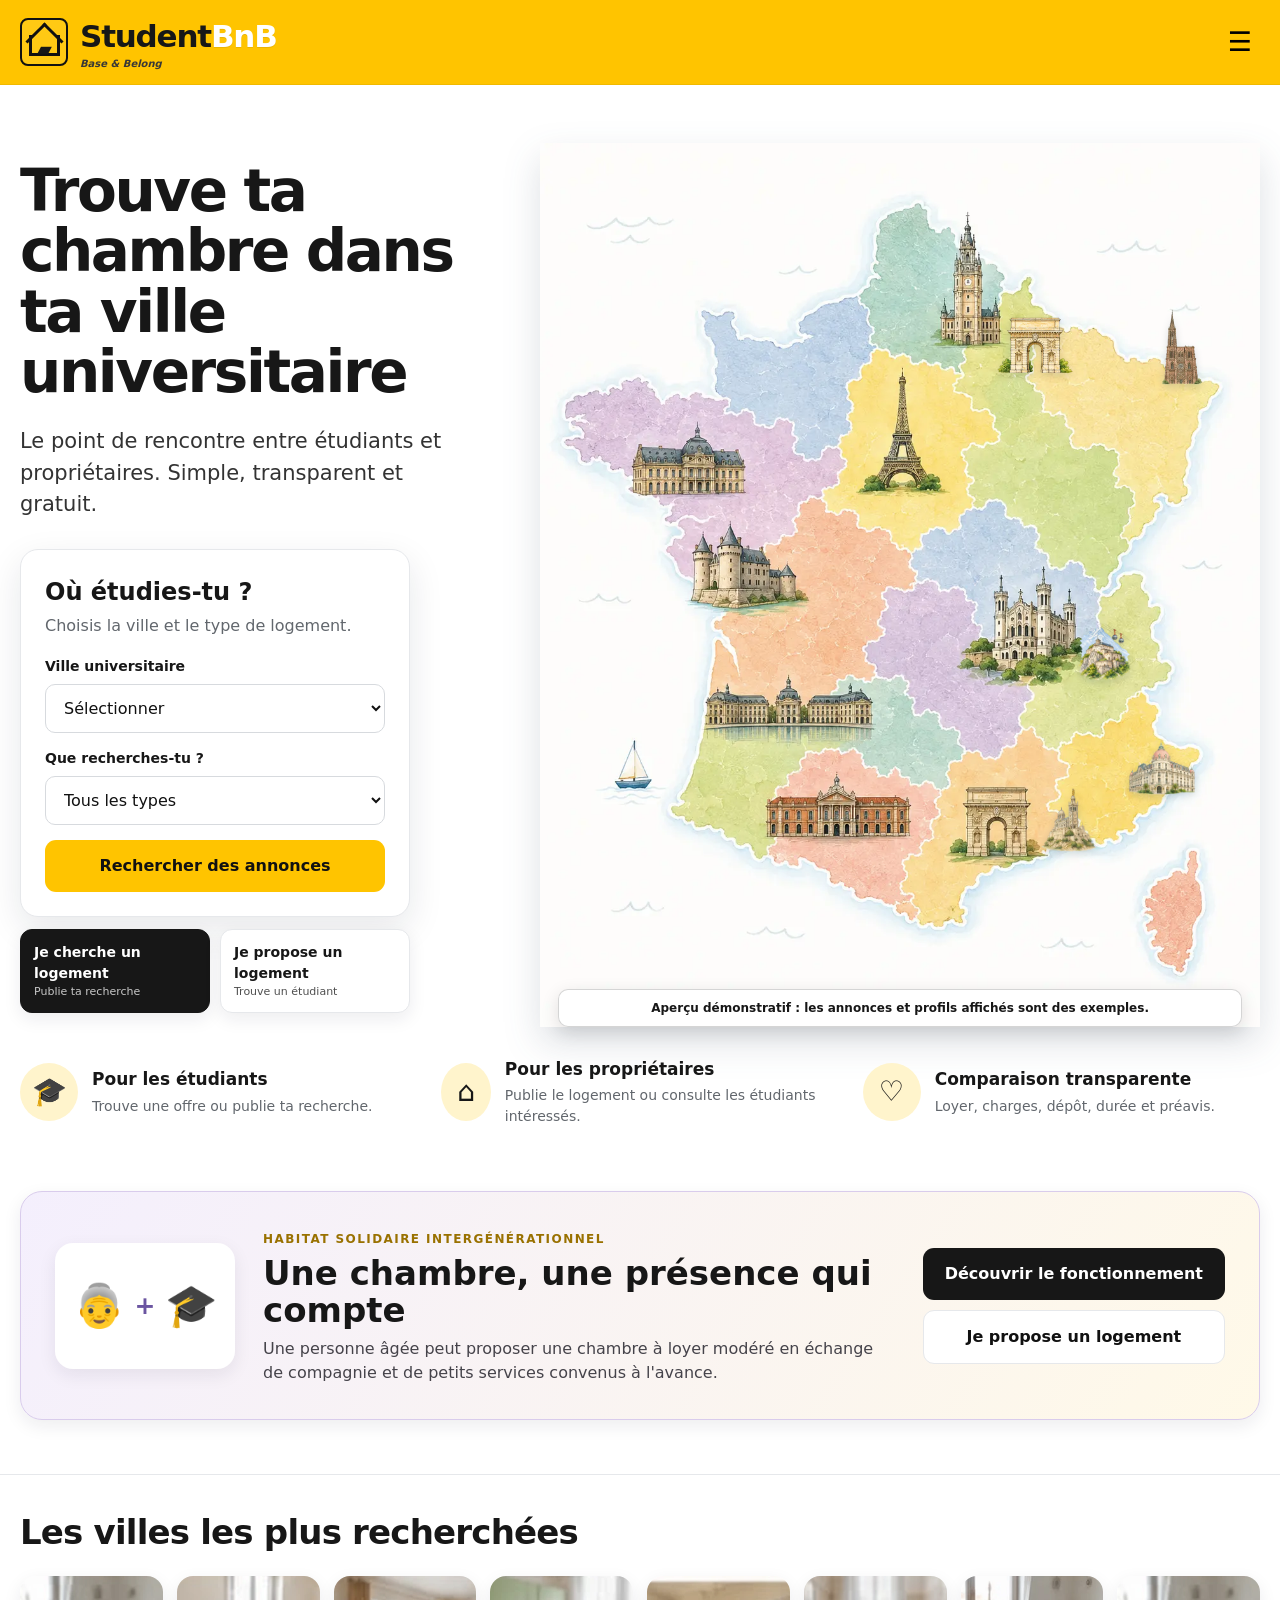
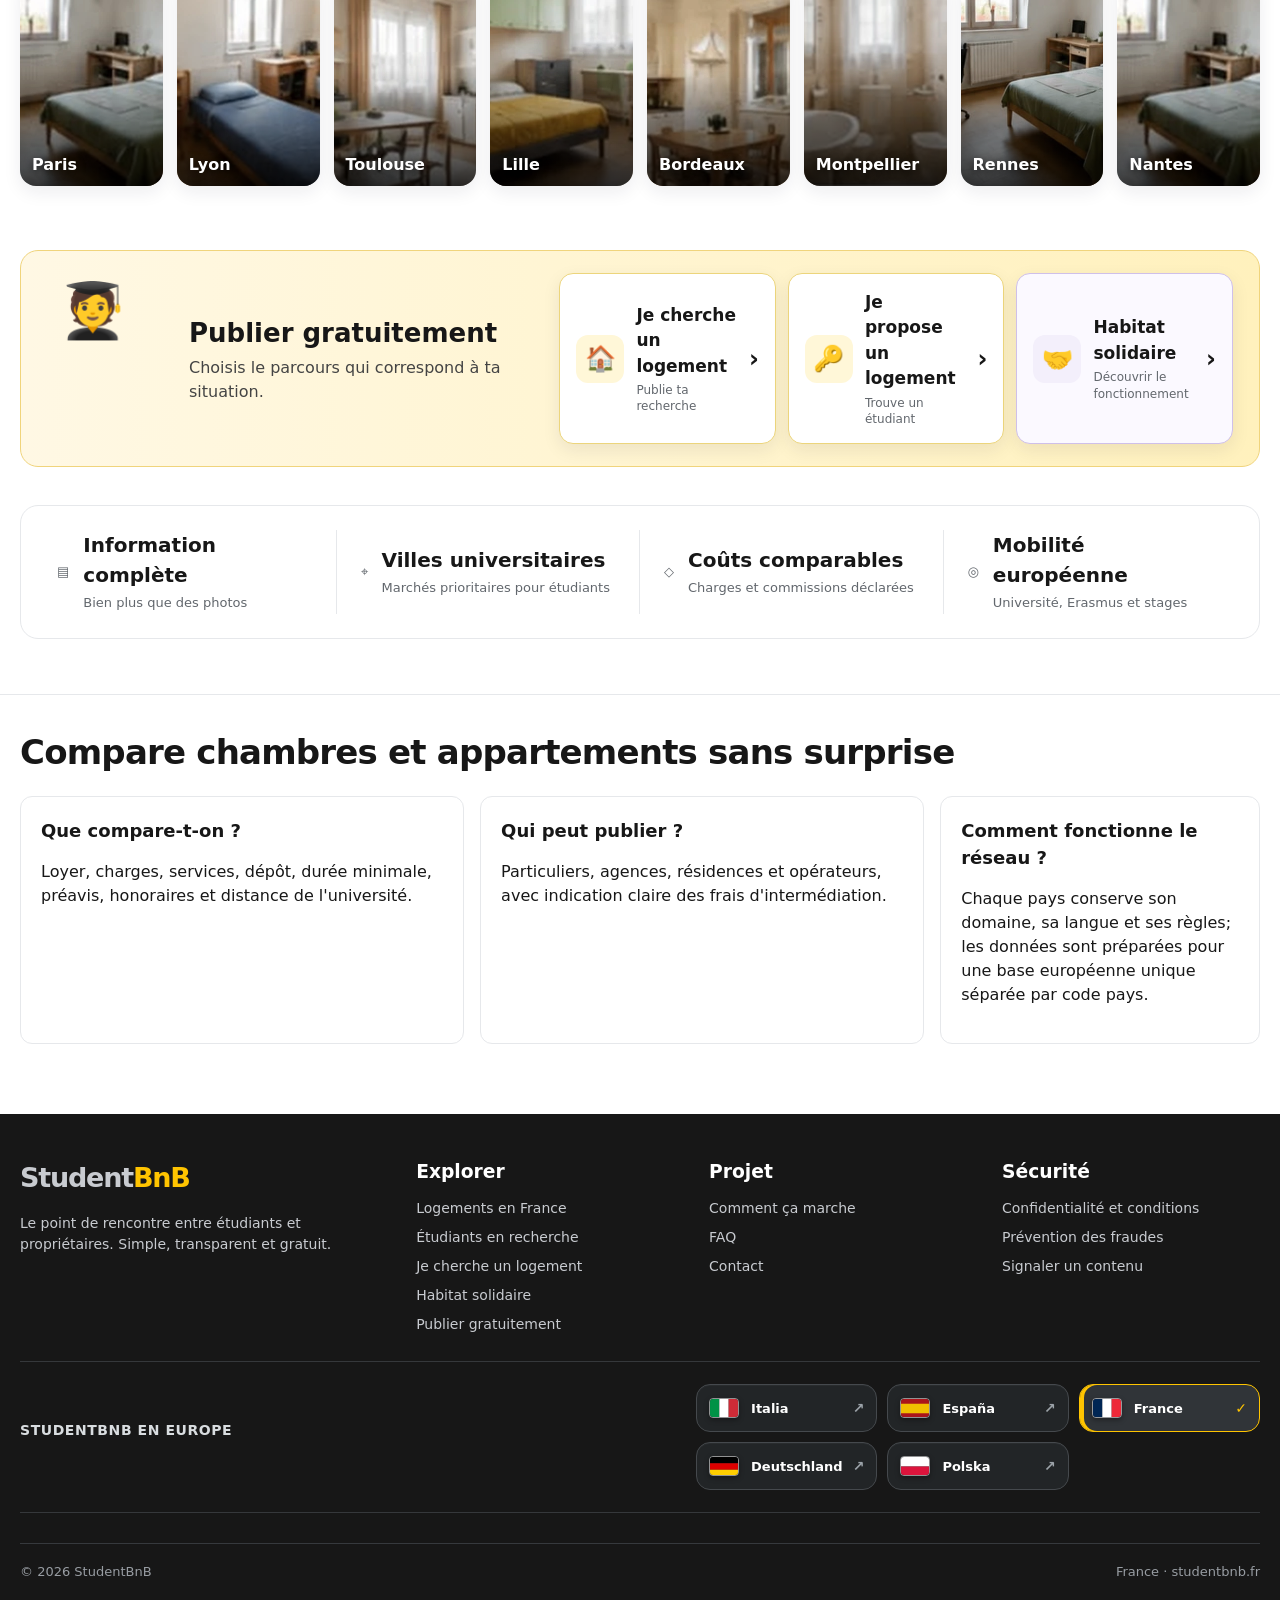
==== index.html @ 75d2a48b "Rend les monuments directement cliquables" ====
<!doctype html><html lang="fr"><head><meta charset="utf-8"><meta name="viewport" content="width=device-width,initial-scale=1"><meta name="theme-color" content="#ffc400"><link rel="stylesheet" href="assets/css/style.css"><link rel="stylesheet" href="assets/css/country.css?v=20260824-map10-clickable-art"><title>Trouve ta chambre dans ta ville universitaire | StudentBnB</title><meta name="description" content="Le point de rencontre entre étudiants et propriétaires. Simple, transparent et gratuit."><link rel="canonical" href="https://studentbnb.fr/index.html"></head><body><header class="site-header"><div class="container header-inner">
<a class="brand" href="index.html" aria-label="StudentBnB home"><span class="brand-icon" aria-hidden="true"><span class="brand-cap">▰</span></span><span>Student<strong>BnB</strong><small>Trouve ta chambre. Vis ta ville.</small></span></a>
<button class="menu-button" aria-label="Menu" aria-expanded="false">☰</button>
<nav class="main-nav" aria-label="Navigation principale"><a href="index.html#how">Comment ça marche</a><a href="etudiants.html">Étudiants en recherche</a><a class="nav-social-link" href="habitat-solidaire.html">Habitat solidaire</a><a href="index.html#faq">FAQ</a><a href="index.html#contact">Contact</a><a class="nav-feature-link" href="je-cherche.html">Je cherche un logement</a><a class="header-cta" href="publier.html">Publier gratuitement</a><a class="account-link" href="#" data-login>♙ <span data-account-label>Se connecter</span></a></nav>
</div></header><main><section class="home-hero"><div class="container hero-grid"><div class="hero-copy"><h1>Trouve ta chambre dans ta ville universitaire</h1><p>Le point de rencontre entre étudiants et propriétaires. Simple, transparent et gratuit.</p><form class="search-card" id="home-search"><h2>Où étudies-tu ?</h2><p>Choisis la ville et le type de logement.</p><div class="field"><label for="home-city">Ville universitaire</label><select id="home-city" name="city"></select></div><div class="field"><label for="home-type">Que recherches-tu ?</label><select id="home-type" name="type"><option value="">Tous les types</option><option value="Chambre individuelle">Chambre individuelle</option><option value="Place en chambre partagée">Place en chambre partagée</option><option value="Studio">Studio</option><option value="T1">T1</option><option value="Appartement">Appartement</option></select></div><button class="btn btn-yellow btn-block" type="submit">Rechercher des annonces</button></form><div class="hero-market-actions"><a href="je-cherche.html"><strong>Je cherche un logement</strong><small>Publie ta recherche</small></a><a href="publier.html"><strong>Je propose un logement</strong><small>Trouve un étudiant</small></a></div></div>
<div class="map-stage country-market-map"><div class="market-map-top"><div><h2>Marchés universitaires en France</h2><p>Sélectionnez une ville dans le menu ou cliquez directement sur l’un des monuments illustrés.</p></div><span class="market-country-code">FR</span></div><div class="market-map-canvas"><div class="market-map-visual" style="--map-ratio:1132 / 1390"><img class="market-map-image" src="assets/img/country-map.webp" alt="Carte de France avec les principales villes universitaires" draggable="false"><a class="map-hotspot hot-lille" href="ville.html?city=lille" aria-label="Lille" title="Lille"></a><a class="map-hotspot hot-paris" href="ville.html?city=paris" aria-label="Paris" title="Paris"></a><a class="map-hotspot hot-rennes" href="ville.html?city=rennes" aria-label="Rennes" title="Rennes"></a><a class="map-hotspot hot-nantes" href="ville.html?city=nantes" aria-label="Nantes" title="Nantes"></a><a class="map-hotspot hot-lyon" href="ville.html?city=lyon" aria-label="Lyon" title="Lyon"></a><a class="map-hotspot hot-bordeaux" href="ville.html?city=bordeaux" aria-label="Bordeaux" title="Bordeaux"></a><a class="map-hotspot hot-toulouse" href="ville.html?city=toulouse" aria-label="Toulouse" title="Toulouse"></a><a class="map-hotspot hot-montpellier" href="ville.html?city=montpellier" aria-label="Montpellier" title="Montpellier"></a><a class="map-landmark-hotspot hot-nancy" style="--x:74.10%;--y:27.20%" href="ville.html?city=nancy" aria-label="Nancy" title="Nancy"><img class="map-landmark-icon" src="[data-uri]" alt="" aria-hidden="true" draggable="false"></a><a class="map-landmark-hotspot hot-strasbourg" style="--x:84.20%;--y:28.30%" href="ville.html?city=strasbourg" aria-label="Strasbourg" title="Strasbourg"><img class="map-landmark-icon" src="[data-uri]" alt="" aria-hidden="true" draggable="false"></a><a class="map-landmark-hotspot hot-grenoble" style="--x:71.10%;--y:60.20%" href="ville.html?city=grenoble" aria-label="Grenoble" title="Grenoble"><img class="map-landmark-icon" src="[data-uri]" alt="" aria-hidden="true" draggable="false"></a><a class="map-landmark-hotspot hot-nice" style="--x:81.10%;--y:74.40%" href="ville.html?city=nice" aria-label="Nice" title="Nice"><img class="map-landmark-icon" src="[data-uri]" alt="" aria-hidden="true" draggable="false"></a><a class="map-landmark-hotspot hot-marseille" style="--x:68.80%;--y:78.40%" href="ville.html?city=marseille-aix-en-provence" aria-label="Marseille–Aix" title="Marseille–Aix"><img class="map-landmark-icon" src="[data-uri]" alt="" aria-hidden="true" draggable="false"></a></div></div><div class="market-map-note"><strong>Préparé pour une base de données européenne unique</strong><span>countryCode = FR</span></div></div></div>
<div class="container value-strip" id="how"><div class="value-item"><span class="icon-circle">🎓</span><div><h3>Pour les étudiants</h3><p>Trouve une offre ou publie ta recherche.</p></div></div><div class="value-item"><span class="icon-circle">⌂</span><div><h3>Pour les propriétaires</h3><p>Publie le logement ou consulte les étudiants intéressés.</p></div></div><div class="value-item"><span class="icon-circle">♡</span><div><h3>Comparaison transparente</h3><p>Loyer, charges, dépôt, durée et préavis.</p></div></div></div></section>
<section class="solidarity-home"><div class="container solidarity-home-grid"><div class="solidarity-visual" aria-hidden="true"><span>👵</span><b>+</b><span>🎓</span></div><div><span class="kicker">Habitat solidaire intergénérationnel</span><h2>Une chambre, une présence qui compte</h2><p>Une personne âgée peut proposer une chambre à loyer modéré en échange de compagnie et de petits services convenus à l&#x27;avance.</p></div><div class="solidarity-actions"><a class="btn btn-dark" href="habitat-solidaire.html">Découvrir le fonctionnement</a><a class="btn btn-white" href="publier.html?formula=intergenerational">Je propose un logement</a></div></div></section>
<section class="city-section"><div class="container"><h2 class="section-title">Les villes les plus recherchées</h2><div class="city-grid"><a class="city-card" href="ville.html?city=paris"><img src="assets/img/room-1.webp" alt=""><strong>Paris</strong></a><a class="city-card" href="ville.html?city=lyon"><img src="assets/img/room-2.webp" alt=""><strong>Lyon</strong></a><a class="city-card" href="ville.html?city=toulouse"><img src="assets/img/room-3.webp" alt=""><strong>Toulouse</strong></a><a class="city-card" href="ville.html?city=lille"><img src="assets/img/room-4.webp" alt=""><strong>Lille</strong></a><a class="city-card" href="ville.html?city=bordeaux"><img src="assets/img/room-5.webp" alt=""><strong>Bordeaux</strong></a><a class="city-card" href="ville.html?city=montpellier"><img src="assets/img/room-6.webp" alt=""><strong>Montpellier</strong></a><a class="city-card" href="ville.html?city=rennes"><img src="assets/img/room-7.webp" alt=""><strong>Rennes</strong></a><a class="city-card" href="ville.html?city=nantes"><img src="assets/img/room-1.webp" alt=""><strong>Nantes</strong></a></div></div></section>
<section class="container"><div class="publish-banner"><div class="student-illustration" aria-hidden="true" style="background:none;font-size:54px">🧑‍🎓</div><div><h3>Publier gratuitement</h3><p>Choisis le parcours qui correspond à ta situation.</p></div><div class="publish-choice-grid"><a class="publish-choice" href="je-cherche.html"><span class="choice-icon">🏠</span><span><strong>Je cherche un logement</strong><small>Publie ta recherche</small></span><b>›</b></a><a class="publish-choice" href="publier.html"><span class="choice-icon">🔑</span><span><strong>Je propose un logement</strong><small>Trouve un étudiant</small></span><b>›</b></a><a class="publish-choice solidarity-choice" href="habitat-solidaire.html"><span class="choice-icon">🤝</span><span><strong>Habitat solidaire</strong><small>Découvrir le fonctionnement</small></span><b>›</b></a></div></div>
<div class="stats-strip"><div class="stat"><span class="stat-icon">▤</span><div><strong>Information complète</strong><span>Bien plus que des photos</span></div></div><div class="stat"><span class="stat-icon">⌖</span><div><strong>Villes universitaires</strong><span>Marchés prioritaires pour étudiants</span></div></div><div class="stat"><span class="stat-icon">◇</span><div><strong>Coûts comparables</strong><span>Charges et commissions déclarées</span></div></div><div class="stat"><span class="stat-icon">◎</span><div><strong>Mobilité européenne</strong><span>Université, Erasmus et stages</span></div></div></div></section>
<section class="city-section" id="faq"><div class="container"><h2 class="section-title">Compare chambres et appartements sans surprise</h2><div class="detail-grid"><article class="info-card"><h2>Que compare-t-on ?</h2><p>Loyer, charges, services, dépôt, durée minimale, préavis, honoraires et distance de l&#x27;université.</p></article><article class="info-card"><h2>Qui peut publier ?</h2><p>Particuliers, agences, résidences et opérateurs, avec indication claire des frais d&#x27;intermédiation.</p></article><article class="info-card"><h2>Comment fonctionne le réseau ?</h2><p>Chaque pays conserve son domaine, sa langue et ses règles; les données sont préparées pour une base européenne unique séparée par code pays.</p></article></div></div></section></main><footer class="site-footer" id="contact"><div class="container"><div class="footer-grid">
<div><a class="brand" href="index.html" style="font-size:27px"><span>Student<strong>BnB</strong></span></a><p>Le point de rencontre entre étudiants et propriétaires. Simple, transparent et gratuit.</p></div>
<div><h3>Explorer</h3><div class="footer-links"><a href="ville.html">Logements en France</a><a href="etudiants.html">Étudiants en recherche</a><a href="je-cherche.html">Je cherche un logement</a><a href="habitat-solidaire.html">Habitat solidaire</a><a href="publier.html">Publier gratuitement</a></div></div>
<div><h3>Projet</h3><div class="footer-links"><a href="index.html#how">Comment ça marche</a><a href="index.html#faq">FAQ</a><a href="index.html#contact">Contact</a></div></div>
<div><h3>Sécurité</h3><div class="footer-links"><a href="confidentialite.html">Confidentialité et conditions</a><a href="confidentialite.html#security">Prévention des fraudes</a><a href="mailto:signalement@studentbnb.fr">Signaler un contenu</a></div></div>
</div><div class="footer-international"><strong>StudentBnB en Europe</strong><div class="footer-country-links" data-network></div></div><div class="footer-bottom"><span>© 2026 StudentBnB</span><span>France · studentbnb.fr</span></div></div></footer><div class="modal-backdrop" id="login-modal" role="dialog" aria-modal="true" aria-labelledby="login-title"><div class="modal"><button class="modal-close" data-close-modal aria-label="Fermer">×</button><h2 id="login-title">Se connecter</h2><p>Consultez votre email pour terminer la vérification.</p><form id="login-form"><div class="field"><label for="login-email">Email</label><input id="login-email" name="email" type="email" required autocomplete="email" placeholder="name@email.com"></div><button class="btn btn-yellow btn-block" type="submit">Confirmer et continuer</button></form></div></div><div id="toast" class="toast" role="status" aria-live="polite"></div><script src="assets/js/config.js"></script><script src="assets/js/data.js?v=20260824-cities21"></script><script src="assets/js/api.js"></script><script src="assets/js/app.js"></script></body></html>
---- assets/css/style.css ----
:root{
  --yellow:#ffc400;
  --yellow-dark:#e9ad00;
  --yellow-soft:#fff7d8;
  --ink:#171717;
  --muted:#62676d;
  --line:#e6e8eb;
  --paper:#ffffff;
  --green:#159447;
  --green-soft:#eaf8ef;
  --orange:#e98200;
  --orange-soft:#fff2df;
  --blue:#168bd2;
  --violet:#6b55a1;
  --violet-soft:#f3effb;
  --shadow:0 12px 35px rgba(20,31,45,.10);
  --shadow-sm:0 6px 18px rgba(20,31,45,.08);
  --radius:18px;
  --max:1240px;
}
*{box-sizing:border-box}
html{scroll-behavior:smooth}
body{margin:0;font-family:Inter,ui-sans-serif,system-ui,-apple-system,BlinkMacSystemFont,"Segoe UI",sans-serif;color:var(--ink);background:#fff;line-height:1.5}
img{max-width:100%;display:block}
a{color:inherit;text-decoration:none}
button,input,select,textarea{font:inherit}
button{cursor:pointer}
.container{width:min(var(--max),calc(100% - 40px));margin-inline:auto}
.visually-hidden{position:absolute!important;width:1px;height:1px;padding:0;margin:-1px;overflow:hidden;clip:rect(0,0,0,0);white-space:nowrap;border:0}
.hidden{display:none!important}

/* Header */
.site-header{position:sticky;top:0;z-index:50;background:var(--yellow);border-bottom:1px solid rgba(0,0,0,.06)}
.header-inner{height:84px;display:flex;align-items:center;gap:28px}
.brand{display:flex;align-items:center;gap:12px;font-size:31px;font-weight:900;letter-spacing:-1.2px;white-space:nowrap}
.brand-icon{width:48px;height:48px;border:2.5px solid #111;border-radius:8px;display:grid;place-items:center;position:relative;background:rgba(255,255,255,.08)}
.brand-icon:before{content:"";width:25px;height:18px;border:3px solid #111;border-top:0;position:absolute;bottom:8px}
.brand-icon:after{content:"";position:absolute;width:24px;height:24px;border-left:3px solid #111;border-top:3px solid #111;transform:rotate(45deg);top:8px}
.brand-cap{position:absolute;z-index:2;font-size:19px;top:14px}
.brand strong{color:white;text-shadow:0 1px 0 rgba(0,0,0,.08)}
.brand small{display:block;font-size:10px;font-weight:600;letter-spacing:0;color:#373737;margin-top:-4px}
.main-nav{margin-left:auto;display:flex;align-items:center;gap:18px;font-size:15px;font-weight:650}
.main-nav a:hover{text-decoration:underline;text-underline-offset:5px}
.header-cta{background:#fff;padding:15px 22px;border-radius:10px;box-shadow:var(--shadow-sm);font-weight:800!important;text-decoration:none!important}
.publish-menu{position:relative}
.publish-menu>.header-cta{display:flex;align-items:center;gap:8px;white-space:nowrap}
.publish-menu>.header-cta:after{content:"▾";font-size:12px;transition:.18s transform}
.publish-menu.open>.header-cta:after{transform:rotate(180deg)}
.publish-choice-menu{position:absolute;right:0;top:calc(100% + 10px);z-index:80;width:340px;padding:8px;background:#fff;border:1px solid var(--line);border-radius:14px;box-shadow:0 18px 45px rgba(20,31,45,.18)}
.publish-choice-menu[hidden]{display:none}
.publish-choice-menu a{display:grid;grid-template-columns:42px 1fr auto;align-items:center;gap:11px;padding:13px;border-radius:10px;color:#171717;text-decoration:none!important}
.publish-choice-menu a:hover,.publish-choice-menu a:focus{background:var(--yellow-soft);text-decoration:none}
.publish-choice-menu .choice-icon{width:42px;height:42px;border-radius:10px;background:#fff0b8;display:grid;place-items:center;font-size:22px}
.publish-choice-menu strong{display:block;font-size:15px}
.publish-choice-menu small{display:block;color:var(--muted);font-weight:500;line-height:1.3;margin-top:2px}
.publish-choice-menu b{font-size:21px}
.account-link{display:flex;align-items:center;gap:8px}
.menu-button{display:none;border:0;background:transparent;font-size:27px;padding:8px}

/* Common */
.btn{border:0;border-radius:11px;padding:14px 22px;font-weight:800;display:inline-flex;align-items:center;justify-content:center;gap:9px;transition:.2s transform,.2s box-shadow,.2s background}
.btn:hover{transform:translateY(-1px);box-shadow:var(--shadow-sm)}
.btn-yellow{background:var(--yellow);color:#111}
.btn-dark{background:#171717;color:#fff}
.btn-white{background:#fff;color:#111;border:1px solid var(--line)}
.btn-green{background:#13a34a;color:#fff}
.btn-blue{background:#168bd2;color:#fff}
.btn-block{width:100%}
.section-title{font-size:34px;line-height:1.15;margin:0 0 24px;letter-spacing:-.8px}
.kicker{text-transform:uppercase;letter-spacing:.12em;font-weight:850;color:#997100;font-size:12px}
.card{border:1px solid var(--line);background:#fff;border-radius:var(--radius);box-shadow:var(--shadow-sm)}
.pill{display:inline-flex;align-items:center;gap:6px;background:#eef3f7;color:#4b5967;padding:5px 10px;border-radius:999px;font-size:12px;font-weight:700}
.notice{border-radius:12px;padding:14px 16px;background:var(--yellow-soft);border:1px solid #f4dd82}
.icon-circle{width:58px;height:58px;border-radius:50%;display:grid;place-items:center;background:#fff4cc;font-size:28px}
.breadcrumb{background:var(--yellow);border-top:1px solid rgba(0,0,0,.05);font-size:14px}
.breadcrumb .container{height:44px;display:flex;align-items:center;gap:9px}
.breadcrumb a{font-weight:650}

/* Homepage */
.home-hero{padding:48px 0 20px;overflow:hidden}
.hero-grid{display:grid;grid-template-columns:minmax(360px,.82fr) minmax(560px,1.18fr);align-items:start;gap:20px}
.hero-copy{padding-top:28px;position:relative;z-index:2}
.hero-copy h1{font-size:58px;line-height:1.04;letter-spacing:-2.4px;margin:0 0 24px;max-width:540px}
.hero-copy h1 span{color:var(--yellow-dark)}
.hero-copy>p{font-size:21px;max-width:430px;margin:0 0 28px;color:#333}
.search-card{width:min(390px,100%);padding:24px;border-radius:18px;background:#fff;border:1px solid var(--line);box-shadow:var(--shadow)}
.search-card h2{font-size:24px;margin:0 0 4px}
.search-card p{margin:0 0 18px;color:var(--muted)}
.field{display:grid;gap:7px;margin-bottom:15px}
.field label,.field-label{font-weight:750;font-size:14px}
.field input,.field select,.field textarea,.select-control{width:100%;border:1px solid #d7dade;border-radius:10px;padding:13px 14px;background:#fff;color:#111;outline:none}
.field input:focus,.field select:focus,.field textarea:focus{border-color:#e6b400;box-shadow:0 0 0 4px rgba(255,196,0,.16)}
.explore-map{display:flex;align-items:center;gap:12px;margin-top:24px;color:#424242}
.hero-market-actions{width:min(390px,100%);display:grid;grid-template-columns:1fr 1fr;gap:10px;margin-top:12px}
.hero-market-actions a{padding:12px 13px;border-radius:12px;border:1px solid var(--line);background:#fff;box-shadow:var(--shadow-sm)}
.hero-market-actions a:first-child{background:#171717;color:#fff;border-color:#171717}
.hero-market-actions strong,.hero-market-actions small{display:block}
.hero-market-actions strong{font-size:14px}
.hero-market-actions small{font-size:11px;color:inherit;opacity:.76}
.explore-arrow{font-size:39px;transform:rotate(-15deg)}
.map-stage{position:relative;aspect-ratio:689/845;min-height:0;margin-top:-8px}
.map-stage img{width:100%;height:100%;object-fit:contain;object-position:center top;filter:drop-shadow(0 12px 16px rgba(45,65,85,.07))}
.map-hotspot{position:absolute;border:0;background:rgba(255,196,0,.001);border-radius:18px;z-index:2}
.map-hotspot:hover,.map-hotspot:focus{outline:4px solid rgba(255,196,0,.35);background:rgba(255,196,0,.10)}
.hot-milano{left:9%;top:6%;width:25%;height:14%}
.hot-torino{left:0;top:18%;width:23%;height:15%}
.hot-trento{left:37%;top:5%;width:20%;height:12%}
.hot-padova{left:52%;top:16%;width:23%;height:14%}
.hot-trieste{left:69%;top:18%;width:20%;height:14%}
.hot-bologna{left:43%;top:28%;width:22%;height:13%}
.hot-pisa{left:16%;top:39%;width:19%;height:14%}
.hot-firenze{left:40%;top:41%;width:21%;height:13%}
.hot-ancona{left:65%;top:41%;width:21%;height:13%}
.hot-roma{left:41%;top:57%;width:22%;height:13%}
.hot-bari{left:80%;top:58%;width:20%;height:13%}
.hot-napoli{left:63%;top:72%;width:21%;height:13%}
.hot-cagliari{left:8%;top:73%;width:22%;height:13%}
.hot-palermo{left:48%;top:88%;width:23%;height:12%}
.value-strip{display:grid;grid-template-columns:repeat(3,1fr);gap:24px;margin-top:14px;position:relative;z-index:3;padding-bottom:44px}
.value-item{display:flex;gap:14px;align-items:center}
.value-item h3{font-size:17px;margin:0 0 3px}
.value-item p{font-size:14px;margin:0;color:var(--muted)}
.city-section{border-top:1px solid var(--line);padding:38px 0 54px}
.city-grid{display:grid;grid-template-columns:repeat(8,1fr);gap:14px}
.city-card{position:relative;border-radius:16px;overflow:hidden;aspect-ratio:.68;box-shadow:var(--shadow-sm);transition:.2s transform}
.city-card:hover{transform:translateY(-4px)}
.city-card img{width:100%;height:100%;object-fit:cover}
.city-card:after{display:none}
.city-card strong{position:absolute;width:1px;height:1px;overflow:hidden;clip:rect(0 0 0 0);white-space:nowrap}
.publish-banner{margin:10px 0 38px;background:linear-gradient(90deg,#fff8e4,#fff1bd);border:1px solid #f0d47c;border-radius:18px;display:grid;grid-template-columns:120px minmax(220px,.75fr) minmax(480px,1.45fr);align-items:center;gap:22px;padding:22px 26px;min-height:170px}
.student-illustration{width:96px;height:96px;justify-self:center;background:url("../img/student-publish.svg") center/contain no-repeat;font-size:0;line-height:0}
.publish-banner h3{font-size:26px;margin:0 0 3px}
.publish-banner p{margin:0;color:#444}
.publish-choice-grid{display:grid;grid-template-columns:repeat(3,1fr);gap:12px}
.publish-choice{min-height:104px;display:grid;grid-template-columns:48px 1fr auto;align-items:center;gap:12px;padding:16px;background:#fff;border:1px solid #ecd57c;border-radius:14px;box-shadow:var(--shadow-sm);transition:.18s transform,.18s border-color,.18s box-shadow}
.publish-choice:hover,.publish-choice:focus{transform:translateY(-2px);border-color:#d5ad00;box-shadow:var(--shadow)}
.publish-choice .choice-icon{width:48px;height:48px;display:grid;place-items:center;border-radius:12px;background:var(--yellow-soft);font-size:25px}
.publish-choice strong{display:block;font-size:17px}
.publish-choice small{display:block;color:var(--muted);font-size:12px;line-height:1.35;margin-top:3px}
.publish-choice b{font-size:24px}
.publish-choice.solidarity-choice{border-color:#cfc0e9;background:#fbf9ff}
.publish-choice.solidarity-choice .choice-icon{background:var(--violet-soft)}
.solidarity-home{padding:0 0 54px}
.solidarity-home-grid{display:grid;grid-template-columns:180px minmax(0,1fr) auto;align-items:center;gap:28px;padding:34px;border-radius:22px;background:linear-gradient(125deg,#f4effd,#fff9e8);border:1px solid #d9ccec;box-shadow:var(--shadow-sm)}
.solidarity-visual{height:126px;border-radius:18px;background:#fff;display:flex;align-items:center;justify-content:center;gap:10px;font-size:42px;box-shadow:var(--shadow-sm)}
.solidarity-visual b{font-size:25px;color:var(--violet)}
.solidarity-home h2{font-size:34px;margin:5px 0 8px;line-height:1.08}
.solidarity-home p{max-width:700px;margin:0;color:#45434a}
.solidarity-points{display:flex;gap:14px;flex-wrap:wrap;margin-top:14px;font-size:13px;font-weight:800;color:#554171}
.solidarity-actions{display:grid;gap:10px;min-width:220px}
.solidarity-page-hero{padding:64px 0;background:linear-gradient(120deg,#f2ecfb,#fff8df);border-bottom:1px solid #d9ccec}
.solidarity-page-grid{display:grid;grid-template-columns:minmax(0,1fr) 380px;gap:50px;align-items:center}
.solidarity-page-hero h1{font-size:54px;line-height:1.02;margin:8px 0 18px;letter-spacing:-1.8px}
.solidarity-page-hero p{font-size:19px;color:#45434a;max-width:720px}
.solidarity-page-actions{display:flex;gap:11px;flex-wrap:wrap;margin-top:24px}
.solidarity-card-visual{background:#fff;border:1px solid #d9ccec;border-radius:24px;padding:30px;box-shadow:var(--shadow);text-align:center}
.solidarity-card-visual .solidarity-visual{margin-bottom:18px}
.solidarity-card-visual strong{font-size:22px;display:block}
.solidarity-card-visual p{font-size:14px;margin:8px 0 0}
.solidarity-content{padding:52px 0}
.solidarity-steps{display:grid;grid-template-columns:repeat(4,1fr);gap:16px;margin-top:24px}
.solidarity-step{padding:22px;border:1px solid var(--line);border-radius:16px;background:#fff}
.solidarity-step b{width:38px;height:38px;border-radius:50%;display:grid;place-items:center;background:var(--violet-soft);color:var(--violet);margin-bottom:13px}
.solidarity-step h3{margin:0 0 6px}
.solidarity-step p{margin:0;color:var(--muted);font-size:14px}
.solidarity-safety{margin-top:34px;display:grid;grid-template-columns:1fr 1fr;gap:18px}
.solidarity-safety .info-card:first-child{background:var(--green-soft);border-color:#b9dfc7}
.solidarity-safety .info-card:last-child{background:#fff4f0;border-color:#efc8bb}
.solidarity-example-list{display:grid;grid-template-columns:repeat(2,1fr);gap:10px;margin-top:15px}
.solidarity-example-list span{padding:12px;border-radius:10px;background:#fff;border:1px solid rgba(0,0,0,.08);font-size:13px;font-weight:700}
.stats-strip{display:grid;grid-template-columns:repeat(4,1fr);border:1px solid var(--line);border-radius:18px;padding:24px 12px;margin-bottom:55px}
.stat{display:flex;align-items:center;gap:14px;padding:0 24px;border-right:1px solid var(--line)}
.stat:last-child{border-right:0}
.stat-icon{font-size:30px}
.stat strong{display:block;font-size:20px}
.stat span{color:var(--muted);font-size:13px}

/* City page */
.city-hero{position:relative;min-height:330px;background:#f9efc8;overflow:hidden}
.city-hero-bg{position:absolute;inset:0 0 0 38%;background-size:cover;background-position:center}
.city-hero-bg:before{content:"";position:absolute;inset:0;background:linear-gradient(90deg,#fff3c4 0%,rgba(255,243,196,.9) 10%,rgba(255,243,196,0) 56%)}
.city-hero .container{position:relative;z-index:2;padding-top:48px;padding-bottom:48px}
.city-hero h1{font-size:52px;margin:0 0 4px}
.city-hero h2{font-size:21px;margin:0 0 12px}
.city-hero p{max-width:390px;font-size:17px}
.filters{position:sticky;top:84px;z-index:20;background:#fff;border-bottom:1px solid var(--line);box-shadow:0 7px 18px rgba(20,31,45,.05)}
.filter-grid{display:grid;grid-template-columns:1.2fr 1.2fr 1fr 1fr 1fr 1.1fr;gap:12px;padding:20px 0}
.filter-grid label{font-size:12px;font-weight:800;display:grid;gap:6px}
.filter-grid select,.filter-grid input{border:1px solid var(--line);padding:11px;border-radius:8px;background:#fff;min-width:0}
.city-filter-grid{grid-template-columns:1.15fr 1.1fr .85fr .85fr 1fr 1fr 1fr}
.results-bar{display:flex;align-items:center;justify-content:space-between;margin:30px 0 16px;color:var(--muted)}
.listings{display:grid;gap:12px;padding-bottom:30px}
.listing-card{border:1px solid var(--line);display:grid;grid-template-columns:250px 1fr 190px 46px;border-radius:12px;overflow:hidden;background:#fff;min-height:154px;transition:.18s box-shadow,.18s transform}
.listing-card:hover{box-shadow:var(--shadow);transform:translateY(-1px)}
.listing-image{width:100%;height:100%;min-height:154px;object-fit:cover}
.listing-main{padding:18px 22px}
.listing-title-row{display:flex;align-items:center;gap:10px;flex-wrap:wrap}
.listing-main h3{margin:0;font-size:24px}
.listing-meta{display:flex;gap:24px;margin:12px 0 8px;flex-wrap:wrap}
.listing-submeta{display:flex;gap:22px;color:#3f464d;font-size:14px;flex-wrap:wrap}
.listing-price{display:flex;flex-direction:column;align-items:flex-end;justify-content:center;padding:18px}
.price{font-size:30px;font-weight:900;color:var(--green);white-space:nowrap}
.price small{font-size:13px;color:#222}
.price.expenses-out{color:var(--orange)}
.expenses-badge{font-size:12px;font-weight:800;border-radius:8px;padding:7px 9px;margin-top:8px}
.included{background:var(--green-soft);color:var(--green)}
.excluded{background:var(--orange-soft);color:var(--orange)}
.listing-actions{display:grid;place-items:center;border-left:1px solid var(--line)}
.favorite-button{border:0;background:transparent;font-size:27px;color:#5d6267}
.favorite-button.active{color:#df4756}
.empty-state{text-align:center;padding:60px 20px;border:1px dashed #ccd1d6;border-radius:16px;color:var(--muted)}
.empty-actions{display:flex;justify-content:center;gap:10px;flex-wrap:wrap;margin-top:20px}
.pagination{display:flex;align-items:center;justify-content:center;gap:8px;margin:12px 0 34px}
.page-btn{width:39px;height:39px;border:0;border-radius:7px;background:#fff}
.page-btn.active{background:var(--yellow);font-weight:900}
.tip-strip{display:flex;align-items:center;gap:14px;background:var(--yellow-soft);border:1px solid #f1d87f;border-radius:12px;padding:14px 18px;margin-bottom:45px;position:relative;overflow:hidden}
.tip-strip:after{content:"";background:url("../img/skyline.svg") right bottom/430px auto no-repeat;position:absolute;inset:0;pointer-events:none}

/* Detail */
.detail-page{padding:28px 0 52px}
.detail-title-row{display:grid;grid-template-columns:1fr auto auto;gap:18px;align-items:start;margin-bottom:18px}
.detail-title-row h1{font-size:36px;margin:0 0 10px}
.top-meta{display:flex;gap:22px;flex-wrap:wrap;color:#454b50}
.detail-price{text-align:right}
.detail-price .price{font-size:36px}
.gallery-contact{display:grid;grid-template-columns:minmax(0,1fr) 350px;gap:22px}
.gallery{display:grid;grid-template-columns:minmax(0,1fr) 190px;gap:10px;height:500px}
.main-photo{width:100%;height:500px;object-fit:cover;border-radius:13px}
.thumbs{display:grid;grid-template-rows:repeat(3,1fr);gap:10px}
.thumb{border:0;padding:0;background:none;border-radius:10px;overflow:hidden;position:relative}
.thumb img{width:100%;height:100%;object-fit:cover}
.contact-card{padding:20px;border:1px solid var(--line);border-radius:13px;align-self:stretch}
.contact-card h2{margin:0 0 6px;font-size:20px}
.contact-card p{font-size:14px;margin:0 0 14px}
.contact-stack{display:grid;gap:10px}
.safety-box{margin-top:16px;background:var(--green-soft);border-left:4px solid var(--green);padding:14px;border-radius:8px;font-size:13px}
.distance-strip{display:grid;grid-template-columns:repeat(5,1fr);border:1px solid var(--line);border-radius:12px;margin:20px 0;overflow:hidden}
.distance-item{padding:17px;display:flex;align-items:center;gap:10px;border-right:1px solid var(--line)}
.distance-item:last-child{border-right:0}
.distance-item span{font-size:13px}
.distance-item strong{display:block;font-size:15px}
.detail-grid{display:grid;grid-template-columns:1fr 1fr .72fr;gap:16px;margin-bottom:16px}
.info-card{padding:20px;border:1px solid var(--line);border-radius:12px}
.info-card h2{font-size:18px;margin:0 0 14px}
.definition-list{display:grid;grid-template-columns:1fr 1fr;gap:7px 18px;font-size:14px}
.definition-list dt{color:#555}
.definition-list dd{margin:0;font-weight:650}
.check-list,.bullet-list{margin:0;padding:0;list-style:none;display:grid;gap:9px}
.form-section .bullet-list{margin-bottom:20px}
.check-list li:before{content:"✓";color:var(--green);font-weight:900;margin-right:9px}
.bullet-list li:before{content:"•";color:var(--yellow-dark);font-weight:900;margin-right:9px}
.cost-card{background:#fff9e8}
.cost-card .price{margin:8px 0}
.description-grid{display:grid;grid-template-columns:1.35fr .65fr;gap:16px;margin-bottom:16px}
.description-columns{display:grid;grid-template-columns:1fr 1fr;gap:28px;margin-top:18px}
.map-card img{border-radius:10px;margin-bottom:12px}
.detail-footer-grid{display:grid;grid-template-columns:repeat(3,1fr);gap:16px}

/* Publish */
.form-shell{padding:38px 0 60px;background:#fafbfc}
.form-heading{text-align:center;max-width:780px;margin:0 auto 30px}
.form-heading h1{font-size:42px;margin:0 0 10px}
.form-heading p{color:var(--muted);font-size:18px}
.progress{display:grid;grid-template-columns:repeat(4,1fr);max-width:880px;margin:0 auto 30px}
.progress-step{text-align:center;position:relative;font-size:13px;font-weight:750;color:#777}
.progress-step:before{content:attr(data-step);width:34px;height:34px;border-radius:50%;display:grid;place-items:center;margin:0 auto 7px;background:#e7e9ec;color:#555;position:relative;z-index:2}
.progress-step:not(:last-child):after{content:"";position:absolute;height:3px;background:#e7e9ec;top:16px;left:50%;right:-50%}
.progress-step.active{color:#111}
.progress-step.active:before{background:var(--yellow);color:#111}
.publish-form{max-width:980px;margin:auto}
.form-section{padding:28px;margin-bottom:18px}
.form-section h2{font-size:23px;margin:0 0 7px}
.form-section>p{margin:0 0 22px;color:var(--muted)}
.form-grid{display:grid;grid-template-columns:repeat(2,1fr);gap:16px}
.form-grid.three{grid-template-columns:repeat(3,1fr)}
.full{grid-column:1/-1}
.checkbox-grid{display:grid;grid-template-columns:repeat(3,1fr);gap:10px}
.check-option{display:flex;align-items:center;gap:9px;border:1px solid var(--line);border-radius:9px;padding:12px}
.form-actions{display:flex;justify-content:space-between;gap:16px;margin-top:24px}
.preview-box{display:none;margin-top:22px}
.preview-box.active{display:block}
.success-message{display:none;background:var(--green-soft);border:1px solid #a8dfbd;border-radius:14px;padding:22px;margin-top:18px}
.success-message.active{display:block}
.wizard-ready .form-section[hidden]{display:none}
.wizard-controls{display:flex;justify-content:space-between;gap:12px;margin-top:24px;padding-top:20px;border-top:1px solid var(--line)}
.progress-step.completed:before{content:"✓";background:var(--green);color:#fff}
.progress-step.completed:not(:last-child):after{background:var(--green)}
.intergenerational-fields{background:var(--violet-soft);border:1px solid #d8cceb;border-radius:14px;padding:20px;margin-top:20px}
.intergenerational-fields h3{margin:0 0 6px}
.intergenerational-fields>p{margin:0 0 16px;color:#554c62}
.micro-note{font-size:12px;color:var(--muted)}

/* Student requests and shared-living profiles */
.nav-feature-link{font-weight:800;color:#4b3900}
.nav-social-link{font-weight:800;color:#4c337a}
.results-actions{display:flex;align-items:center;gap:10px;flex-wrap:wrap}
.progress.five{grid-template-columns:repeat(5,1fr);max-width:980px}
.progress.three{grid-template-columns:repeat(3,1fr);max-width:760px}
.profile-help{font-size:13px;color:var(--muted);margin-top:-7px}
.profile-chips{display:flex;flex-wrap:wrap;gap:8px;margin-top:12px}
.profile-chip{display:inline-flex;align-items:center;gap:6px;border-radius:999px;padding:7px 11px;background:#f4f6f8;color:#414952;font-size:12px;font-weight:750}
.profile-chip.yellow{background:var(--yellow-soft);color:#715400}
.profile-chip.green{background:var(--green-soft);color:#11753a}
.household-panel{grid-column:1/-1;background:linear-gradient(135deg,#fffdf7,#fff7d8);border-color:#f0d47c}
.household-panel>p{color:#454b50;margin:0 0 16px}
.household-grid{display:grid;grid-template-columns:repeat(4,1fr);gap:10px}
.household-stat{background:#fff;border:1px solid #eadfb8;border-radius:10px;padding:14px}
.household-stat span{display:block;color:var(--muted);font-size:12px;margin-bottom:4px}
.household-stat strong{font-size:14px}
.household-story{margin-top:16px;padding-top:16px;border-top:1px solid #eadfb8}
.request-hero{padding:44px 0;background:linear-gradient(100deg,#fff7d8,#fff 62%);border-bottom:1px solid var(--line)}
.request-hero-grid{display:grid;grid-template-columns:1fr auto;gap:30px;align-items:center}
.request-hero h1{font-size:42px;line-height:1.08;margin:0 0 10px}
.request-hero p{max-width:720px;color:var(--muted);font-size:18px;margin:0}
.request-list{display:grid;grid-template-columns:repeat(2,1fr);gap:16px;margin-bottom:36px}
.request-card{border:1px solid var(--line);border-radius:14px;background:#fff;padding:22px;box-shadow:var(--shadow-sm);display:grid;grid-template-columns:74px 1fr;gap:18px}
.student-avatar{width:74px;height:74px;border-radius:50%;background:var(--yellow);display:grid;place-items:center;font-size:24px;font-weight:900;overflow:hidden;border:3px solid #fff;box-shadow:0 0 0 1px #e7d48d}
.student-avatar img{width:100%;height:100%;object-fit:cover}
.request-card-head{display:flex;align-items:flex-start;justify-content:space-between;gap:12px}
.request-card h2{font-size:21px;margin:0 0 4px}
.request-card .request-subtitle{color:var(--muted);font-size:13px}
.request-budget{font-size:20px;font-weight:900;color:var(--green);white-space:nowrap}
.request-budget small{font-size:11px;color:#555}
.request-summary{margin:14px 0 0;color:#42484e;font-size:14px}
.request-facts{display:grid;grid-template-columns:repeat(2,1fr);gap:8px 16px;margin-top:14px;padding-top:14px;border-top:1px solid var(--line);font-size:13px}
.request-facts span{color:var(--muted);display:block;font-size:11px}
.request-facts strong{display:block}
.request-card-actions{grid-column:1/-1;display:flex;gap:9px;flex-wrap:wrap;padding-top:2px}
.request-card-actions .btn{padding:10px 14px;font-size:13px}
.verification-badge{display:inline-flex;align-items:center;gap:5px;color:#11753a;font-size:12px;font-weight:800}
.student-filter-grid{grid-template-columns:1.15fr 1.15fr 1fr 1fr 1fr}
.filter-actions{display:flex;justify-content:flex-end;gap:10px;align-items:center;padding-bottom:16px}
.advanced-filters{grid-column:1/-1;border-top:1px solid var(--line);padding-top:12px}
.advanced-filters summary{cursor:pointer;font-weight:850;color:#4b3900;list-style:none}
.advanced-filters summary::-webkit-details-marker{display:none}
.advanced-filters summary:after{content:" +"}
.advanced-filters[open] summary:after{content:" −"}
.advanced-filter-grid{display:grid;grid-template-columns:repeat(4,1fr);gap:12px;margin-top:12px}
.request-card.intergenerational{border-color:#cbb9e6;background:linear-gradient(135deg,#fff,#fbf8ff)}
.solidarity-badge{display:inline-flex;align-items:center;gap:6px;padding:6px 10px;border-radius:999px;background:var(--violet-soft);color:#563c86;font-size:12px;font-weight:850;margin-top:8px}
.photo-profile-preview{width:86px;height:86px;border-radius:50%;border:2px dashed #d7dade;display:none;object-fit:cover;margin-top:8px}
.photo-profile-preview.active{display:block}
.privacy-toggle{display:flex;align-items:flex-start;gap:10px;font-size:13px;color:#454b50}
.privacy-toggle input{width:auto;margin-top:3px}

/* Modal and toast */
.modal-backdrop{position:fixed;inset:0;background:rgba(0,0,0,.42);display:none;align-items:center;justify-content:center;z-index:100;padding:20px}
.modal-backdrop.active{display:flex}
.modal{background:#fff;width:min(460px,100%);padding:28px;border-radius:18px;box-shadow:var(--shadow)}
.modal h2{margin:0 0 6px}
.modal-close{float:right;border:0;background:transparent;font-size:24px}
.toast{position:fixed;right:20px;bottom:20px;background:#171717;color:#fff;padding:14px 18px;border-radius:10px;box-shadow:var(--shadow);z-index:200;transform:translateY(120px);opacity:0;transition:.25s}
.toast.show{transform:translateY(0);opacity:1}

/* Footer */
.site-footer{background:#171717;color:#fff;padding:44px 0 22px}
.footer-grid{display:grid;grid-template-columns:1.4fr repeat(3,1fr);gap:35px}
.footer-grid h3{margin:0 0 12px}
.footer-grid p,.footer-grid a{color:#c8cbd0;font-size:14px}
.footer-links{display:grid;gap:8px}
.footer-international{border-top:1px solid #36393d;margin-top:30px;padding-top:20px;display:flex;align-items:center;justify-content:space-between;gap:18px}
.footer-international strong{font-size:15px}
.footer-country-links{display:flex;gap:10px;flex-wrap:wrap}
.footer-country-links a{color:#fff;border:1px solid #51545a;border-radius:999px;padding:7px 12px;font-size:13px;transition:.18s background,.18s border-color}
.country-flag{display:inline-block;width:24px;height:16px;margin-right:7px;vertical-align:-3px;border:1px solid rgba(255,255,255,.5);border-radius:3px;box-shadow:0 1px 2px rgba(0,0,0,.3);object-fit:cover}
.footer-country-links a[aria-disabled="true"]{opacity:.62}
.footer-country-links a:hover,.footer-country-links a:focus{background:#ffc400;border-color:#ffc400;color:#171717}
.footer-bottom{border-top:1px solid #36393d;margin-top:30px;padding-top:18px;color:#989da3;font-size:13px;display:flex;justify-content:space-between}

/* Header responsive: the full navigation no longer fits comfortably on tablet/small laptop widths. */
@media(max-width:1400px){
  .menu-button{display:block;margin-left:auto}
  .main-nav{position:absolute;display:none;top:84px;left:0;right:0;background:#fff;padding:18px 22px;box-shadow:var(--shadow);flex-direction:column;align-items:stretch;gap:8px}
  .main-nav.open{display:flex}
  .main-nav a{padding:10px}
  .publish-menu{width:100%}
  .publish-menu>.header-cta{justify-content:center}
  .publish-choice-menu{position:static;width:100%;margin-top:8px;box-shadow:none}
}

/* Responsive */
@media(max-width:1050px){
  .hero-grid{grid-template-columns:1fr 1.15fr}
  .hero-copy h1{font-size:49px}
  .map-stage,.map-stage img{height:720px;min-height:720px}
  .city-grid{grid-template-columns:repeat(4,1fr)}
  .publish-banner{grid-template-columns:90px 1fr}
  .publish-choice-grid{grid-column:1/-1}
  .solidarity-home-grid{grid-template-columns:140px 1fr}
  .solidarity-actions{grid-column:1/-1;grid-template-columns:1fr 1fr}
  .solidarity-page-grid{grid-template-columns:1fr 300px}
  .solidarity-steps{grid-template-columns:repeat(2,1fr)}
  .listing-card{grid-template-columns:210px 1fr 170px 42px}
  .gallery-contact{grid-template-columns:1fr 310px}
  .gallery{grid-template-columns:1fr 145px}
}
@media(max-width:820px){
  .container{width:min(100% - 28px,var(--max))}
  .header-inner{height:72px}
  .brand{font-size:25px}
  .brand-icon{width:40px;height:40px}
  .menu-button{display:block;margin-left:auto}
  .main-nav{position:absolute;display:none;top:72px;left:0;right:0;background:#fff;padding:18px 22px;box-shadow:var(--shadow);flex-direction:column;align-items:stretch;gap:8px}
  .main-nav.open{display:flex}
  .main-nav a{padding:10px}
  .publish-menu{width:100%}
  .publish-menu>.header-cta{justify-content:center}
  .publish-choice-menu{position:static;width:100%;margin-top:8px;box-shadow:none}
  .hero-grid{grid-template-columns:1fr}
  .hero-copy{text-align:center;padding-top:10px}
  .hero-copy h1{font-size:46px;margin-inline:auto}
  .hero-copy>p{margin-inline:auto}
  .search-card{margin-inline:auto;text-align:left}
  .hero-market-actions{margin-inline:auto;text-align:left}
  .explore-map{justify-content:center}
  .map-stage{min-height:0;height:auto;margin-top:0}
  .map-stage img{height:100%}
  .value-strip{margin-top:0;grid-template-columns:1fr;max-width:620px}
  .city-grid{grid-template-columns:repeat(4,1fr)}
  .publish-banner{grid-template-columns:90px 1fr}
  .stats-strip{grid-template-columns:repeat(2,1fr);gap:20px}
  .stat:nth-child(2){border-right:0}
  .filter-grid{grid-template-columns:repeat(2,1fr)}
  .city-filter-grid{grid-template-columns:repeat(3,1fr)}
  .filters{top:72px}
  .listing-card{grid-template-columns:180px 1fr 150px}
  .listing-actions{grid-column:3;grid-row:1;align-self:start;border:0;justify-self:end}
  .gallery-contact{grid-template-columns:1fr}
  .gallery{height:430px}
  .main-photo{height:430px}
  .detail-grid{grid-template-columns:1fr 1fr}
  .cost-card{grid-column:1/-1}
  .description-grid{grid-template-columns:1fr}
  .distance-strip{grid-template-columns:repeat(3,1fr)}
  .distance-item:nth-child(3){border-right:0}
  .distance-item:nth-child(n+4){border-top:1px solid var(--line)}
  .form-grid.three{grid-template-columns:1fr 1fr}
  .checkbox-grid{grid-template-columns:repeat(2,1fr)}
  .footer-grid{grid-template-columns:1fr 1fr}
  .household-grid{grid-template-columns:repeat(2,1fr)}
  .request-list{grid-template-columns:1fr}
  .request-hero-grid{grid-template-columns:1fr}
  .student-filter-grid{grid-template-columns:repeat(2,1fr)}
  .advanced-filter-grid{grid-template-columns:repeat(2,1fr)}
  .solidarity-page-grid{grid-template-columns:1fr}
  .solidarity-card-visual{max-width:520px}
}
@media(max-width:590px){
  .home-hero{padding-top:28px}
  .hero-copy h1{font-size:38px;letter-spacing:-1.5px}
  .hero-copy>p{font-size:18px}
  .map-stage{height:auto;min-height:0}
  .map-stage img{height:100%;min-height:0}
  .city-grid{grid-template-columns:repeat(2,1fr)}
  .publish-banner{grid-template-columns:1fr;text-align:center;padding:24px}
  .student-illustration{width:78px;height:78px}
  .publish-choice-grid{grid-template-columns:1fr;width:100%;text-align:left}
  .solidarity-home-grid{grid-template-columns:1fr;text-align:center;padding:24px}
  .solidarity-visual{width:100%;height:110px}
  .solidarity-points{justify-content:center}
  .solidarity-actions{grid-column:auto;grid-template-columns:1fr;width:100%}
  .stats-strip{grid-template-columns:1fr}
  .stat{border-right:0;border-bottom:1px solid var(--line);padding:15px}
  .stat:last-child{border-bottom:0}
  .city-hero{min-height:360px}
  .city-hero-bg{inset:0;background-position:65% center;opacity:.48}
  .city-hero-bg:before{background:linear-gradient(90deg,#fff3c4 0%,rgba(255,243,196,.75) 100%)}
  .city-hero h1{font-size:42px}
  .filter-grid{grid-template-columns:1fr 1fr;gap:9px}
  .city-filter-grid{grid-template-columns:1fr 1fr}
  .filter-grid label:last-child{grid-column:1/-1}
  .listing-card{display:block;position:relative;min-height:0}
  .listing-card>a:first-child{display:block}
  .listing-image{width:100%;height:190px;min-height:0;object-fit:cover}
  .listing-main{padding:14px 48px 8px 14px}
  .listing-main h3{font-size:19px}
  .listing-meta,.listing-submeta{gap:8px;font-size:12px}
  .listing-price{padding:0 14px 14px;align-items:flex-start}
  .listing-actions{position:absolute;top:198px;right:8px;display:flex;align-items:center;border:0;gap:2px}
  .listing-actions .favorite-button{width:34px;height:34px;display:grid;place-items:center}
  .listing-actions>a{display:none}
  .price{font-size:24px}
  .detail-title-row{grid-template-columns:1fr auto}
  .detail-title-row h1{font-size:29px}
  .detail-price{grid-column:1}
  .gallery{height:auto;grid-template-columns:1fr}
  .main-photo{height:330px}
  .thumbs{grid-template-columns:repeat(3,1fr);grid-template-rows:110px}
  .distance-strip{grid-template-columns:1fr 1fr}
  .distance-item:nth-child(2n){border-right:0}
  .distance-item:nth-child(n+3){border-top:1px solid var(--line)}
  .detail-grid,.detail-footer-grid{grid-template-columns:1fr}
  .description-columns{grid-template-columns:1fr}
  .form-heading h1{font-size:34px}
  .form-section{padding:20px}
  .form-grid,.form-grid.three{grid-template-columns:1fr}
  .checkbox-grid{grid-template-columns:1fr}
  .progress-step span{display:none}
  .footer-grid{grid-template-columns:1fr}
  .footer-international{align-items:flex-start;flex-direction:column}
  .footer-bottom{flex-direction:column;gap:8px}
  .progress.five{grid-template-columns:repeat(5,1fr)}
  .household-grid{grid-template-columns:1fr 1fr}
  .request-hero h1{font-size:34px}
  .request-card{grid-template-columns:58px 1fr;padding:17px;gap:12px}
  .student-avatar{width:58px;height:58px;font-size:19px}
  .request-card-head{display:block}
  .request-budget{margin-top:6px}
  .request-facts{grid-template-columns:1fr}
  .student-filter-grid{grid-template-columns:1fr 1fr}
  .advanced-filter-grid{grid-template-columns:1fr}
  .filter-actions{justify-content:stretch}
  .filter-actions .btn{flex:1}
  .solidarity-page-hero{padding:42px 0}
  .solidarity-page-hero h1{font-size:39px}
  .solidarity-steps,.solidarity-safety,.solidarity-example-list{grid-template-columns:1fr}
}


/* === StudentBnB España: mapa horizontal y hotspots === */
.map-stage.spain-map{aspect-ratio:760/560;min-height:0;height:auto;margin-top:12px}
.map-stage.spain-map img{width:100%;height:100%!important;min-height:0!important;object-fit:contain;object-position:center center}
.hot-madrid{left:40%;top:40%;width:15%;height:16%}.hot-barcelona{left:69%;top:20%;width:18%;height:14%}.hot-valencia{left:61%;top:49%;width:18%;height:14%}.hot-sevilla{left:19%;top:61%;width:18%;height:14%}.hot-granada{left:34%;top:68%;width:17%;height:14%}.hot-salamanca{left:20%;top:36%;width:18%;height:14%}.hot-zaragoza{left:53%;top:31%;width:18%;height:14%}.hot-bilbao{left:40%;top:14%;width:16%;height:13%}.hot-malaga{left:28%;top:76%;width:17%;height:13%}.hot-alicante{left:59%;top:61%;width:16%;height:13%}.hot-murcia{left:51%;top:69%;width:15%;height:13%}.hot-valladolid{left:31%;top:28%;width:17%;height:13%}.hot-santiago{left:8%;top:20%;width:18%;height:13%}.hot-la-laguna{left:8%;top:84%;width:20%;height:12%}
.footer-country-links a[aria-current="page"]{font-weight:800;text-decoration:underline;text-underline-offset:4px}
@media(max-width:1050px){.map-stage.spain-map,.map-stage.spain-map img{height:auto!important;min-height:0!important}}
@media(max-width:820px){.map-stage.spain-map{max-width:720px;margin:8px auto 0}}


/* España v2 — mapa ilustrado preferido de la versión anterior */
.map-stage.spain-map{aspect-ratio:auto;min-height:830px;height:830px;margin-top:-8px}
.map-stage.spain-map img{width:100%;height:830px!important;min-height:830px!important;object-fit:contain;object-position:center top;filter:drop-shadow(0 12px 16px rgba(45,65,85,.07))}
.spain-map .map-hotspot{width:13%;height:7%;display:flex;align-items:flex-end;justify-content:center;border-radius:14px}
.spain-map .map-hotspot span{background:rgba(255,255,255,.96);padding:4px 7px;border-radius:7px;box-shadow:0 4px 12px rgba(0,0,0,.14);font-size:10.5px;font-weight:850;white-space:nowrap;line-height:1.05}
.spain-map .hot-santiago{left:14%;top:13%}.spain-map .hot-oviedo{left:29%;top:10%}.spain-map .hot-bilbao{left:45%;top:10%}.spain-map .hot-pamplona{left:54%;top:14%}
.spain-map .hot-valladolid{left:35%;top:24%}.spain-map .hot-salamanca{left:23%;top:34%}.spain-map .hot-madrid{left:43%;top:39%}.spain-map .hot-alcala{left:50%;top:40%}
.spain-map .hot-zaragoza{left:58%;top:27%}.spain-map .hot-barcelona{left:73%;top:20%}.spain-map .hot-valencia{left:66%;top:44%}.spain-map .hot-cordoba{left:39%;top:55%}
.spain-map .hot-sevilla{left:19%;top:61%}.spain-map .hot-cadiz{left:14%;top:70%}.spain-map .hot-granada{left:46%;top:68%}.spain-map .hot-malaga{left:38%;top:75%}
.spain-map .hot-alicante{left:68%;top:57%}.spain-map .hot-murcia{left:61%;top:66%}.spain-map .hot-la-laguna{left:55%;top:88%}
@media(max-width:1050px){.map-stage.spain-map{height:720px;min-height:720px}.map-stage.spain-map img{height:720px!important;min-height:720px!important}.spain-map .map-hotspot span{font-size:9px;padding:3px 5px}}
@media(max-width:820px){.map-stage.spain-map{height:560px;min-height:560px;max-width:620px;margin:8px auto 0}.map-stage.spain-map img{height:560px!important;min-height:560px!important}.spain-map .map-hotspot span{font-size:8px;padding:3px 4px}.spain-map .map-hotspot{width:15%}}
@media(max-width:520px){.map-stage.spain-map{height:500px;min-height:500px}.map-stage.spain-map img{height:500px!important;min-height:500px!important}.spain-map .map-hotspot span{font-size:7px;padding:2px 3px;max-width:72px;overflow:hidden;text-overflow:ellipsis}.spain-map .hot-alcala,.spain-map .hot-pamplona{transform:translateY(10px)}}
---- assets/css/country.css ----
/* StudentBnB country-pack additions. The base stylesheet is shared with Italy/Spain. */
.country-market-map{position:relative;min-height:760px;height:760px;margin-top:8px;border-radius:30px;background:linear-gradient(145deg,#eaf5ff 0%,#fff9dd 56%,#f5efff 100%);border:1px solid var(--line);overflow:hidden;padding:28px 30px 24px;display:flex;flex-direction:column;box-shadow:var(--shadow-sm);isolation:isolate}
.country-market-map:before{content:"";position:absolute;inset:24% 8% 14%;border-radius:48%;background:radial-gradient(circle,rgba(255,255,255,.96),rgba(255,255,255,.4) 64%,transparent 72%);z-index:0}
.market-map-top,.market-map-canvas,.market-map-note{position:relative;z-index:2}
.market-map-top{display:flex;align-items:flex-start;justify-content:space-between;gap:20px}
.market-country-code{font-size:88px;line-height:.9;font-weight:950;letter-spacing:-6px;color:rgba(23,23,23,.08)}
.market-map-top h2{font-size:31px;line-height:1.05;margin:0 0 6px;max-width:360px}
.market-map-top p{margin:0;color:var(--muted);max-width:390px}
.market-map-canvas{flex:1;min-height:0;display:grid;place-items:center;padding:8px 34px 10px}
.market-map-visual{position:relative;height:100%;max-height:540px;max-width:100%;aspect-ratio:var(--map-ratio)}
.market-map-image{display:block;width:100%!important;height:100%!important;min-height:0!important;object-fit:contain!important;object-position:center!important;filter:drop-shadow(0 15px 18px rgba(45,65,85,.16)) saturate(.92)!important;user-select:none}
.map-city-marker{position:absolute;left:var(--x);top:var(--y);width:17px;height:17px;border-radius:50%;background:var(--yellow);border:3px solid #171717;box-shadow:0 0 0 4px rgba(255,255,255,.88),0 5px 12px rgba(0,0,0,.24);transform:translate(-50%,-50%);z-index:4;transition:.18s transform,.18s box-shadow}
.map-city-marker:after{content:"";position:absolute;inset:-8px;border-radius:50%;border:2px solid rgba(255,196,0,.44);animation:mapPulse 2.2s ease-out infinite}
.map-city-marker span{position:absolute;left:20px;top:50%;transform:translateY(-50%);padding:5px 8px;border:1px solid rgba(23,23,23,.16);border-radius:8px;background:rgba(255,255,255,.94);color:#171717;font-size:11px;line-height:1;font-weight:900;white-space:nowrap;box-shadow:0 4px 12px rgba(0,0,0,.14)}
.map-city-marker.label-left span{left:auto;right:20px}
.map-city-marker:hover,.map-city-marker:focus{transform:translate(-50%,-50%) scale(1.22);box-shadow:0 0 0 5px #fff,0 7px 18px rgba(0,0,0,.28);outline:none;z-index:8}
.map-city-marker:hover span,.map-city-marker:focus span{background:var(--yellow)}
@keyframes mapPulse{0%{transform:scale(.55);opacity:.8}80%,100%{transform:scale(1.4);opacity:0}}
.market-map-note{display:flex;align-items:center;justify-content:space-between;gap:15px;background:#171717;color:#fff;padding:18px 20px;border-radius:16px}
.market-map-note strong{font-size:15px}.market-map-note span{color:#c8cbd0;font-size:13px}
.demo-map-notice{position:absolute;left:18px;right:18px;bottom:16px;z-index:8;margin:0;padding:10px 13px;border:1px solid rgba(23,23,23,.18);border-radius:10px;background:rgba(255,255,255,.94);box-shadow:0 5px 18px rgba(0,0,0,.12);font-size:12px;font-weight:800;line-height:1.35;text-align:center}
.city-card strong{position:absolute!important;width:auto!important;height:auto!important;overflow:visible!important;clip:auto!important;white-space:normal!important;left:12px;right:12px;bottom:12px;color:#fff;font-size:16px;line-height:1.1;text-shadow:0 2px 8px rgba(0,0,0,.72);z-index:2}
.city-card:before{content:"";position:absolute;inset:45% 0 0;background:linear-gradient(transparent,rgba(0,0,0,.78));z-index:1}
.city-card img{filter:saturate(.82);transition:.25s transform}
.city-card:hover img{transform:scale(1.04)}
.network-placeholder{opacity:.52;cursor:not-allowed}
.network-placeholder:hover,.network-placeholder:focus{background:transparent!important;border-color:#51545a!important;color:#fff!important}
.verification-panel{margin-top:18px;padding:18px;border-radius:13px;background:#eef7ff;border:1px solid #b9daf1;display:none}
.verification-panel.active{display:block}
.verification-panel h3{margin:0 0 6px;font-size:18px}.verification-panel p{margin:0 0 12px;color:#3e5262}
.verification-panel .btn{padding:10px 15px;font-size:13px}
.legal-draft{background:#fff4dc;border:1px solid #efd08b;border-radius:14px;padding:16px 18px;margin:0 0 24px;color:#5c4715}
.legal-draft strong{display:block;margin-bottom:3px}
.legal-content{padding:42px 0 64px;background:#fafbfc}
.legal-card{max-width:920px;margin:auto;padding:30px}
.legal-card h1{font-size:40px;margin:0 0 12px}.legal-card h2{font-size:22px;margin:28px 0 8px}.legal-card p,.legal-card li{color:#40474e}
.legal-card code{background:#f1f3f5;border-radius:6px;padding:2px 6px}
.status-card{max-width:720px;margin:70px auto;padding:34px;text-align:center}.status-card .status-icon{font-size:52px}.status-card h1{font-size:36px;margin:8px 0}.status-card p{color:var(--muted)}
.demo-badge{display:inline-flex;align-items:center;gap:6px;background:#fff3c8;border:1px solid #e8ce72;border-radius:999px;padding:6px 10px;font-size:12px;font-weight:800;margin-bottom:12px}
.form-consent{display:flex;align-items:flex-start;gap:10px;font-size:13px;color:#454b50;margin-top:16px}.form-consent input{width:auto;margin-top:3px}
.form-consent a{text-decoration:underline}
.form-row-note{font-size:12px;color:var(--muted);margin-top:-8px}
.results-actions{display:flex;gap:10px;flex-wrap:wrap}
.student-card-grid{display:grid;grid-template-columns:repeat(2,1fr);gap:16px;padding:26px 0 50px}
.simple-student-card{border:1px solid var(--line);border-radius:15px;padding:20px;background:#fff;box-shadow:var(--shadow-sm)}
.simple-student-card h2{font-size:21px;margin:0 0 4px}.simple-student-card p{font-size:14px;color:#454b50}.student-card-top{display:flex;align-items:center;justify-content:space-between;gap:14px}.student-initial{width:52px;height:52px;border-radius:50%;background:var(--yellow);display:grid;place-items:center;font-weight:900;font-size:20px}.student-budget{font-weight:900;color:var(--green)}
.record-meta{display:flex;gap:8px;flex-wrap:wrap;margin:12px 0}.record-meta span{font-size:12px;background:#f1f4f6;border-radius:999px;padding:5px 8px}
.backend-ready{display:flex;align-items:center;gap:10px;background:#eaf8ef;border:1px solid #b8dfc6;padding:12px 15px;border-radius:11px;font-size:13px;margin:18px 0}.backend-ready strong{color:#11753a}
.site-footer .brand strong{color:#ffc400;text-shadow:none}
.footer-international{margin-top:26px;padding:22px 0;border-top:1px solid #35383b;border-bottom:1px solid #35383b}
.footer-international>strong{display:block;margin-bottom:13px;font-size:14px;letter-spacing:.04em;text-transform:uppercase;color:#d9dde0}
.footer-country-links{display:grid!important;grid-template-columns:repeat(3,minmax(0,1fr));gap:10px!important}
.footer-country-links a{display:grid!important;grid-template-columns:32px 1fr auto;align-items:center;gap:10px;min-height:48px;padding:8px 12px!important;border-radius:14px!important;background:#222527;border-color:#45494d!important;text-decoration:none!important;font-weight:750;box-shadow:inset 0 1px rgba(255,255,255,.03)}
.network-flag{display:block;width:30px;height:20px;object-fit:cover;border-radius:4px;border:1px solid rgba(255,255,255,.5);box-shadow:0 2px 5px rgba(0,0,0,.35)}
.network-open{font-size:14px;color:#9ca3a9;transition:.18s transform,.18s color}
.footer-country-links a:hover,.footer-country-links a:focus{background:var(--yellow)!important;color:#171717!important;border-color:var(--yellow)!important;transform:translateY(-2px)}
.footer-country-links a:hover .network-open,.footer-country-links a:focus .network-open{color:#171717;transform:translate(2px,-2px)}
.footer-country-links a[aria-current="page"]{background:#303438;border-color:#ffc400!important;box-shadow:inset 4px 0 #ffc400;text-decoration:none!important}
.footer-country-links a[aria-current="page"] .network-open{color:#ffc400}

@media(max-width:1050px){.country-market-map{height:700px;min-height:700px}.market-country-code{font-size:70px}.market-map-visual{max-height:480px}.student-card-grid{grid-template-columns:1fr}}
@media(max-width:820px){.country-market-map{height:680px;min-height:680px;max-width:700px;margin:12px auto 0}.market-map-top{flex-direction:column}.market-country-code{position:absolute;right:0;top:0}.market-map-top h2{padding-right:90px}.market-map-canvas{padding:12px 48px}.market-map-visual{max-height:500px}.legal-card{padding:22px}.footer-country-links{grid-template-columns:repeat(2,minmax(0,1fr))}}
@media(max-width:590px){.country-market-map{height:620px;min-height:620px;padding:24px 18px 18px}.market-country-code{font-size:54px;letter-spacing:-4px}.market-map-top h2{font-size:25px}.market-map-canvas{padding:10px 36px}.map-city-marker{width:14px;height:14px;border-width:2px}.map-city-marker span{font-size:9px;padding:4px 6px;left:17px}.map-city-marker.label-left span{left:auto;right:17px}.market-map-note{align-items:flex-start;flex-direction:column;padding:14px 16px}.footer-country-links{grid-template-columns:1fr}.legal-card h1{font-size:33px}}
@media(prefers-reduced-motion:reduce){.map-city-marker:after{animation:none}.map-city-marker,.footer-country-links a{transition:none}}

/* Map scale alignment with Italy and Spain — 2026-08-24 */
.country-market-map{
  height:auto;
  min-height:0;
  aspect-ratio:auto;
  padding:24px 24px 22px;
}
.market-map-canvas{
  flex:none;
  padding:12px 0 16px;
}
.market-map-visual{
  width:100%;
  height:auto;
  max-width:680px;
  max-height:none;
  margin-inline:auto;
}
@media(max-width:1050px){
  .country-market-map{height:auto;min-height:0}
  .market-map-visual{max-height:none}
}
@media(max-width:820px){
  .country-market-map{height:auto;min-height:0}
  .market-map-canvas{padding:12px 0 16px}
  .market-map-visual{width:100%;max-height:none}
}
@media(max-width:590px){
  .country-market-map{height:auto;min-height:0;padding:22px 14px 16px}
  .market-map-canvas{padding:10px 0 14px}
  .market-map-visual{width:100%;max-height:none}
}

/* Secondary French market markers — 2026-08-24 */
.map-city-secondary{width:13px;height:13px;border-width:2px}
.map-city-secondary:after{inset:-6px}
.map-city-secondary span{opacity:0;visibility:hidden;pointer-events:none;transition:.16s opacity}
.map-city-secondary:hover span,.map-city-secondary:focus span{opacity:1;visibility:visible}

/* Borderless French map with image-only hotspots — 2026-08-24 */
.country-market-map{
  width:100%;
  max-width:none;
  margin-top:0;
  padding:0;
  border:0;
  border-radius:0;
  background:transparent;
  box-shadow:none;
  overflow:visible;
  isolation:auto;
}
.country-market-map::before{display:none}
.market-map-canvas{padding:10px 0 16px}
.market-map-visual{
  width:100%;
  max-width:720px;
  max-height:none;
  overflow:visible;
}
.map-hotspot{
  position:absolute;
  z-index:5;
  border:0;
  border-radius:18px;
  background:rgba(255,196,0,.001);
}
.map-hotspot:hover,
.map-hotspot:focus-visible{
  outline:4px solid rgba(255,196,0,.34);
  outline-offset:2px;
  background:rgba(255,196,0,.08);
}
.hot-lille{left:52%;top:4%;width:17%;height:20%}
.hot-paris{left:43%;top:23%;width:17%;height:18%}
.hot-rennes{left:10%;top:30%;width:23%;height:13%}
.hot-nantes{left:17%;top:39%;width:23%;height:15%}
.hot-lyon{left:61%;top:47%;width:18%;height:16%}
.hot-bordeaux{left:21%;top:59%;width:27%;height:13%}
.hot-toulouse{left:29%;top:71%;width:27%;height:11%}
.hot-montpellier{left:56%;top:71%;width:18%;height:12%}

.map-landmark-hotspot{
  position:absolute;
  left:var(--x);
  top:var(--y);
  z-index:6;
  display:block;
  width:max-content;
  height:var(--landmark-height,60px);
  margin-left:var(--landmark-offset-x,0);
  margin-top:var(--landmark-offset-y,0);
  transform:translate(-50%,-100%);
  transform-origin:bottom center;
  line-height:0;
}
.map-landmark-hotspot .map-landmark-icon{
  display:block;
  width:auto;
  height:100%;
  max-width:none;
  object-fit:contain;
  opacity:.98;
  filter:drop-shadow(0 3px 4px rgba(45,65,85,.18));
  cursor:pointer;
  user-select:none;
}
.map-landmark-hotspot:hover .map-landmark-icon,
.map-landmark-hotspot:focus-visible .map-landmark-icon{
  opacity:1;
  filter:drop-shadow(0 0 2px rgba(255,196,0,.95)) drop-shadow(0 4px 5px rgba(45,65,85,.24));
}
.map-landmark-hotspot.hot-nancy{--landmark-height:58px;--landmark-offset-x:-38px;--landmark-offset-y:-8px}
.map-landmark-hotspot.hot-strasbourg{--landmark-height:76px;--landmark-offset-x:36px;--landmark-offset-y:-8px}
.map-landmark-hotspot.hot-grenoble{--landmark-height:62px;--landmark-offset-x:52px;--landmark-offset-y:8px}
.map-landmark-hotspot.hot-nice{--landmark-height:56px;--landmark-offset-x:38px;--landmark-offset-y:-6px}
.map-landmark-hotspot.hot-marseille{--landmark-height:64px;--landmark-offset-x:34px;--landmark-offset-y:16px}

@media(max-width:820px){
  .country-market-map{padding:0}
  .market-map-canvas{padding:10px 0 16px}
  .market-map-visual{max-width:680px}
  .map-landmark-hotspot{transform:translate(-50%,-100%) scale(.86)}
}
@media(max-width:590px){
  .country-market-map{padding:0}
  .market-map-canvas{padding:8px 0 14px}
  .map-hotspot{border-radius:11px}
  .map-hotspot:hover,
  .map-hotspot:focus-visible{outline-width:3px;outline-offset:1px}
  .map-landmark-hotspot{transform:translate(-50%,-100%) scale(.65)}
  .map-landmark-hotspot.hot-nancy{--landmark-offset-x:-16px;--landmark-offset-y:-3px}
  .map-landmark-hotspot.hot-strasbourg{--landmark-offset-x:16px;--landmark-offset-y:-3px}
  .map-landmark-hotspot.hot-grenoble{--landmark-offset-x:22px;--landmark-offset-y:5px}
  .map-landmark-hotspot.hot-nice{--landmark-offset-x:17px;--landmark-offset-y:-2px}
  .map-landmark-hotspot.hot-marseille{--landmark-offset-x:16px;--landmark-offset-y:10px}
}
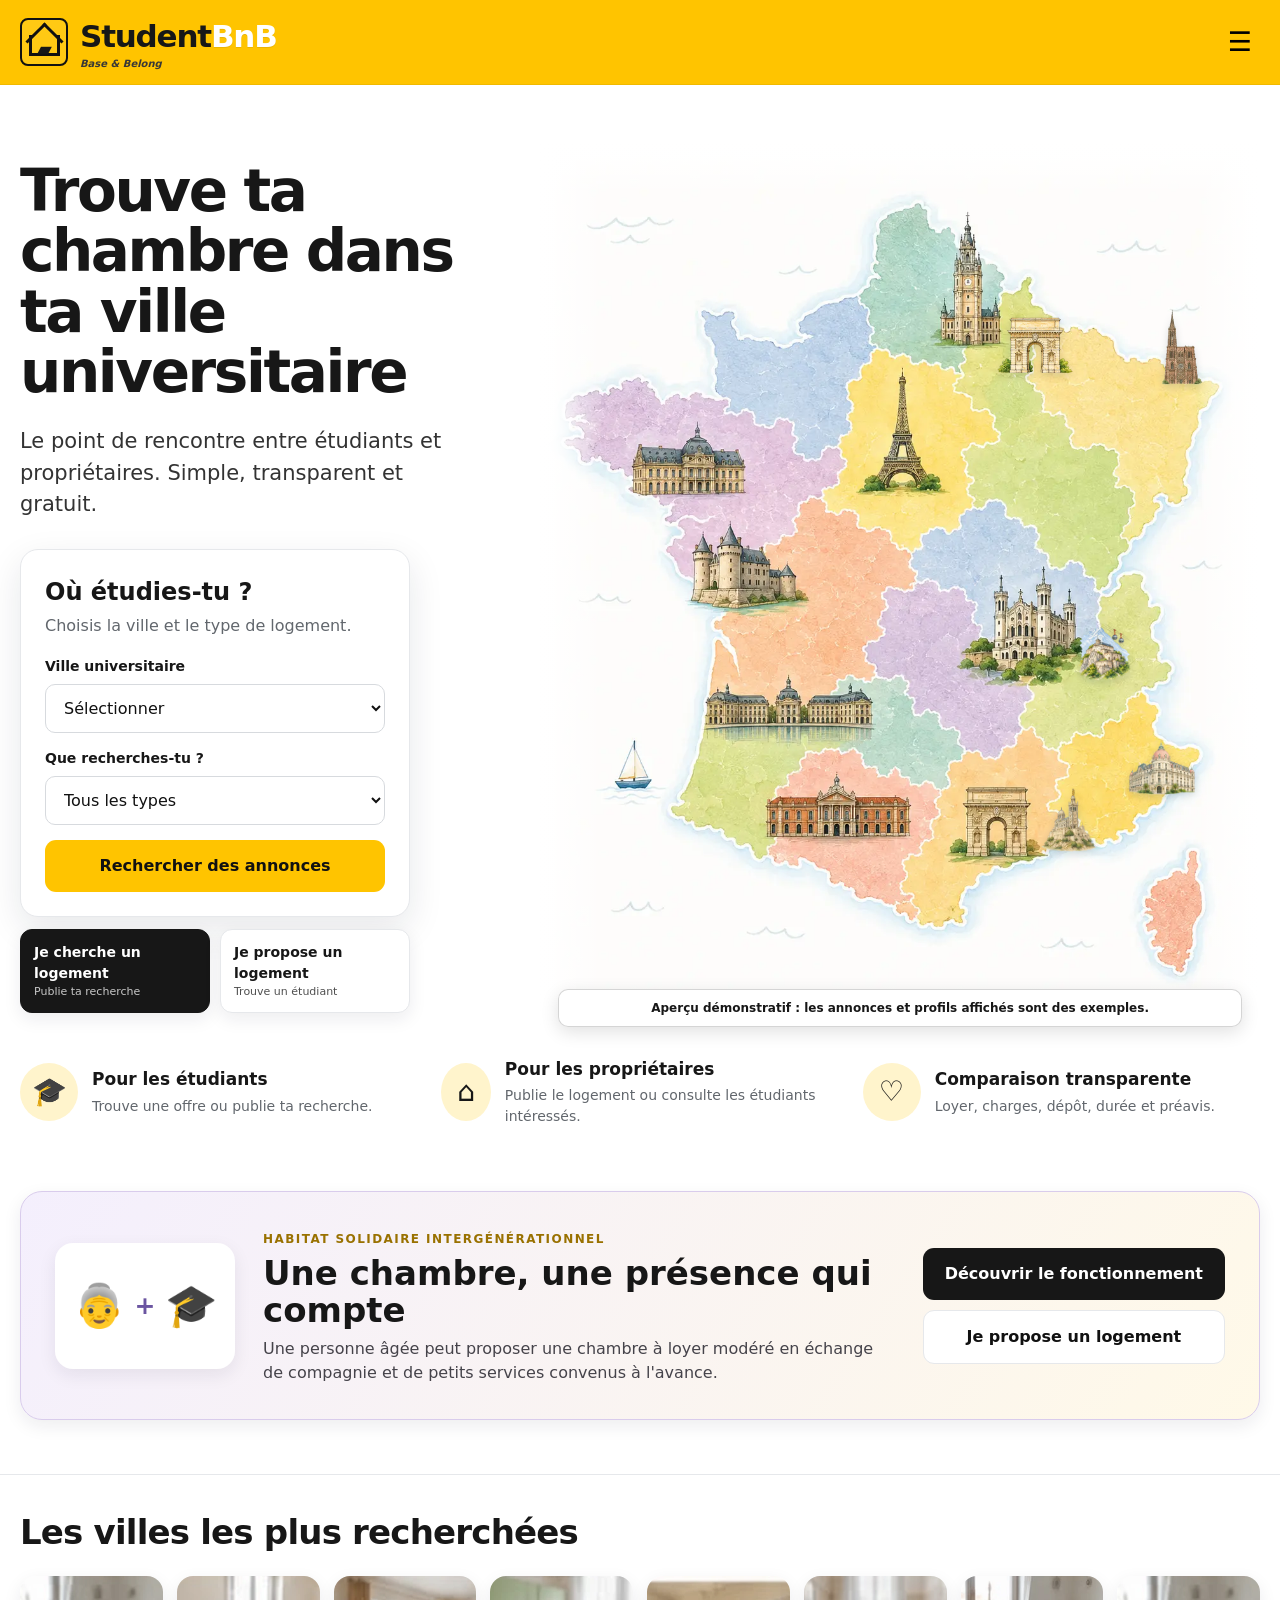
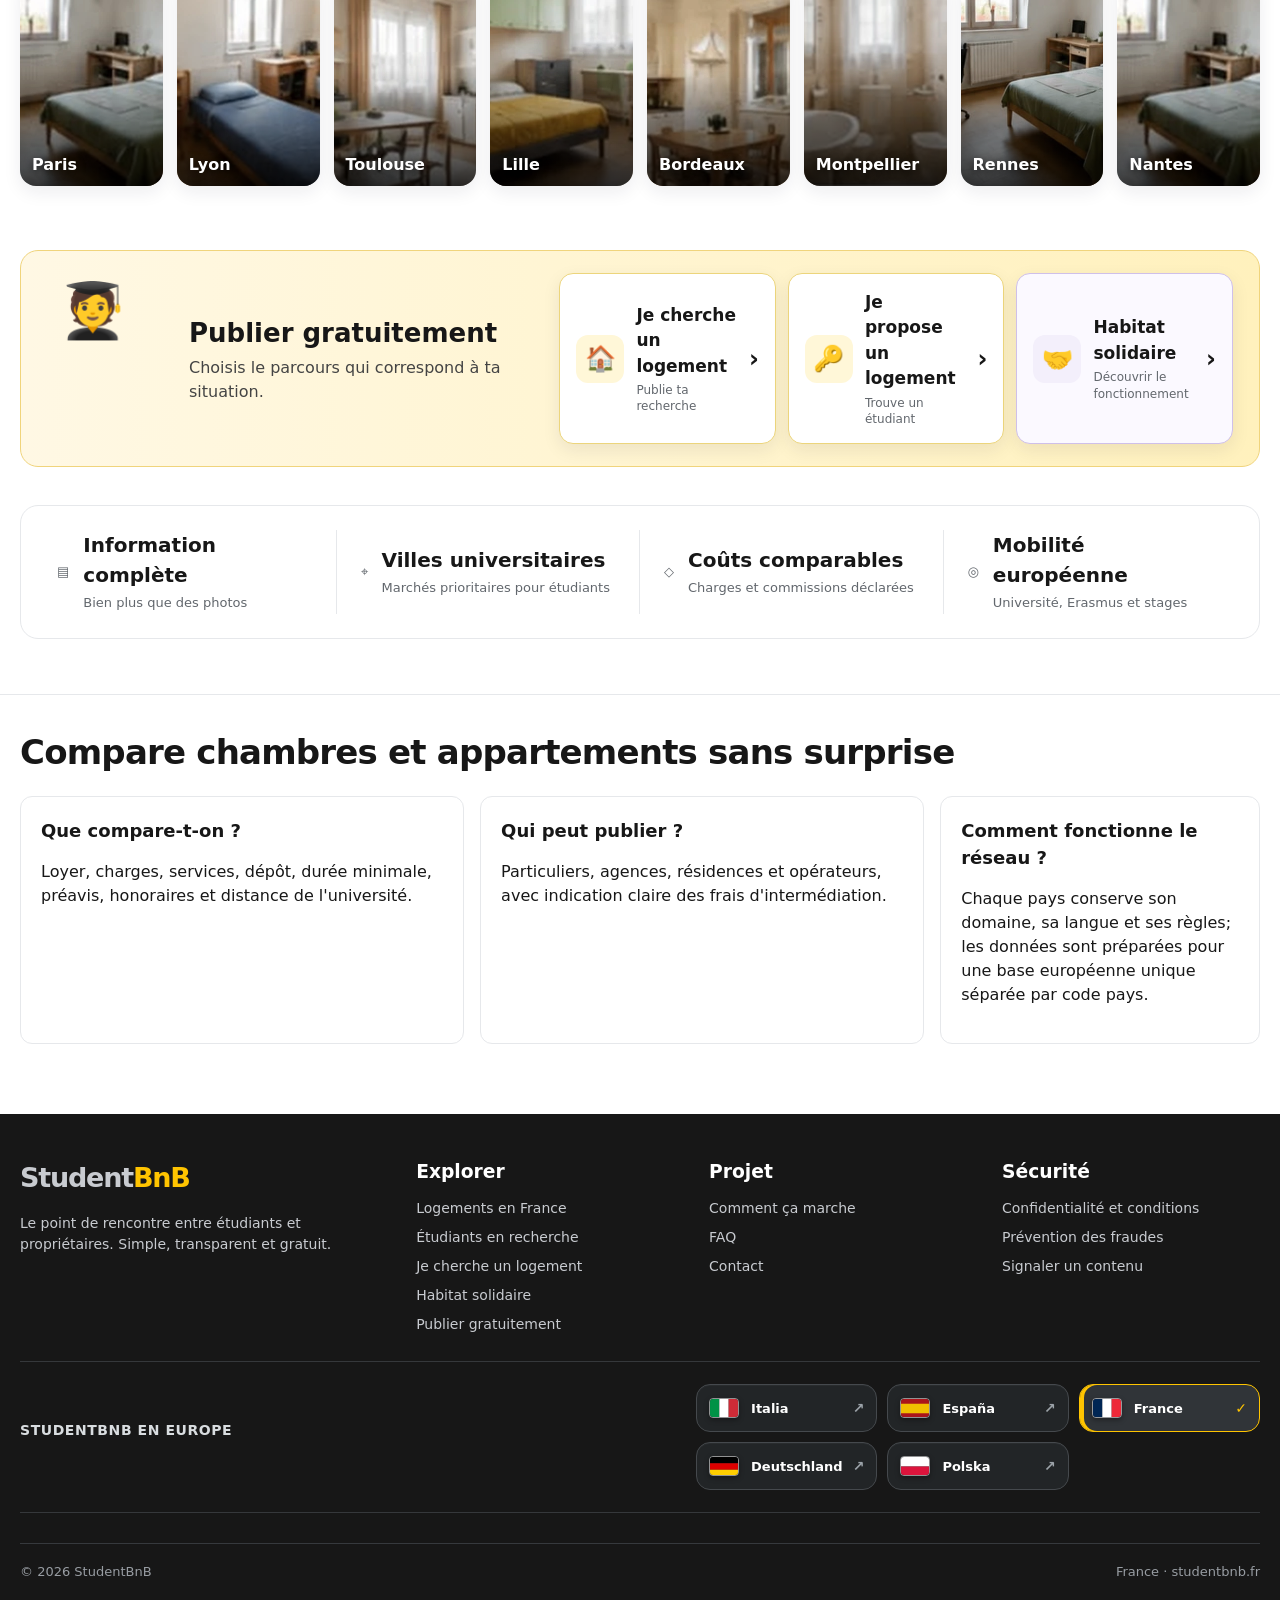
==== commit 28531ff2: "Actualise le fondu de la carte" ====
--- a/index.html
+++ b/index.html
@@ -1,4 +1,4 @@
-<!doctype html><html lang="fr"><head><meta charset="utf-8"><meta name="viewport" content="width=device-width,initial-scale=1"><meta name="theme-color" content="#ffc400"><link rel="stylesheet" href="assets/css/style.css"><link rel="stylesheet" href="assets/css/country.css?v=20260824-map10-clickable-art"><title>Trouve ta chambre dans ta ville universitaire | StudentBnB</title><meta name="description" content="Le point de rencontre entre étudiants et propriétaires. Simple, transparent et gratuit."><link rel="canonical" href="https://studentbnb.fr/index.html"></head><body><header class="site-header"><div class="container header-inner">
+<!doctype html><html lang="fr"><head><meta charset="utf-8"><meta name="viewport" content="width=device-width,initial-scale=1"><meta name="theme-color" content="#ffc400"><link rel="stylesheet" href="assets/css/style.css"><link rel="stylesheet" href="assets/css/country.css?v=20260824-map11-soft-fade"><title>Trouve ta chambre dans ta ville universitaire | StudentBnB</title><meta name="description" content="Le point de rencontre entre étudiants et propriétaires. Simple, transparent et gratuit."><link rel="canonical" href="https://studentbnb.fr/index.html"></head><body><header class="site-header"><div class="container header-inner">
 <a class="brand" href="index.html" aria-label="StudentBnB home"><span class="brand-icon" aria-hidden="true"><span class="brand-cap">▰</span></span><span>Student<strong>BnB</strong><small>Trouve ta chambre. Vis ta ville.</small></span></a>
 <button class="menu-button" aria-label="Menu" aria-expanded="false">☰</button>
 <nav class="main-nav" aria-label="Navigation principale"><a href="index.html#how">Comment ça marche</a><a href="etudiants.html">Étudiants en recherche</a><a class="nav-social-link" href="habitat-solidaire.html">Habitat solidaire</a><a href="index.html#faq">FAQ</a><a href="index.html#contact">Contact</a><a class="nav-feature-link" href="je-cherche.html">Je cherche un logement</a><a class="header-cta" href="publier.html">Publier gratuitement</a><a class="account-link" href="#" data-login>♙ <span data-account-label>Se connecter</span></a></nav>
--- a/assets/css/country.css
+++ b/assets/css/country.css
@@ -118,10 +118,26 @@
 .country-market-map::before{display:none}
 .market-map-canvas{padding:10px 0 16px}
 .market-map-visual{
+  position:relative;
   width:100%;
   max-width:720px;
   max-height:none;
   overflow:visible;
+  background:#fff;
+  isolation:isolate;
+}
+.market-map-image{
+  filter:none!important;
+}
+.market-map-visual::after{
+  content:"";
+  position:absolute;
+  inset:-2px;
+  z-index:2;
+  pointer-events:none;
+  background:
+    linear-gradient(to right,#fff 0,rgba(255,255,255,.92) 2%,transparent 9%,transparent 91%,rgba(255,255,255,.92) 98%,#fff 100%),
+    linear-gradient(to bottom,#fff 0,rgba(255,255,255,.9) 2%,transparent 6%,transparent 94%,rgba(255,255,255,.9) 98%,#fff 100%);
 }
 .map-hotspot{
   position:absolute;
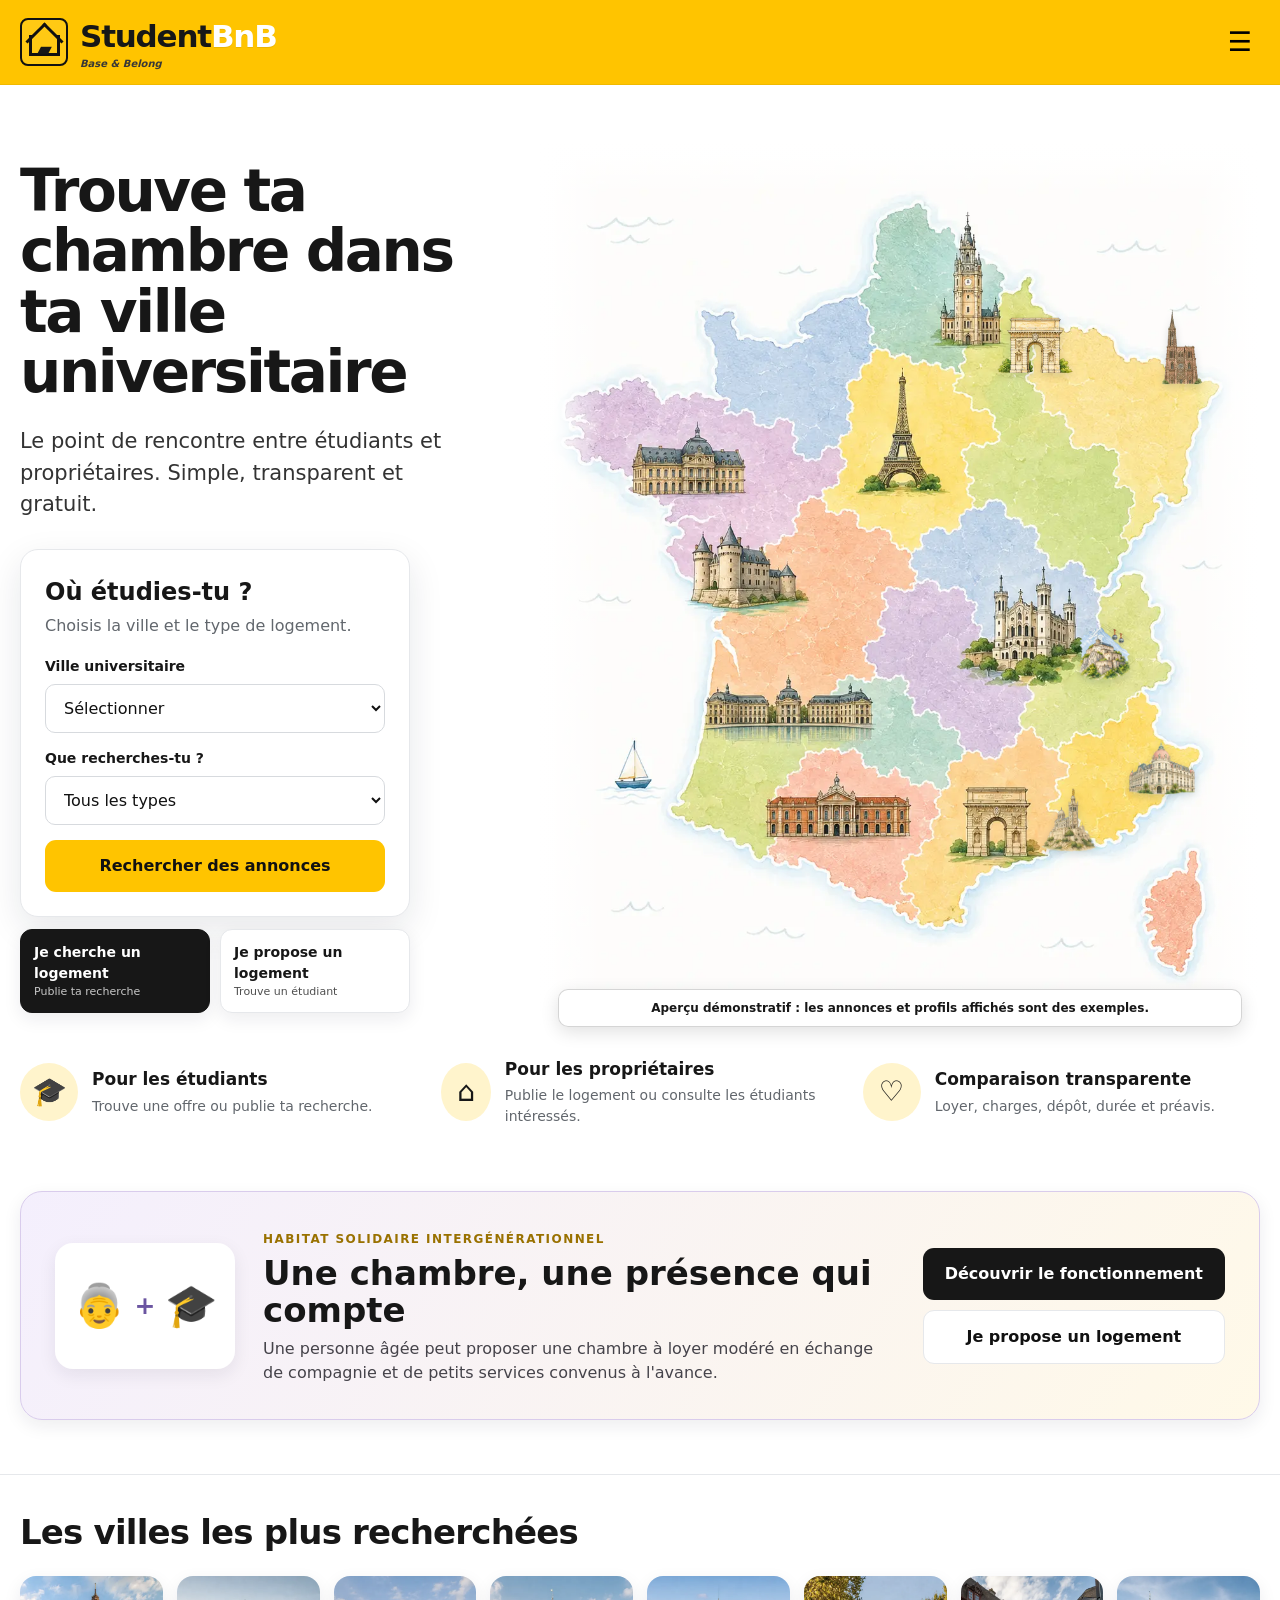
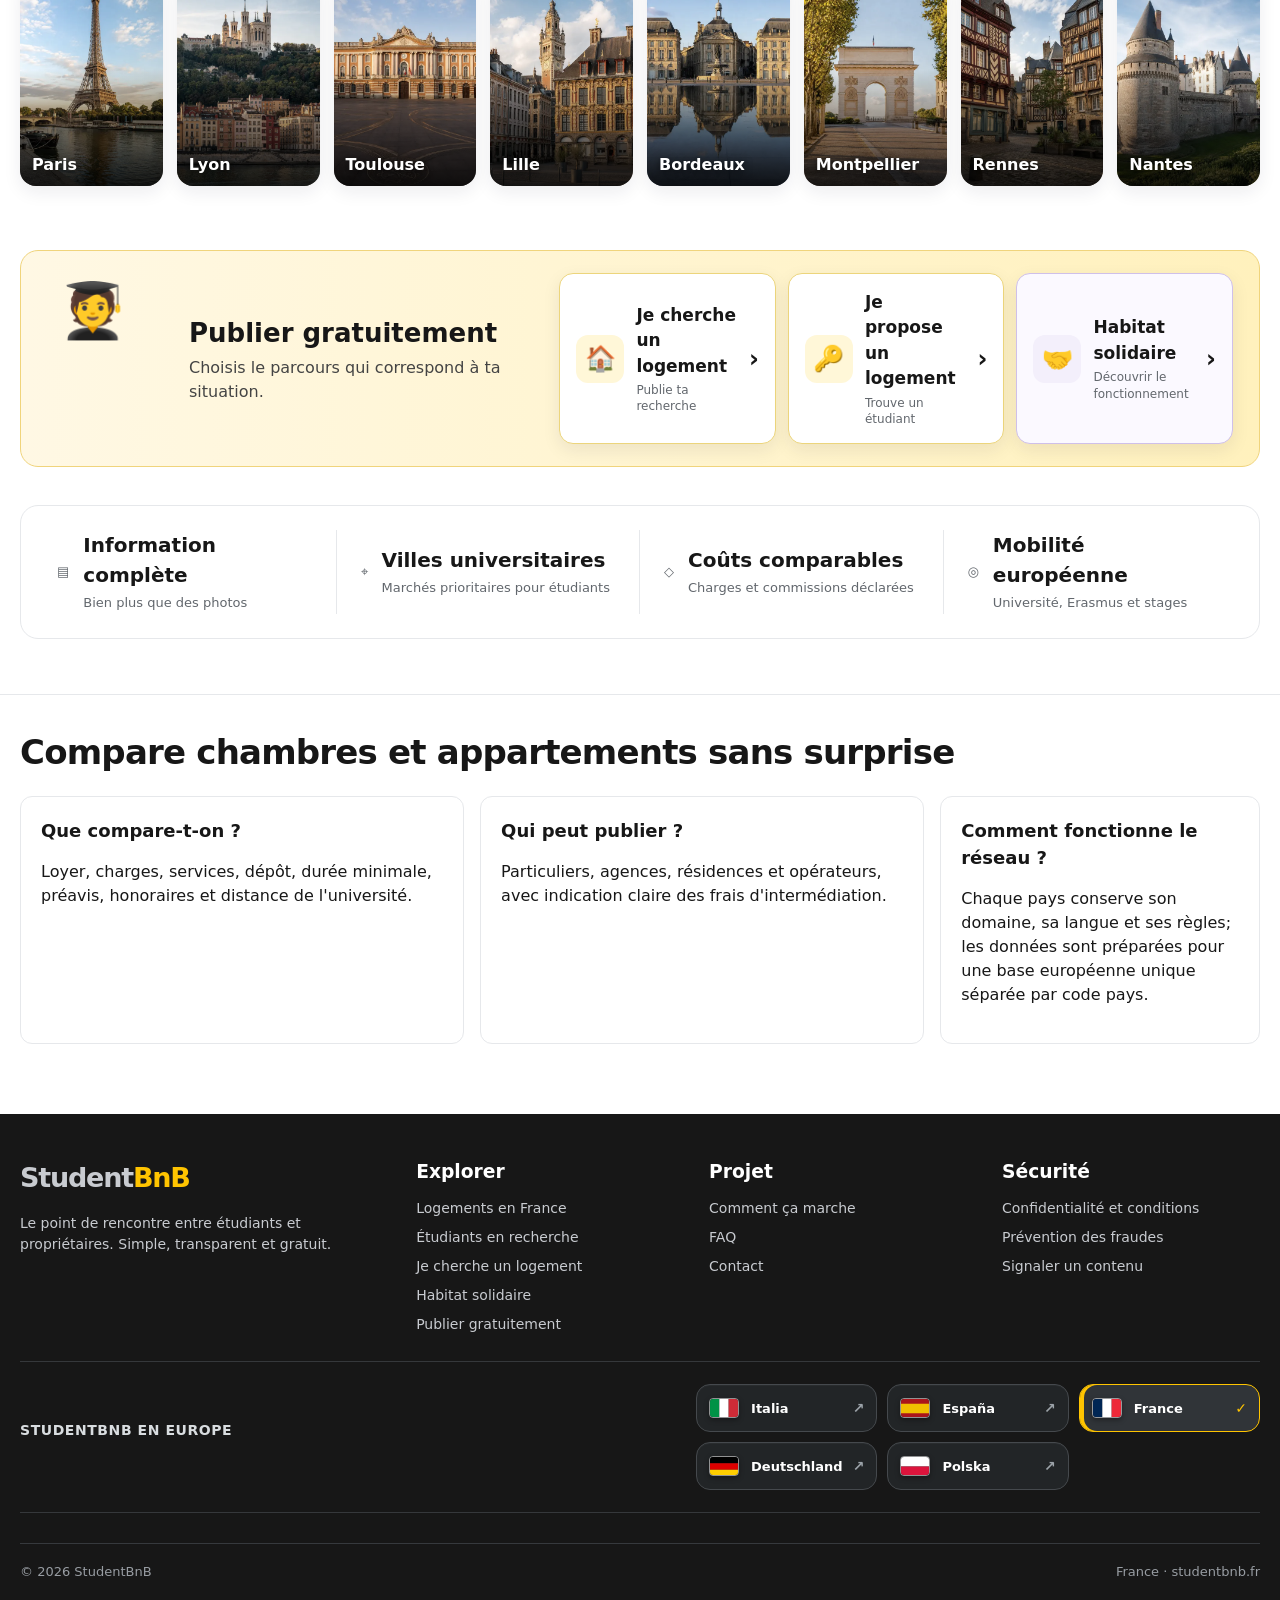
==== commit 0571ef47: "Ajoute des vues emblématiques aux villes populaires" ====
--- a/index.html
+++ b/index.html
@@ -6,7 +6,7 @@
 <div class="map-stage country-market-map"><div class="market-map-top"><div><h2>Marchés universitaires en France</h2><p>Sélectionnez une ville dans le menu ou cliquez directement sur l’un des monuments illustrés.</p></div><span class="market-country-code">FR</span></div><div class="market-map-canvas"><div class="market-map-visual" style="--map-ratio:1132 / 1390"><img class="market-map-image" src="assets/img/country-map.webp" alt="Carte de France avec les principales villes universitaires" draggable="false"><a class="map-hotspot hot-lille" href="ville.html?city=lille" aria-label="Lille" title="Lille"></a><a class="map-hotspot hot-paris" href="ville.html?city=paris" aria-label="Paris" title="Paris"></a><a class="map-hotspot hot-rennes" href="ville.html?city=rennes" aria-label="Rennes" title="Rennes"></a><a class="map-hotspot hot-nantes" href="ville.html?city=nantes" aria-label="Nantes" title="Nantes"></a><a class="map-hotspot hot-lyon" href="ville.html?city=lyon" aria-label="Lyon" title="Lyon"></a><a class="map-hotspot hot-bordeaux" href="ville.html?city=bordeaux" aria-label="Bordeaux" title="Bordeaux"></a><a class="map-hotspot hot-toulouse" href="ville.html?city=toulouse" aria-label="Toulouse" title="Toulouse"></a><a class="map-hotspot hot-montpellier" href="ville.html?city=montpellier" aria-label="Montpellier" title="Montpellier"></a><a class="map-landmark-hotspot hot-nancy" style="--x:74.10%;--y:27.20%" href="ville.html?city=nancy" aria-label="Nancy" title="Nancy"><img class="map-landmark-icon" src="[data-uri]" alt="" aria-hidden="true" draggable="false"></a><a class="map-landmark-hotspot hot-strasbourg" style="--x:84.20%;--y:28.30%" href="ville.html?city=strasbourg" aria-label="Strasbourg" title="Strasbourg"><img class="map-landmark-icon" src="[data-uri]" alt="" aria-hidden="true" draggable="false"></a><a class="map-landmark-hotspot hot-grenoble" style="--x:71.10%;--y:60.20%" href="ville.html?city=grenoble" aria-label="Grenoble" title="Grenoble"><img class="map-landmark-icon" src="[data-uri]" alt="" aria-hidden="true" draggable="false"></a><a class="map-landmark-hotspot hot-nice" style="--x:81.10%;--y:74.40%" href="ville.html?city=nice" aria-label="Nice" title="Nice"><img class="map-landmark-icon" src="[data-uri]" alt="" aria-hidden="true" draggable="false"></a><a class="map-landmark-hotspot hot-marseille" style="--x:68.80%;--y:78.40%" href="ville.html?city=marseille-aix-en-provence" aria-label="Marseille–Aix" title="Marseille–Aix"><img class="map-landmark-icon" src="[data-uri]" alt="" aria-hidden="true" draggable="false"></a></div></div><div class="market-map-note"><strong>Préparé pour une base de données européenne unique</strong><span>countryCode = FR</span></div></div></div>
 <div class="container value-strip" id="how"><div class="value-item"><span class="icon-circle">🎓</span><div><h3>Pour les étudiants</h3><p>Trouve une offre ou publie ta recherche.</p></div></div><div class="value-item"><span class="icon-circle">⌂</span><div><h3>Pour les propriétaires</h3><p>Publie le logement ou consulte les étudiants intéressés.</p></div></div><div class="value-item"><span class="icon-circle">♡</span><div><h3>Comparaison transparente</h3><p>Loyer, charges, dépôt, durée et préavis.</p></div></div></div></section>
 <section class="solidarity-home"><div class="container solidarity-home-grid"><div class="solidarity-visual" aria-hidden="true"><span>👵</span><b>+</b><span>🎓</span></div><div><span class="kicker">Habitat solidaire intergénérationnel</span><h2>Une chambre, une présence qui compte</h2><p>Une personne âgée peut proposer une chambre à loyer modéré en échange de compagnie et de petits services convenus à l&#x27;avance.</p></div><div class="solidarity-actions"><a class="btn btn-dark" href="habitat-solidaire.html">Découvrir le fonctionnement</a><a class="btn btn-white" href="publier.html?formula=intergenerational">Je propose un logement</a></div></div></section>
-<section class="city-section"><div class="container"><h2 class="section-title">Les villes les plus recherchées</h2><div class="city-grid"><a class="city-card" href="ville.html?city=paris"><img src="assets/img/room-1.webp" alt=""><strong>Paris</strong></a><a class="city-card" href="ville.html?city=lyon"><img src="assets/img/room-2.webp" alt=""><strong>Lyon</strong></a><a class="city-card" href="ville.html?city=toulouse"><img src="assets/img/room-3.webp" alt=""><strong>Toulouse</strong></a><a class="city-card" href="ville.html?city=lille"><img src="assets/img/room-4.webp" alt=""><strong>Lille</strong></a><a class="city-card" href="ville.html?city=bordeaux"><img src="assets/img/room-5.webp" alt=""><strong>Bordeaux</strong></a><a class="city-card" href="ville.html?city=montpellier"><img src="assets/img/room-6.webp" alt=""><strong>Montpellier</strong></a><a class="city-card" href="ville.html?city=rennes"><img src="assets/img/room-7.webp" alt=""><strong>Rennes</strong></a><a class="city-card" href="ville.html?city=nantes"><img src="assets/img/room-1.webp" alt=""><strong>Nantes</strong></a></div></div></section>
+<section class="city-section"><div class="container"><h2 class="section-title">Les villes les plus recherchées</h2><div class="city-grid"><a class="city-card" href="ville.html?city=paris"><img src="[data-uri]" alt="Tour Eiffel et quais de Seine à Paris" loading="lazy" decoding="async"><strong>Paris</strong></a><a class="city-card" href="ville.html?city=lyon"><img src="[data-uri]" alt="Basilique de Fourvière dominant Lyon" loading="lazy" decoding="async"><strong>Lyon</strong></a><a class="city-card" href="ville.html?city=toulouse"><img src="[data-uri]" alt="Place du Capitole à Toulouse" loading="lazy" decoding="async"><strong>Toulouse</strong></a><a class="city-card" href="ville.html?city=lille"><img src="[data-uri]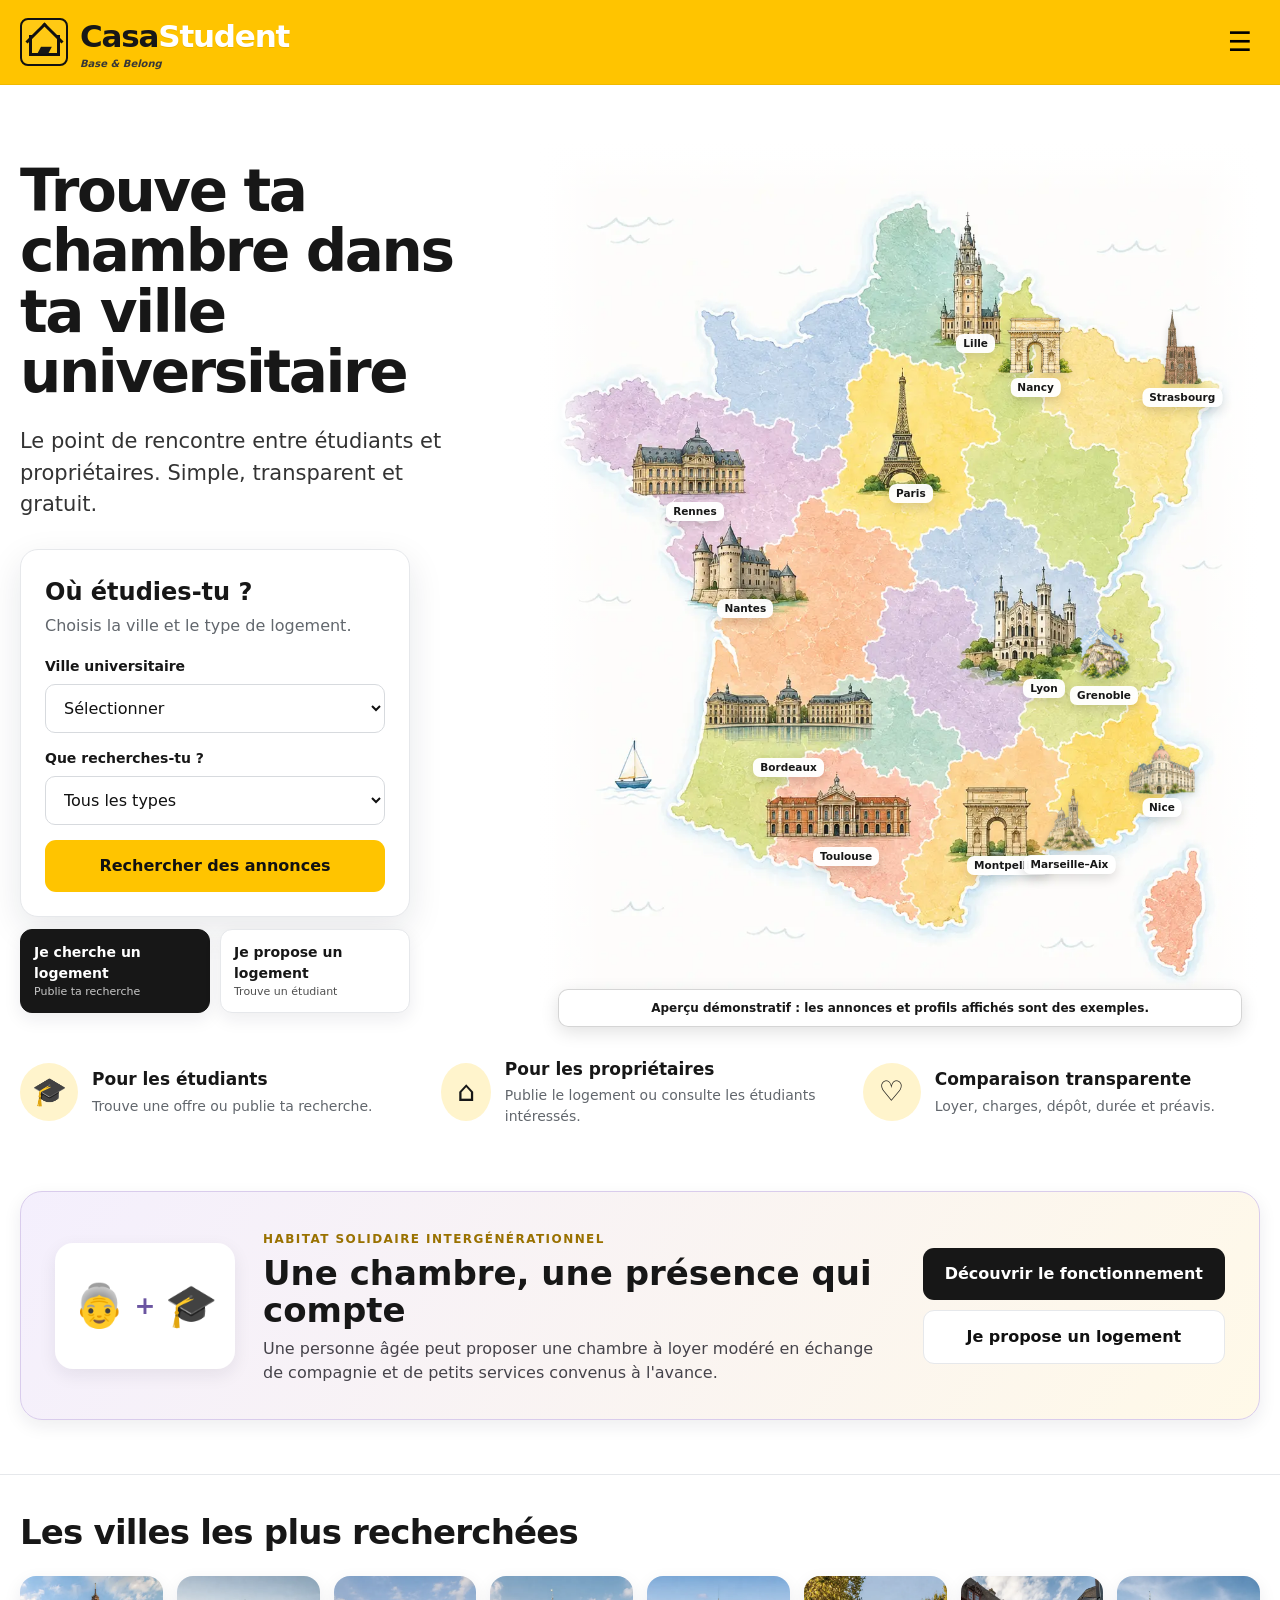
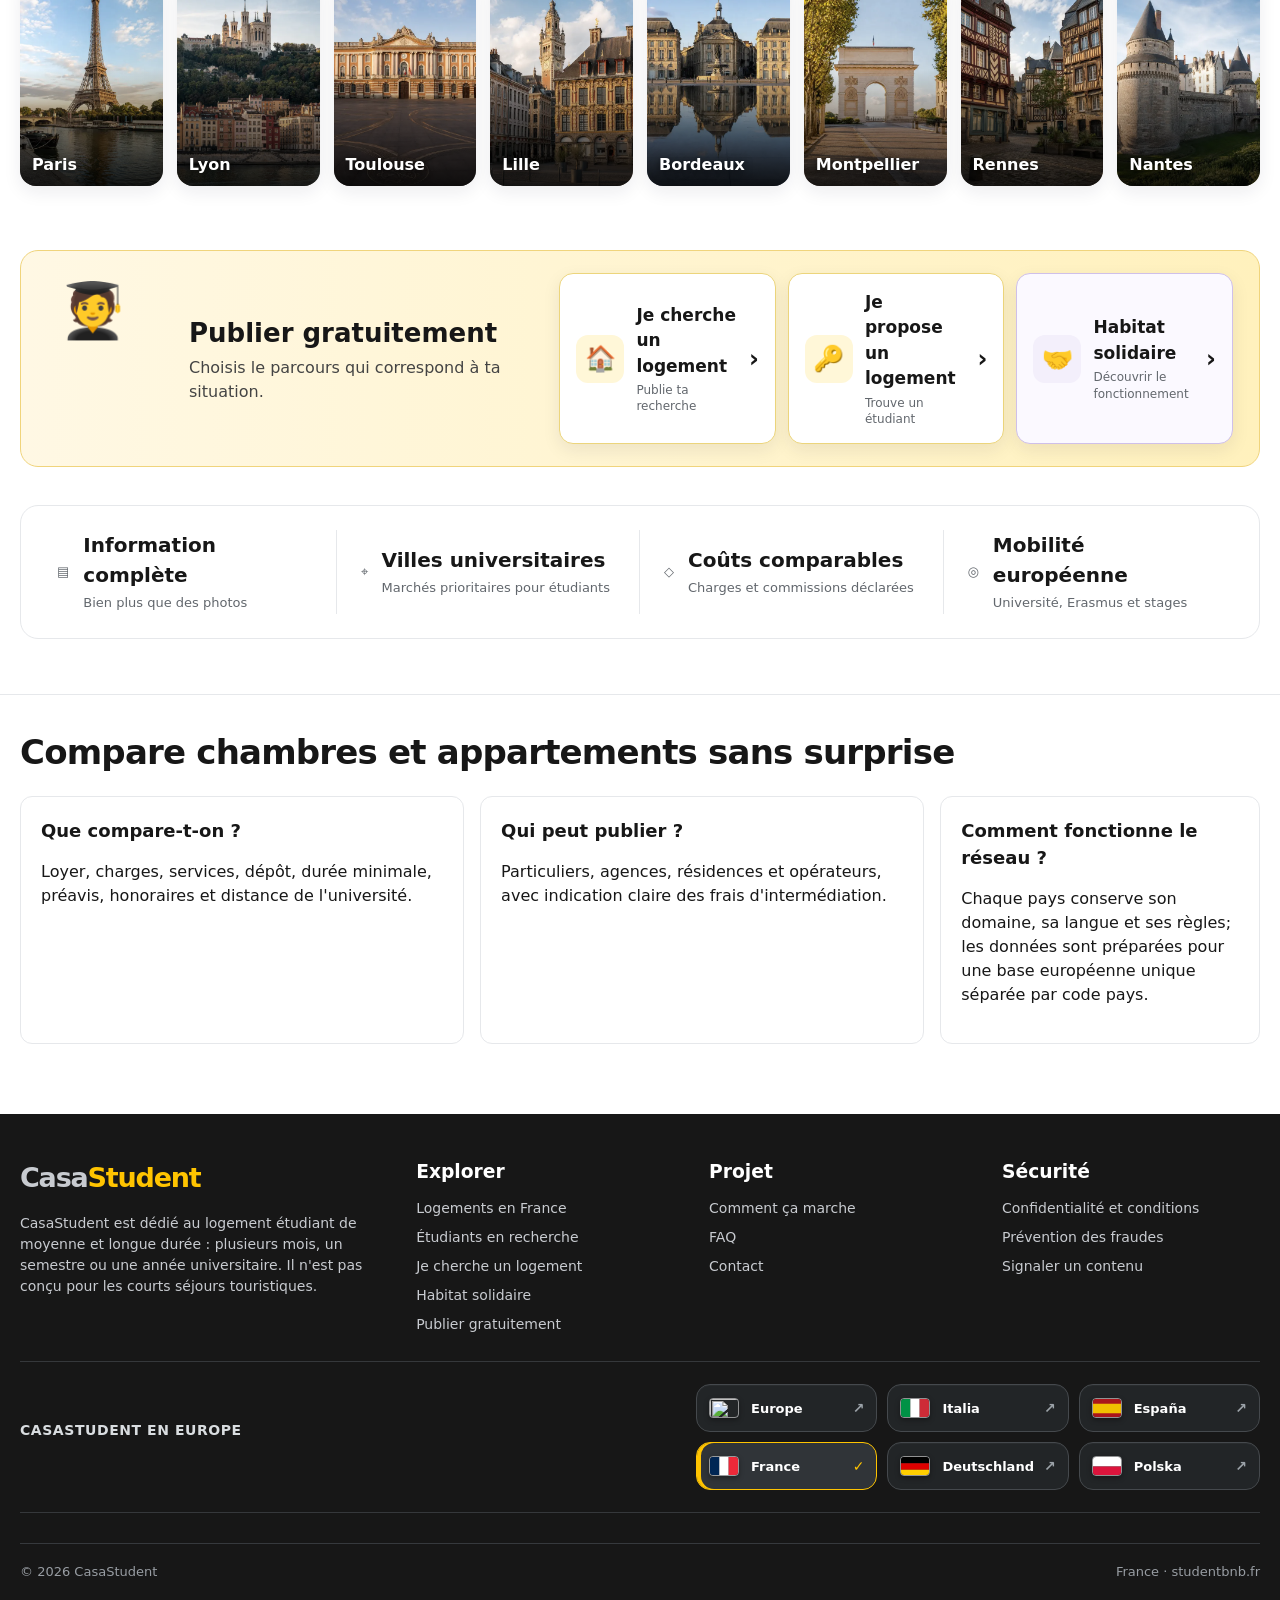
==== commit cc913cfc: "Fix CasaStudent cross-country links" ====
--- a/index.html
+++ b/index.html
@@ -1,4 +1,4 @@
-<!doctype html><html lang="fr"><head><meta charset="utf-8"><meta name="viewport" content="width=device-width,initial-scale=1"><meta name="theme-color" content="#ffc400"><link rel="stylesheet" href="assets/css/style.css"><link rel="stylesheet" href="assets/css/country.css?v=20260824-map11-soft-fade"><title>Trouve ta chambre dans ta ville universitaire | StudentBnB</title><meta name="description" content="Le point de rencontre entre étudiants et propriétaires. Simple, transparent et gratuit."><link rel="canonical" href="https://studentbnb.fr/index.html"></head><body><header class="site-header"><div class="container header-inner">
+<!doctype html><html lang="fr"><head><meta charset="utf-8"><meta name="viewport" content="width=device-width,initial-scale=1"><meta name="theme-color" content="#ffc400"><link rel="stylesheet" href="assets/css/style.css"><link rel="stylesheet" href="assets/css/country.css?v=20260824-map11-soft-fade"><title>Trouve ta chambre dans ta ville universitaire | StudentBnB</title><meta name="description" content="Le point de rencontre entre étudiants et propriétaires. Simple, transparent et gratuit."><link rel="canonical" href="https://casastudent.fr/index.html"></head><body><header class="site-header"><div class="container header-inner">
 <a class="brand" href="index.html" aria-label="StudentBnB home"><span class="brand-icon" aria-hidden="true"><span class="brand-cap">▰</span></span><span>Student<strong>BnB</strong><small>Trouve ta chambre. Vis ta ville.</small></span></a>
 <button class="menu-button" aria-label="Menu" aria-expanded="false">☰</button>
 <nav class="main-nav" aria-label="Navigation principale"><a href="index.html#how">Comment ça marche</a><a href="etudiants.html">Étudiants en recherche</a><a class="nav-social-link" href="habitat-solidaire.html">Habitat solidaire</a><a href="index.html#faq">FAQ</a><a href="index.html#contact">Contact</a><a class="nav-feature-link" href="je-cherche.html">Je cherche un logement</a><a class="header-cta" href="publier.html">Publier gratuitement</a><a class="account-link" href="#" data-login>♙ <span data-account-label>Se connecter</span></a></nav>
--- a/assets/css/country.css
+++ b/assets/css/country.css
@@ -216,3 +216,48 @@
   .map-landmark-hotspot.hot-nice{--landmark-offset-x:17px;--landmark-offset-y:-2px}
   .map-landmark-hotspot.hot-marseille{--landmark-offset-x:16px;--landmark-offset-y:10px}
 }
+
+/* France city labels aligned to Spain — 2026-08-25 */
+.map-hotspot{
+  display:flex;
+  align-items:flex-end;
+  justify-content:center;
+  overflow:visible;
+  cursor:pointer;
+  touch-action:manipulation;
+}
+.map-landmark-hotspot{cursor:pointer;touch-action:manipulation}
+.map-hotspot::after,
+.map-landmark-hotspot::after{
+  content:attr(aria-label);
+  display:block;
+  background:rgba(255,255,255,.96);
+  color:#171717;
+  padding:4px 7px;
+  border-radius:7px;
+  box-shadow:0 4px 12px rgba(0,0,0,.14);
+  font-size:10.5px;
+  font-weight:850;
+  white-space:nowrap;
+  line-height:1.05;
+  pointer-events:auto;
+  cursor:pointer;
+}
+.map-hotspot::after{margin-bottom:2px}
+.map-landmark-hotspot::after{
+  position:absolute;
+  left:50%;
+  top:100%;
+  margin-top:3px;
+  transform:translateX(-50%);
+  line-height:1.05;
+}
+@media(max-width:1050px){
+  .map-hotspot::after,.map-landmark-hotspot::after{font-size:9px;padding:4px 6px}
+}
+@media(max-width:820px){
+  .map-hotspot::after,.map-landmark-hotspot::after{font-size:8px;padding:5px 7px}
+}
+@media(max-width:520px){
+  .map-hotspot::after,.map-landmark-hotspot::after{font-size:8px;padding:6px 8px;max-width:88px;overflow:hidden;text-overflow:ellipsis}
+}
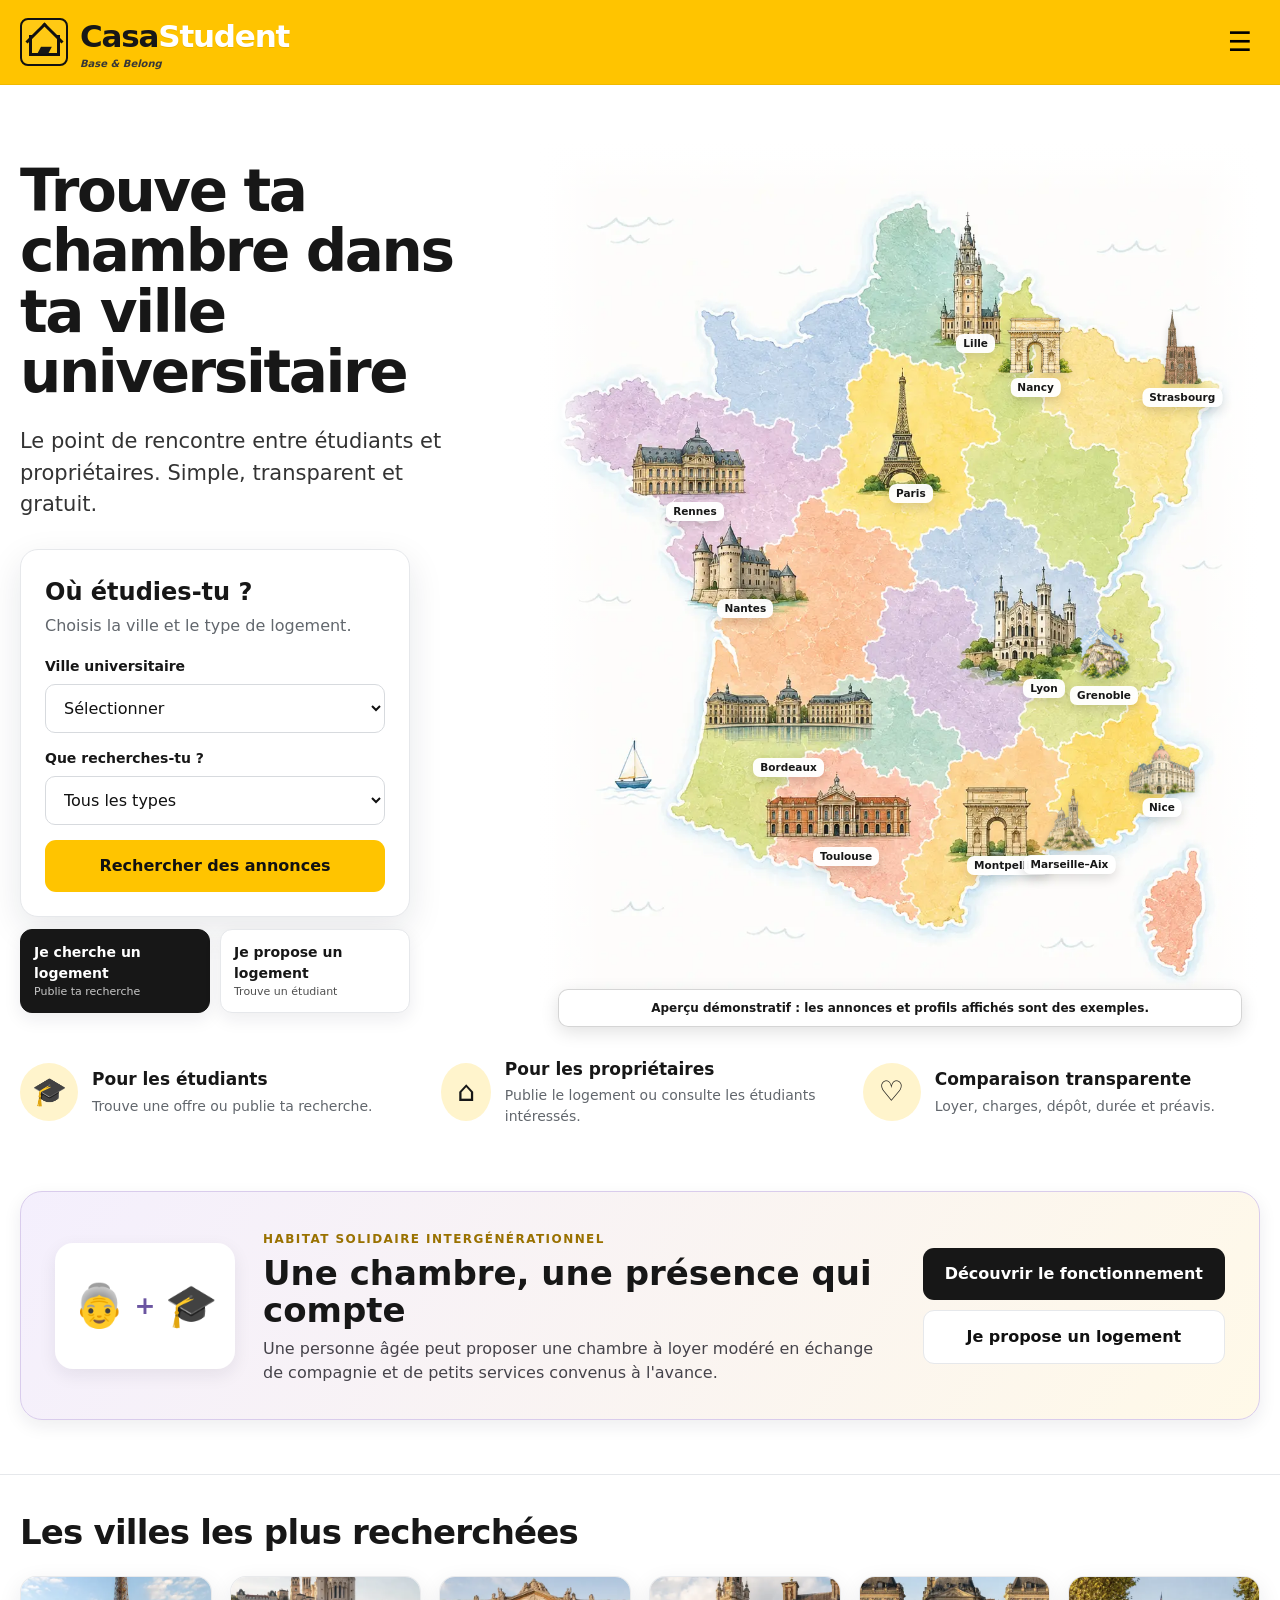
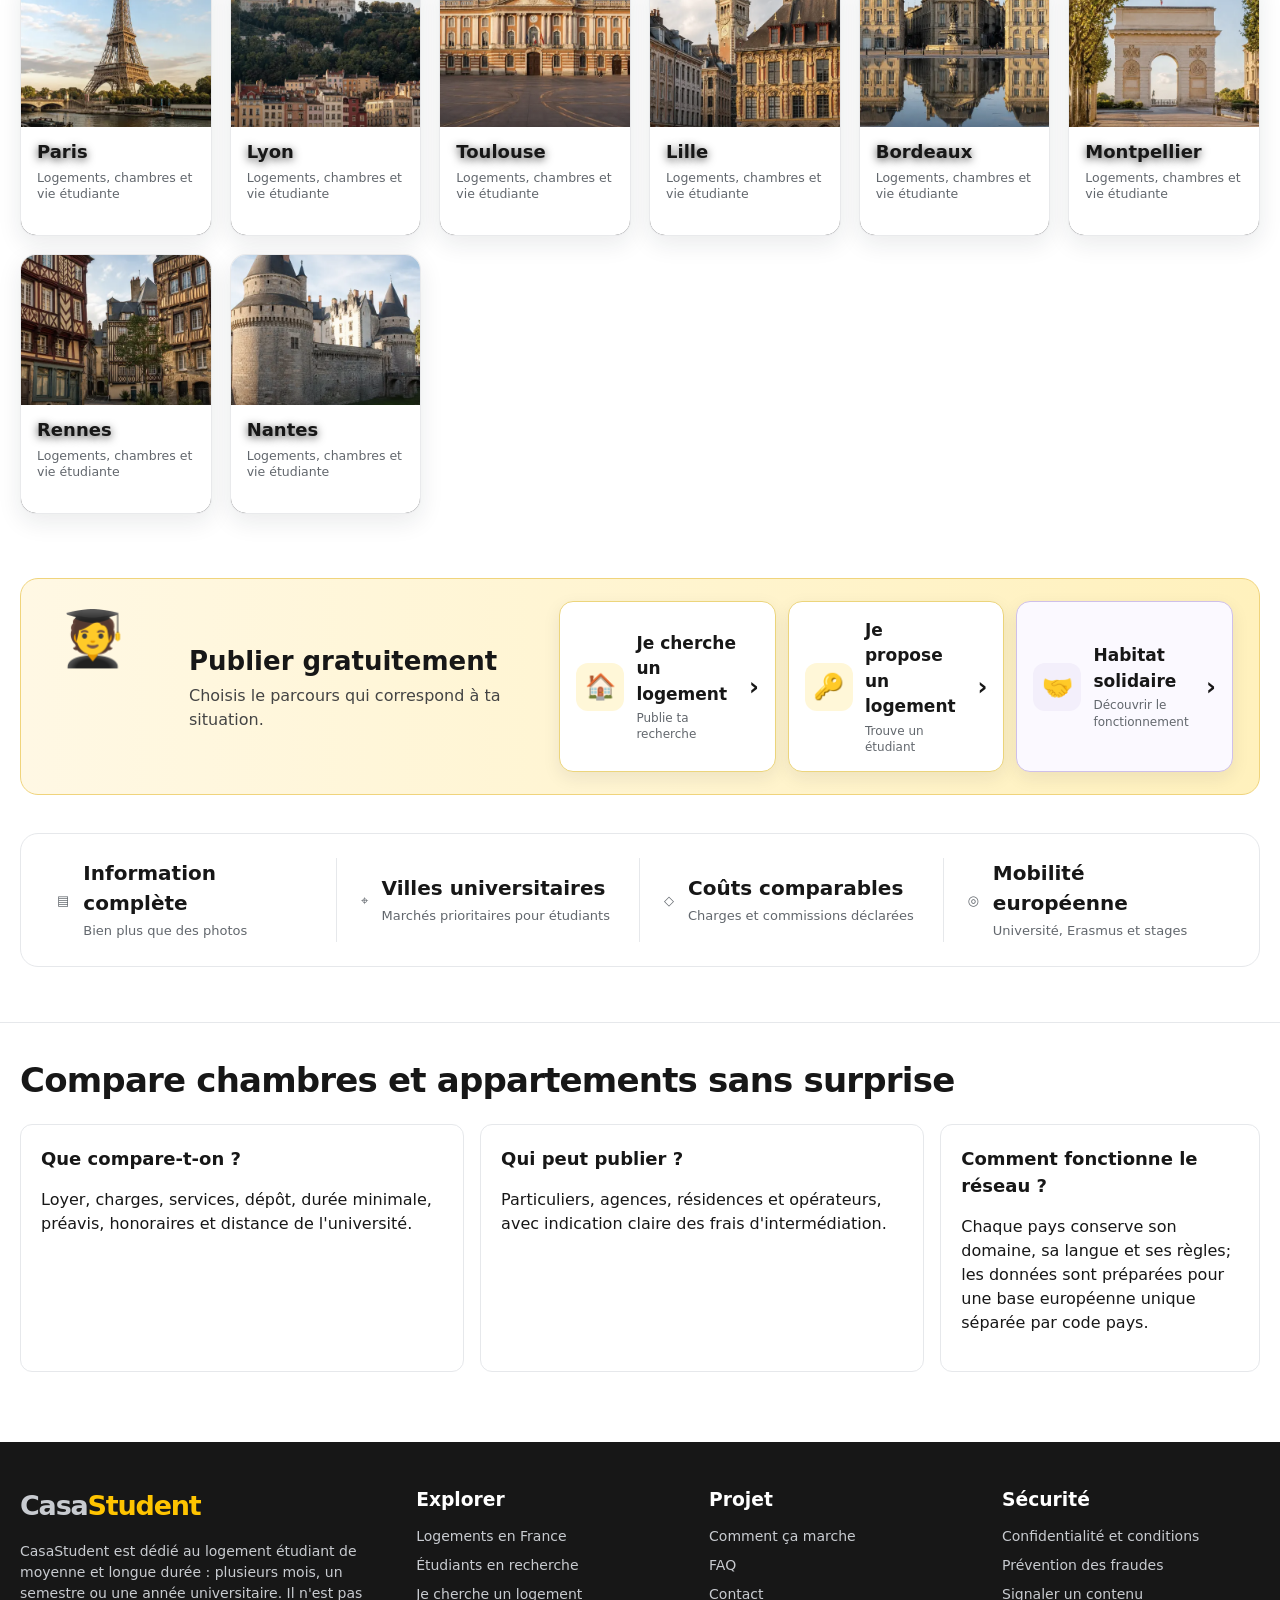
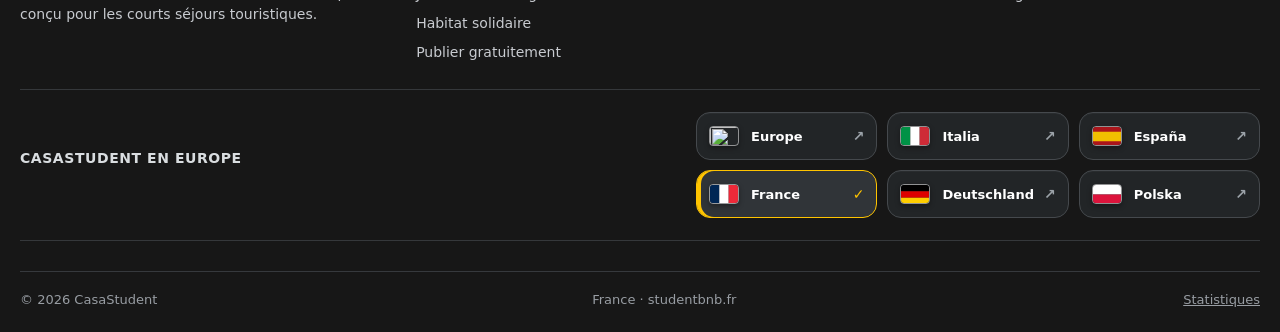
==== commit eb4a234c: "Refresh corrected CasaStudent footer links" ====
--- a/index.html
+++ b/index.html
@@ -14,4 +14,4 @@
 <div><h3>Explorer</h3><div class="footer-links"><a href="ville.html">Logements en France</a><a href="etudiants.html">Étudiants en recherche</a><a href="je-cherche.html">Je cherche un logement</a><a href="habitat-solidaire.html">Habitat solidaire</a><a href="publier.html">Publier gratuitement</a></div></div>
 <div><h3>Projet</h3><div class="footer-links"><a href="index.html#how">Comment ça marche</a><a href="index.html#faq">FAQ</a><a href="index.html#contact">Contact</a></div></div>
 <div><h3>Sécurité</h3><div class="footer-links"><a href="confidentialite.html">Confidentialité et conditions</a><a href="confidentialite.html#security">Prévention des fraudes</a><a href="mailto:signalement@studentbnb.fr">Signaler un contenu</a></div></div>
-</div><div class="footer-international"><strong>StudentBnB en Europe</strong><div class="footer-country-links" data-network></div></div><div class="footer-bottom"><span>© 2026 StudentBnB</span><span>France · studentbnb.fr</span></div></div></footer><div class="modal-backdrop" id="login-modal" role="dialog" aria-modal="true" aria-labelledby="login-title"><div class="modal"><button class="modal-close" data-close-modal aria-label="Fermer">×</button><h2 id="login-title">Se connecter</h2><p>Consultez votre email pour terminer la vérification.</p><form id="login-form"><div class="field"><label for="login-email">Email</label><input id="login-email" name="email" type="email" required autocomplete="email" placeholder="name@email.com"></div><button class="btn btn-yellow btn-block" type="submit">Confirmer et continuer</button></form></div></div><div id="toast" class="toast" role="status" aria-live="polite"></div><script src="assets/js/config.js"></script><script src="assets/js/data.js?v=20260824-cities21"></script><script src="assets/js/api.js"></script><script src="assets/js/app.js"></script></body></html>+</div><div class="footer-international"><strong>StudentBnB en Europe</strong><div class="footer-country-links" data-network></div></div><div class="footer-bottom"><span>© 2026 StudentBnB</span><span>France · studentbnb.fr</span></div></div></footer><div class="modal-backdrop" id="login-modal" role="dialog" aria-modal="true" aria-labelledby="login-title"><div class="modal"><button class="modal-close" data-close-modal aria-label="Fermer">×</button><h2 id="login-title">Se connecter</h2><p>Consultez votre email pour terminer la vérification.</p><form id="login-form"><div class="field"><label for="login-email">Email</label><input id="login-email" name="email" type="email" required autocomplete="email" placeholder="name@email.com"></div><button class="btn btn-yellow btn-block" type="submit">Confirmer et continuer</button></form></div></div><div id="toast" class="toast" role="status" aria-live="polite"></div><script src="assets/js/config.js?v=20260828-footer-links"></script><script src="assets/js/data.js?v=20260824-cities21"></script><script src="assets/js/api.js"></script><script src="assets/js/app.js?v=20260828-footer-links"></script></body></html>
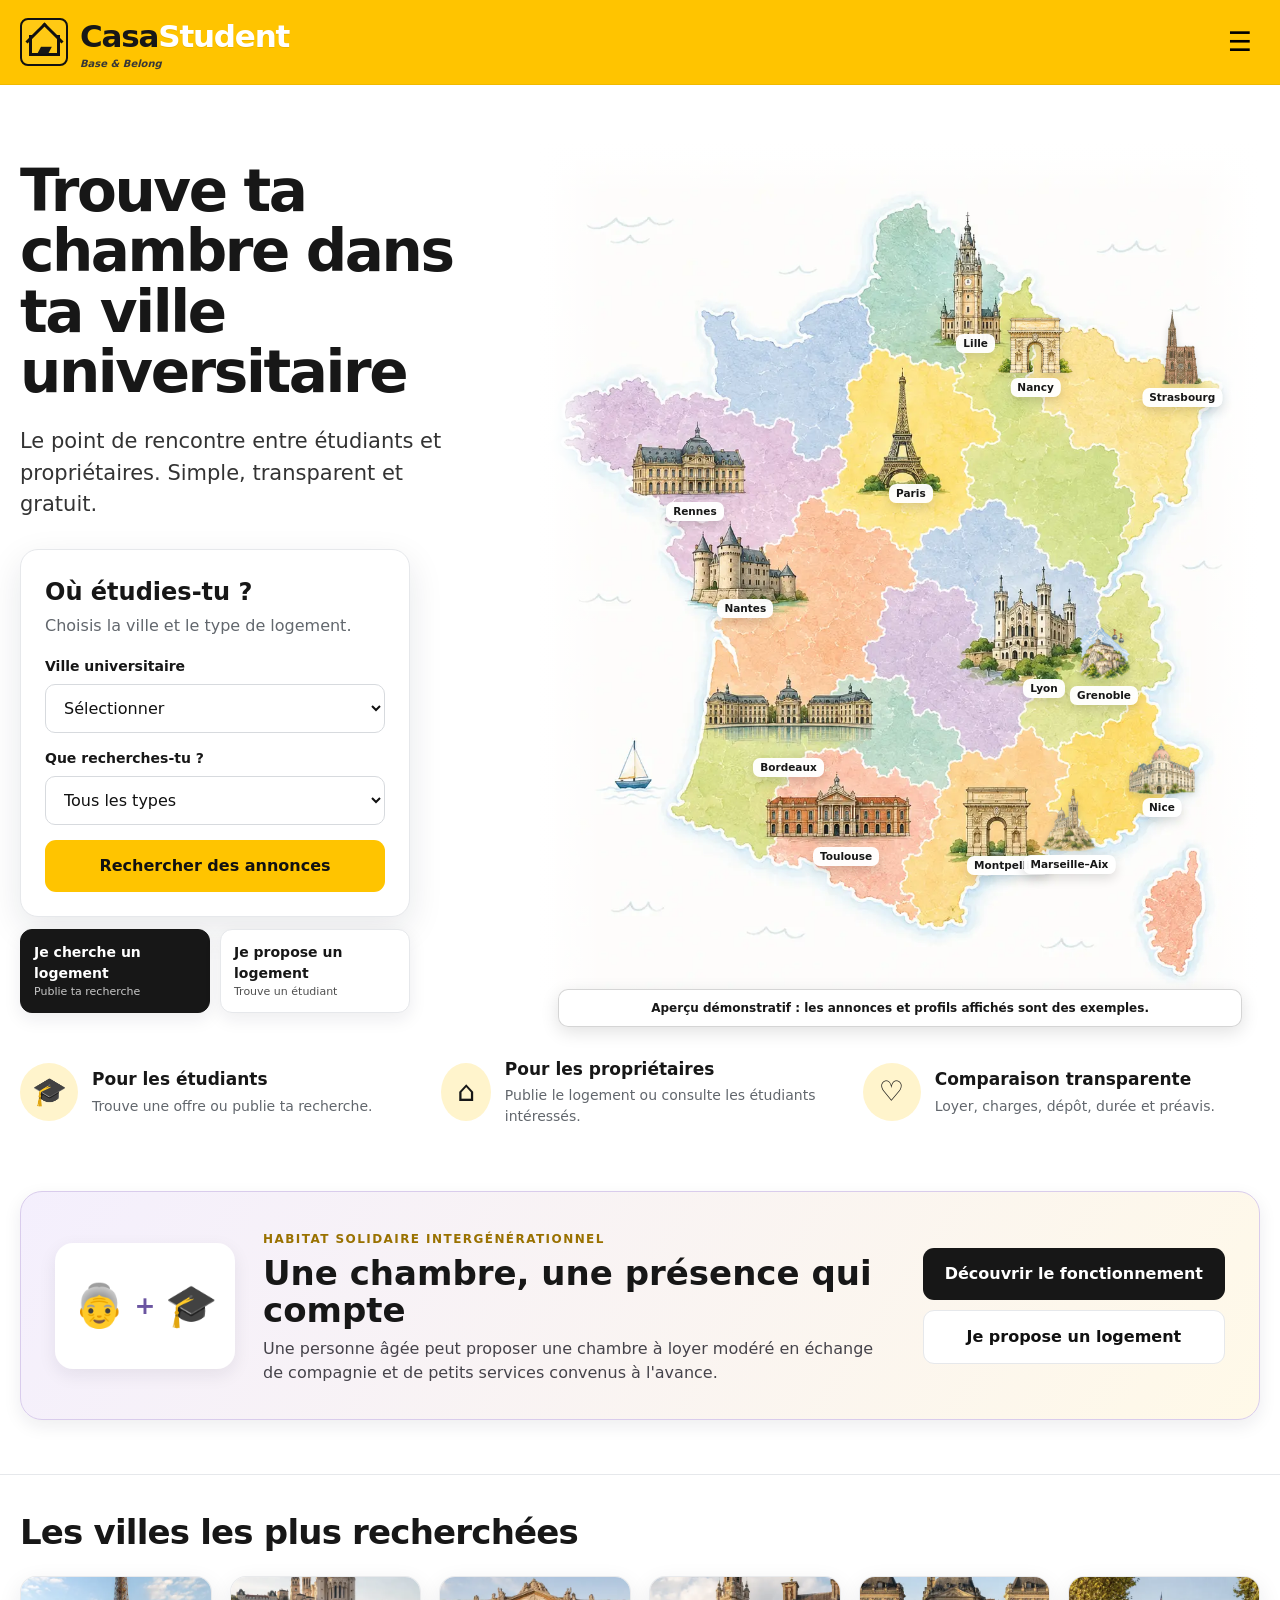
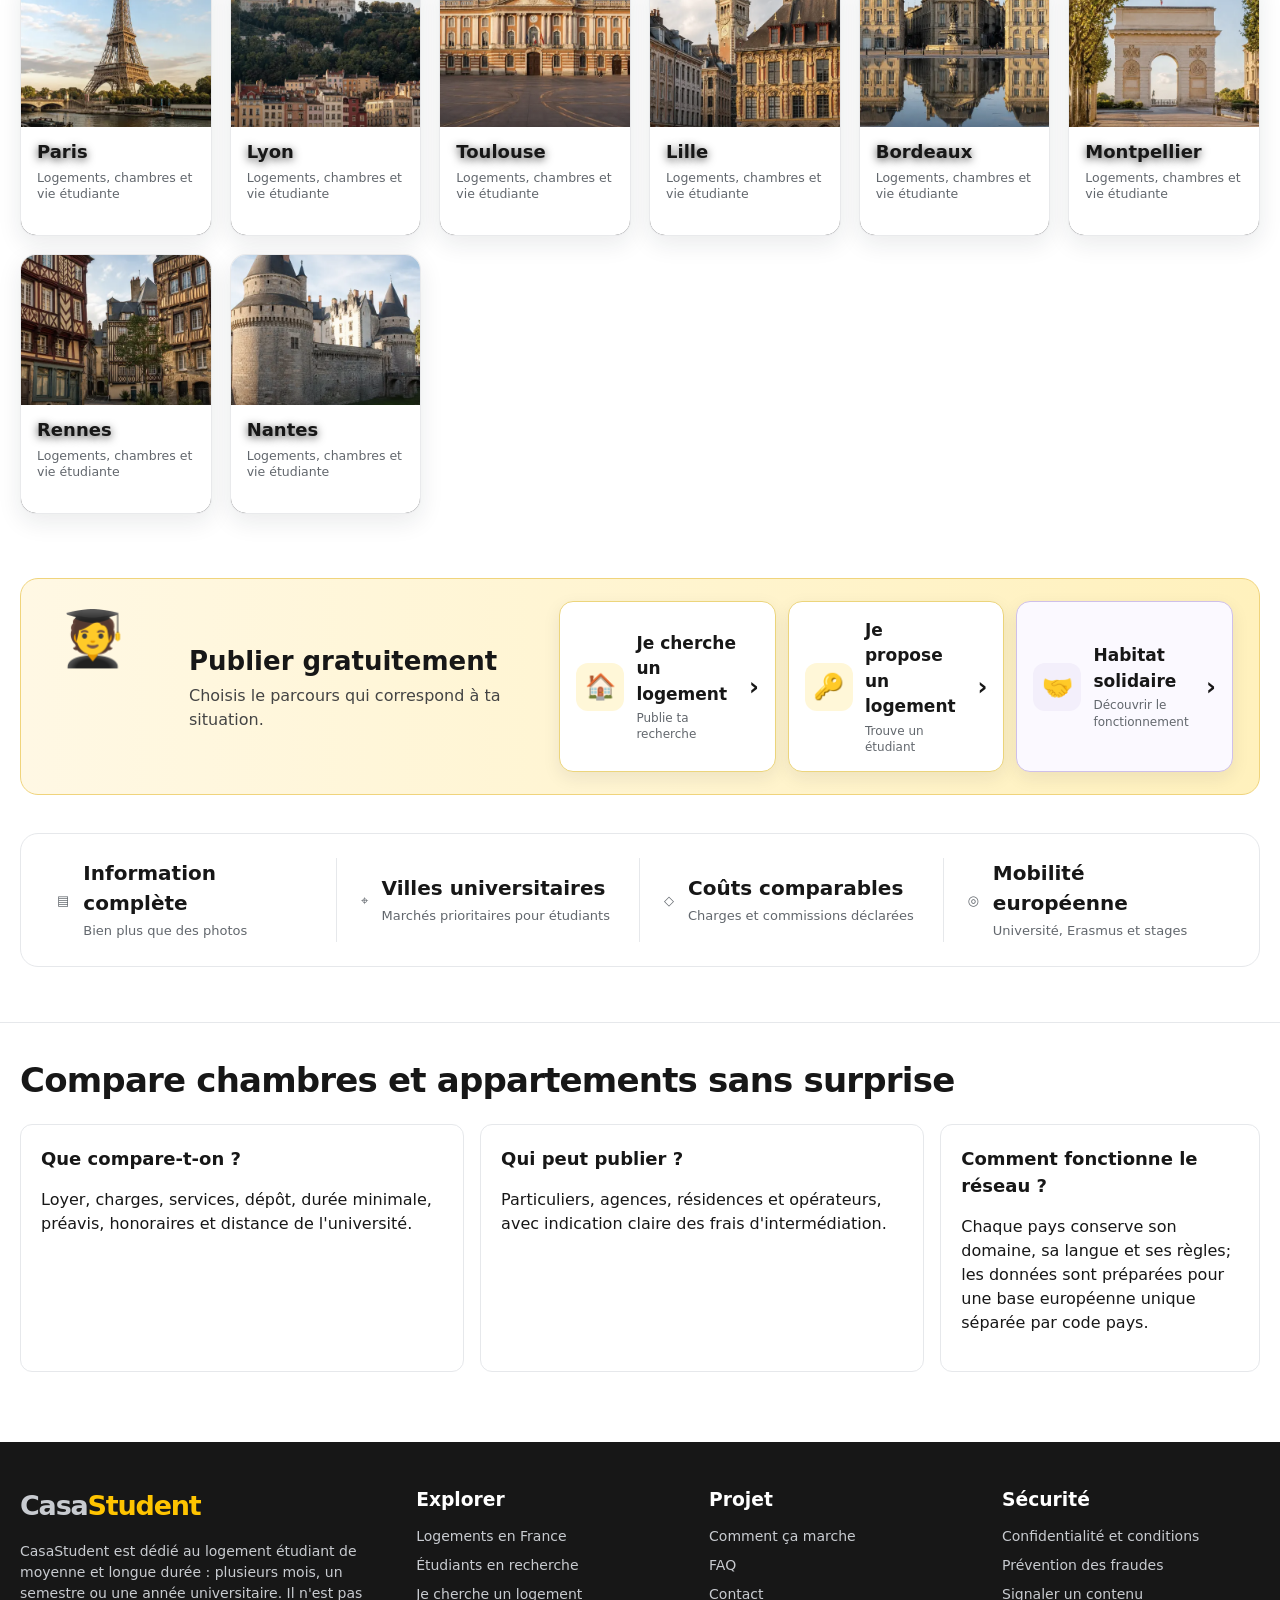
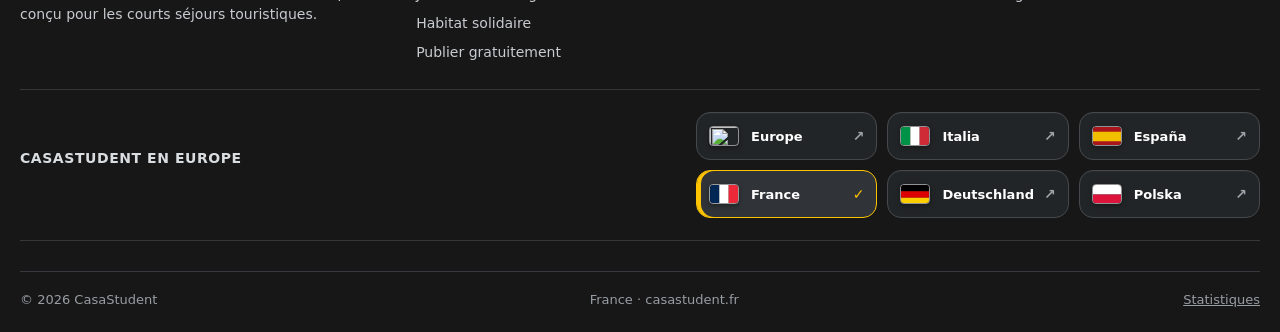
==== commit 39ac873a: "Complete CasaStudent rebrand, photos and network links" ====
--- a/index.html
+++ b/index.html
@@ -1,5 +1,5 @@
-<!doctype html><html lang="fr"><head><meta charset="utf-8"><meta name="viewport" content="width=device-width,initial-scale=1"><meta name="theme-color" content="#ffc400"><link rel="stylesheet" href="assets/css/style.css"><link rel="stylesheet" href="assets/css/country.css?v=20260824-map11-soft-fade"><title>Trouve ta chambre dans ta ville universitaire | StudentBnB</title><meta name="description" content="Le point de rencontre entre étudiants et propriétaires. Simple, transparent et gratuit."><link rel="canonical" href="https://casastudent.fr/index.html"></head><body><header class="site-header"><div class="container header-inner">
-<a class="brand" href="index.html" aria-label="StudentBnB home"><span class="brand-icon" aria-hidden="true"><span class="brand-cap">▰</span></span><span>Student<strong>BnB</strong><small>Trouve ta chambre. Vis ta ville.</small></span></a>
+<!doctype html><html lang="fr"><head><meta charset="utf-8"><meta name="viewport" content="width=device-width,initial-scale=1"><meta name="theme-color" content="#ffc400"><link rel="stylesheet" href="assets/css/style.css"><link rel="stylesheet" href="assets/css/country.css?v=20260824-map11-soft-fade"><title>Trouve ta chambre dans ta ville universitaire | CasaStudent</title><meta name="description" content="Le point de rencontre entre étudiants et propriétaires. Simple, transparent et gratuit."><link rel="canonical" href="https://casastudent.fr/"></head><body><header class="site-header"><div class="container header-inner">
+<a class="brand" href="index.html" aria-label="CasaStudent home"><span class="brand-icon" aria-hidden="true"><span class="brand-cap">▰</span></span><span>Student<strong>BnB</strong><small>Trouve ta chambre. Vis ta ville.</small></span></a>
 <button class="menu-button" aria-label="Menu" aria-expanded="false">☰</button>
 <nav class="main-nav" aria-label="Navigation principale"><a href="index.html#how">Comment ça marche</a><a href="etudiants.html">Étudiants en recherche</a><a class="nav-social-link" href="habitat-solidaire.html">Habitat solidaire</a><a href="index.html#faq">FAQ</a><a href="index.html#contact">Contact</a><a class="nav-feature-link" href="je-cherche.html">Je cherche un logement</a><a class="header-cta" href="publier.html">Publier gratuitement</a><a class="account-link" href="#" data-login>♙ <span data-account-label>Se connecter</span></a></nav>
 </div></header><main><section class="home-hero"><div class="container hero-grid"><div class="hero-copy"><h1>Trouve ta chambre dans ta ville universitaire</h1><p>Le point de rencontre entre étudiants et propriétaires. Simple, transparent et gratuit.</p><form class="search-card" id="home-search"><h2>Où étudies-tu ?</h2><p>Choisis la ville et le type de logement.</p><div class="field"><label for="home-city">Ville universitaire</label><select id="home-city" name="city"></select></div><div class="field"><label for="home-type">Que recherches-tu ?</label><select id="home-type" name="type"><option value="">Tous les types</option><option value="Chambre individuelle">Chambre individuelle</option><option value="Place en chambre partagée">Place en chambre partagée</option><option value="Studio">Studio</option><option value="T1">T1</option><option value="Appartement">Appartement</option></select></div><button class="btn btn-yellow btn-block" type="submit">Rechercher des annonces</button></form><div class="hero-market-actions"><a href="je-cherche.html"><strong>Je cherche un logement</strong><small>Publie ta recherche</small></a><a href="publier.html"><strong>Je propose un logement</strong><small>Trouve un étudiant</small></a></div></div>
@@ -13,5 +13,5 @@
 <div><a class="brand" href="index.html" style="font-size:27px"><span>Student<strong>BnB</strong></span></a><p>Le point de rencontre entre étudiants et propriétaires. Simple, transparent et gratuit.</p></div>
 <div><h3>Explorer</h3><div class="footer-links"><a href="ville.html">Logements en France</a><a href="etudiants.html">Étudiants en recherche</a><a href="je-cherche.html">Je cherche un logement</a><a href="habitat-solidaire.html">Habitat solidaire</a><a href="publier.html">Publier gratuitement</a></div></div>
 <div><h3>Projet</h3><div class="footer-links"><a href="index.html#how">Comment ça marche</a><a href="index.html#faq">FAQ</a><a href="index.html#contact">Contact</a></div></div>
-<div><h3>Sécurité</h3><div class="footer-links"><a href="confidentialite.html">Confidentialité et conditions</a><a href="confidentialite.html#security">Prévention des fraudes</a><a href="mailto:signalement@studentbnb.fr">Signaler un contenu</a></div></div>
-</div><div class="footer-international"><strong>StudentBnB en Europe</strong><div class="footer-country-links" data-network></div></div><div class="footer-bottom"><span>© 2026 StudentBnB</span><span>France · studentbnb.fr</span></div></div></footer><div class="modal-backdrop" id="login-modal" role="dialog" aria-modal="true" aria-labelledby="login-title"><div class="modal"><button class="modal-close" data-close-modal aria-label="Fermer">×</button><h2 id="login-title">Se connecter</h2><p>Consultez votre email pour terminer la vérification.</p><form id="login-form"><div class="field"><label for="login-email">Email</label><input id="login-email" name="email" type="email" required autocomplete="email" placeholder="name@email.com"></div><button class="btn btn-yellow btn-block" type="submit">Confirmer et continuer</button></form></div></div><div id="toast" class="toast" role="status" aria-live="polite"></div><script src="assets/js/config.js?v=20260828-footer-links"></script><script src="assets/js/data.js?v=20260824-cities21"></script><script src="assets/js/api.js"></script><script src="assets/js/app.js?v=20260828-footer-links"></script></body></html>+<div><h3>Sécurité</h3><div class="footer-links"><a href="confidentialite.html">Confidentialité et conditions</a><a href="confidentialite.html#security">Prévention des fraudes</a><a href="mailto:signalement@casastudent.fr">Signaler un contenu</a></div></div>
+</div><div class="footer-international"><strong>CasaStudent en Europe</strong><div class="footer-country-links" data-network></div></div><div class="footer-bottom"><span>© 2026 CasaStudent</span><span>France · casastudent.fr</span></div></div></footer><div class="modal-backdrop" id="login-modal" role="dialog" aria-modal="true" aria-labelledby="login-title"><div class="modal"><button class="modal-close" data-close-modal aria-label="Fermer">×</button><h2 id="login-title">Se connecter</h2><p>Consultez votre email pour terminer la vérification.</p><form id="login-form"><div class="field"><label for="login-email">Email</label><input id="login-email" name="email" type="email" required autocomplete="email" placeholder="name@email.com"></div><button class="btn btn-yellow btn-block" type="submit">Confirmer et continuer</button></form></div></div><div id="toast" class="toast" role="status" aria-live="polite"></div><script src="assets/js/config.js?v=20260828-footer-links"></script><script src="assets/js/data.js?v=20260824-cities21"></script><script src="assets/js/api.js"></script><script src="assets/js/app.js?v=20260828-footer-links"></script></body></html>
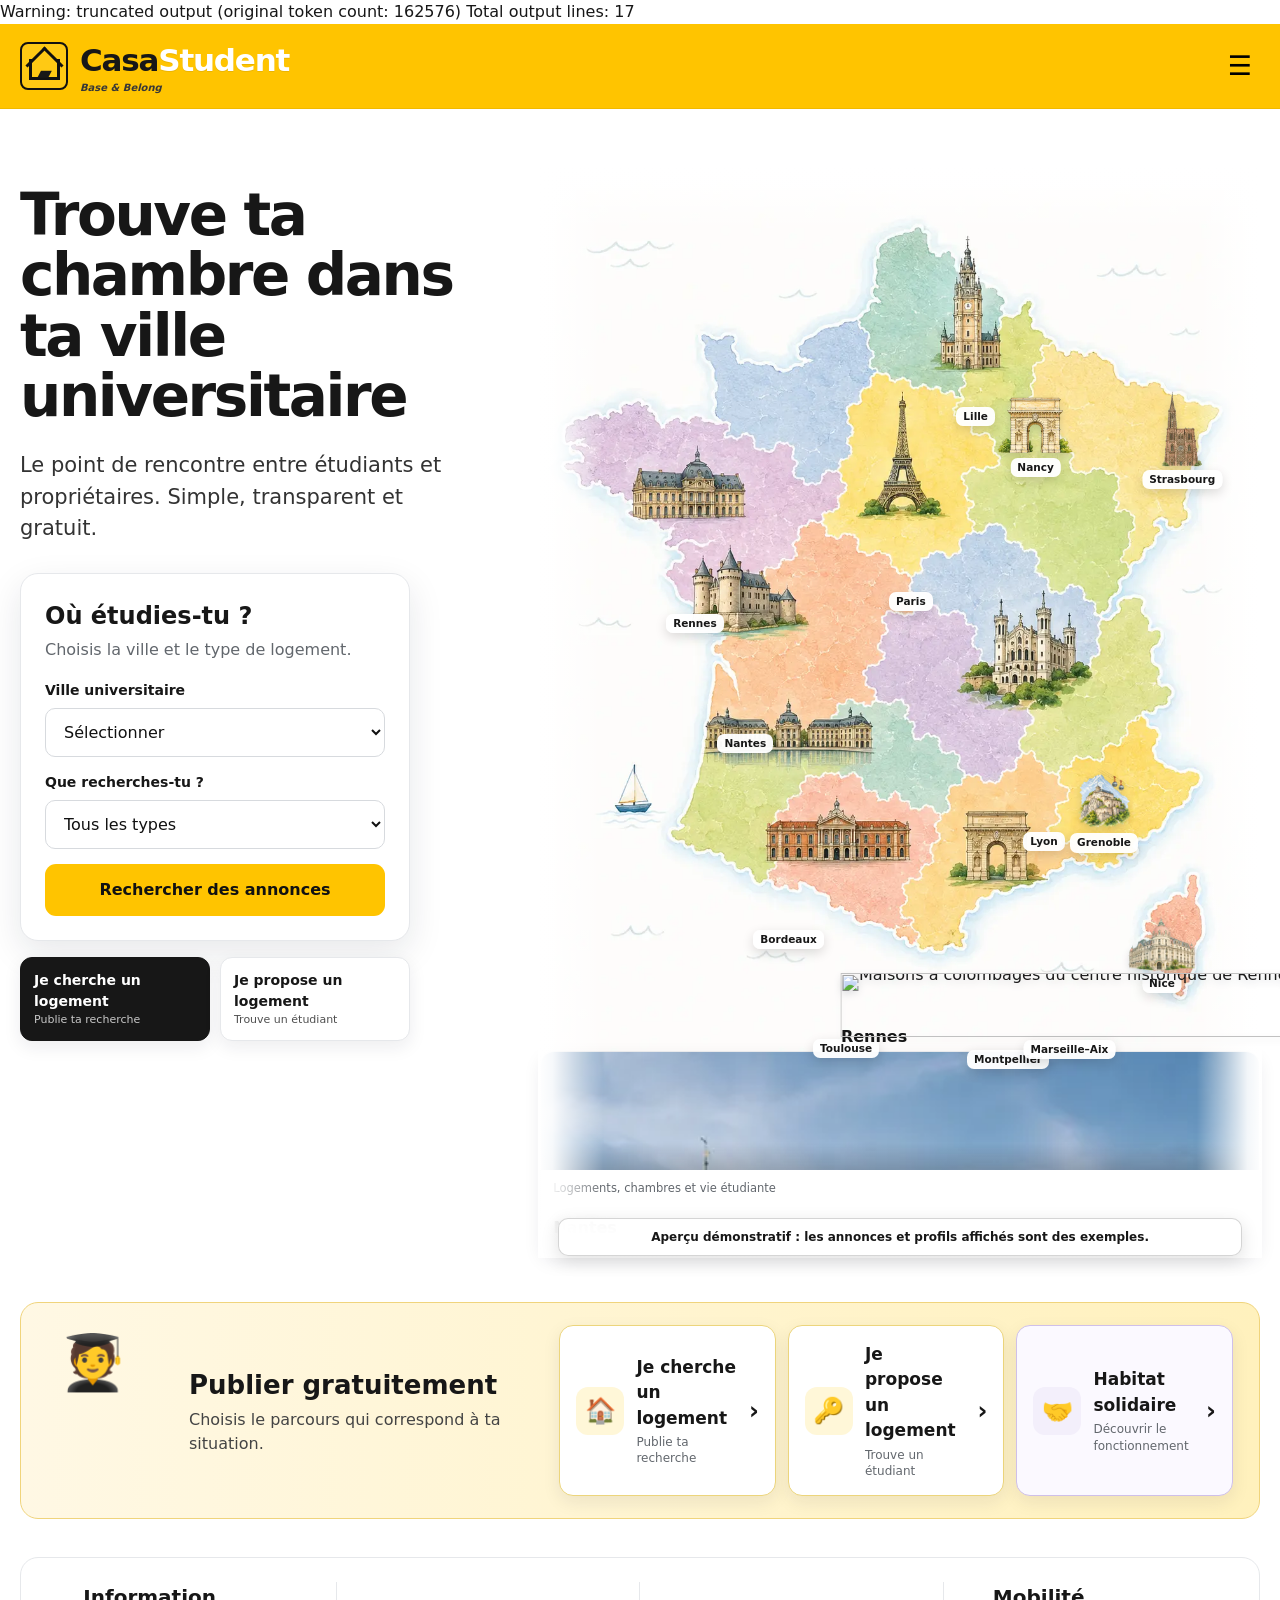
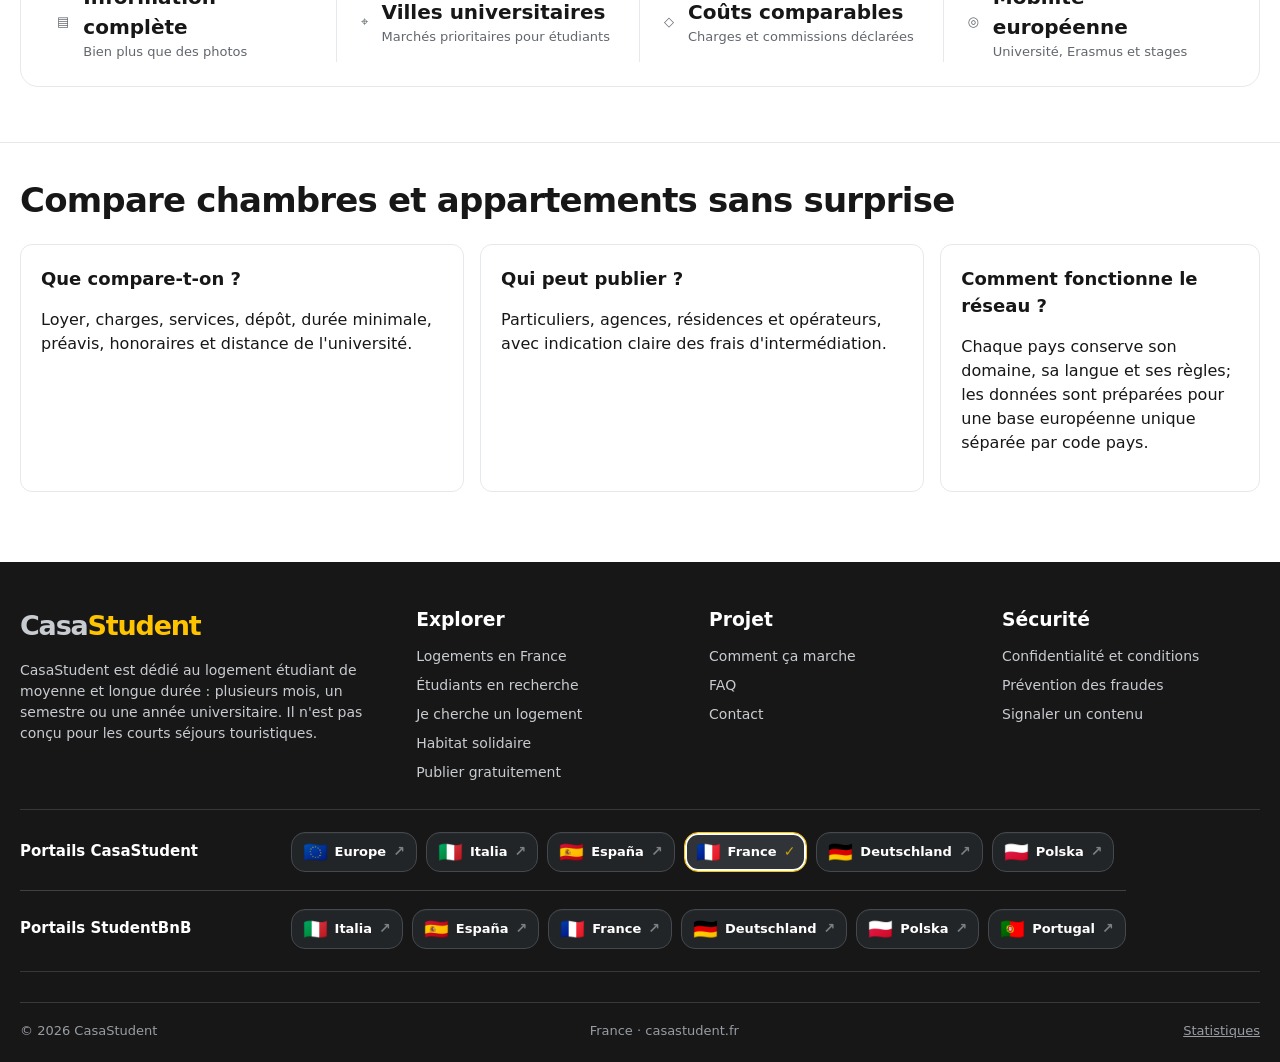
==== commit e2d28560: "Unify portal footers and simplify navigation" ====
--- a/index.html
+++ b/index.html
@@ -1,12 +1,12 @@
+Warning: truncated output (original token count: 162576)
+Total output lines: 17
+
 <!doctype html><html lang="fr"><head><meta charset="utf-8"><meta name="viewport" content="width=device-width,initial-scale=1"><meta name="theme-color" content="#ffc400"><link rel="stylesheet" href="assets/css/style.css"><link rel="stylesheet" href="assets/css/country.css?v=20260824-map11-soft-fade"><title>Trouve ta chambre dans ta ville universitaire | CasaStudent</title><meta name="description" content="Le point de rencontre entre étudiants et propriétaires. Simple, transparent et gratuit."><link rel="canonical" href="https://casastudent.fr/"></head><body><header class="site-header"><div class="container header-inner">
 <a class="brand" href="index.html" aria-label="CasaStudent home"><span class="brand-icon" aria-hidden="true"><span class="brand-cap">▰</span></span><span>Student<strong>BnB</strong><small>Trouve ta chambre. Vis ta ville.</small></span></a>
 <button class="menu-button" aria-label="Menu" aria-expanded="false">☰</button>
-<nav class="main-nav" aria-label="Navigation principale"><a href="index.html#how">Comment ça marche</a><a href="etudiants.html">Étudiants en recherche</a><a class="nav-social-link" href="habitat-solidaire.html">Habitat solidaire</a><a href="index.html#faq">FAQ</a><a href="index.html#contact">Contact</a><a class="nav-feature-link" href="je-cherche.html">Je cherche un logement</a><a class="header-cta" href="publier.html">Publier gratuitement</a><a class="account-link" href="#" data-login>♙ <span data-account-label>Se connecter</span></a></nav>
+<nav class="main-nav" aria-label="Navigation principale"><a href="index.html#how">Comment ça marche</a><a href="etudiants.html">Étudiants en recherche</a><a class="nav-social-link" href="habitat-solidaire.html">Habitat solidaire</a><a class="nav-feature-link" href="je-cherche.html">Je cherche un logement</a><a class="header-cta" href="publier.html">Publier gratuitement</a><a class="account-link" href="#" data-login>♙ <span data-account-label>Se connecter</span></a></nav>
 </div></header><main><section class="home-hero"><div class="container hero-grid"><div class="hero-copy"><h1>Trouve ta chambre dans ta ville universitaire</h1><p>Le point de rencontre entre étudiants et propriétaires. Simple, transparent et gratuit.</p><form class="search-card" id="home-search"><h2>Où étudies-tu ?</h2><p>Choisis la ville et le type de logement.</p><div class="field"><label for="home-city">Ville universitaire</label><select id="home-city" name="city"></select></div><div class="field"><label for="home-type">Que recherches-tu ?</label><select id="home-type" name="type"><option value="">Tous les types</option><option value="Chambre individuelle">Chambre individuelle</option><option value="Place en chambre partagée">Place en chambre partagée</option><option value="Studio">Studio</option><option value="T1">T1</option><option value="Appartement">Appartement</option></select></div><button class="btn btn-yellow btn-block" type="submit">Rechercher des annonces</button></form><div class="hero-market-actions"><a href="je-cherche.html"><strong>Je cherche un logement</strong><small>Publie ta recherche</small></a><a href="publier.html"><strong>Je propose un logement</strong><small>Trouve un étudiant</small></a></div></div>
-<div class="map-stage country-market-map"><div class="market-map-top"><div><h2>Marchés universitaires en France</h2><p>Sélectionnez une ville dans le menu ou cliquez directement sur l’un des monuments illustrés.</p></div><span class="market-country-code">FR</span></div><div class="market-map-canvas"><div class="market-map-visual" style="--map-ratio:1132 / 1390"><img class="market-map-image" src="assets/img/country-map.webp" alt="Carte de France avec les principales villes universitaires" draggable="false"><a class="map-hotspot hot-lille" href="ville.html?city=lille" aria-label="Lille" title="Lille"></a><a class="map-hotspot hot-paris" href="ville.html?city=paris" aria-label="Paris" title="Paris"></a><a class="map-hotspot hot-rennes" href="ville.html?city=rennes" aria-label="Rennes" title="Rennes"></a><a class="map-hotspot hot-nantes" href="ville.html?city=nantes" aria-label="Nantes" title="Nantes"></a><a class="map-hotspot hot-lyon" href="ville.html?city=lyon" aria-label="Lyon" title="Lyon"></a><a class="map-hotspot hot-bordeaux" href="ville.html?city=bordeaux" aria-label="Bordeaux" title="Bordeaux"></a><a class="map-hotspot hot-toulouse" href="ville.html?city=toulouse" aria-label="Toulouse" title="Toulouse"></a><a class="map-hotspot hot-montpellier" href="ville.html?city=montpellier" aria-label="Montpellier" title="Montpellier"></a><a class="map-landmark-hotspot hot-nancy" style="--x:74.10%;--y:27.20%" href="ville.html?city=nancy" aria-label="Nancy" title="Nancy"><img class="map-landmark-icon" src="[data-uri]" alt="" aria-hidden="true" draggable="false"></a><a class="map-landmark-hotspot hot-strasbourg" style="--x:84.20%;--y:28.30%" href="ville.html?city=strasbourg" aria-label="Strasbourg" title="Strasbourg"><img class="map-landmark-icon" src="[data-uri]" alt="" aria-hidden="true" draggable="false"></a><a class="map-landmark-hotspot hot-grenoble" style="--x:71.10%;--y:60.20%" href="ville.html?city=grenoble" aria-label="Grenoble" title="Grenoble"><img class="map-landmark-icon" src="[data-uri]" alt="" aria-hidden="true" draggable="false"></a><a class="map-landmark-hotspot hot-nice" style="--x:81.10%;--y:74.40%" href="ville.html?city=nice" aria-label="Nice" title="Nice"><img class="map-landmark-icon" src="[data-uri]" alt="" aria-hidden="true" draggable="false"></a><a class="map-landmark-hotspot hot-marseille" style="--x:68.80%;--y:78.40%" href="ville.html?city=marseille-aix-en-provence" aria-label="Marseille–Aix" title="Marseille–Aix"><img class="map-landmark-icon" src="[data-uri]" alt="" aria-hidden="true" draggable="false"></a></div></div><div class="market-map-note"><strong>Préparé pour une base de données européenne unique</strong><span>countryCode = FR</span></div></div></div>
-<div class="container value-strip" id="how"><div class="value-item"><span class="icon-circle">🎓</span><div><h3>Pour les étudiants</h3><p>Trouve une offre ou publie ta recherche.</p></div></div><div class="value-item"><span class="icon-circle">⌂</span><div><h3>Pour les propriétaires</h3><p>Publie le logement ou consulte les étudiants intéressés.</p></div></div><div class="value-item"><span class="icon-circle">♡</span><div><h3>Comparaison transparente</h3><p>Loyer, charges, dépôt, durée et préavis.</p></div></div></div></section>
-<section class="solidarity-home"><div class="container solidarity-home-grid"><div class="solidarity-visual" aria-hidden="true"><span>👵</span><b>+</b><span>🎓</span></div><div><span class="kicker">Habitat solidaire intergénérationnel</span><h2>Une chambre, une présence qui compte</h2><p>Une personne âgée peut proposer une chambre à loyer modéré en échange de compagnie et de petits services convenus à l&#x27;avance.</p></div><div class="solidarity-actions"><a class="btn btn-dark" href="habitat-solidaire.html">Découvrir le fonctionnement</a><a class="btn btn-white" href="publier.html?formula=intergenerational">Je propose un logement</a></div></div></section>
-<section class="city-section"><div class="container"><h2 class="section-title">Les villes les plus recherchées</h2><div class="city-grid"><a class="city-card" href="ville.html?city=paris"><img src="[data-uri]" alt="Tour Eiffel et quais de Seine à Paris" loading="lazy" decoding="async"><strong>Paris</strong></a><a class="city-card" href="ville.html?city=lyon"><img src="[data-uri]" alt="Basilique de Fourvière dominant Lyon" loading="lazy" decoding="async"><strong>Lyon</strong></a><a class="city-card" href="ville.html?city=toulouse"><img src="[data-uri]" alt="Place du Capitole à Toulouse" loading="lazy" decoding="async"><strong>Toulouse</strong></a><a class="city-card" href="ville.html?city=lille"><img src="[data-uri]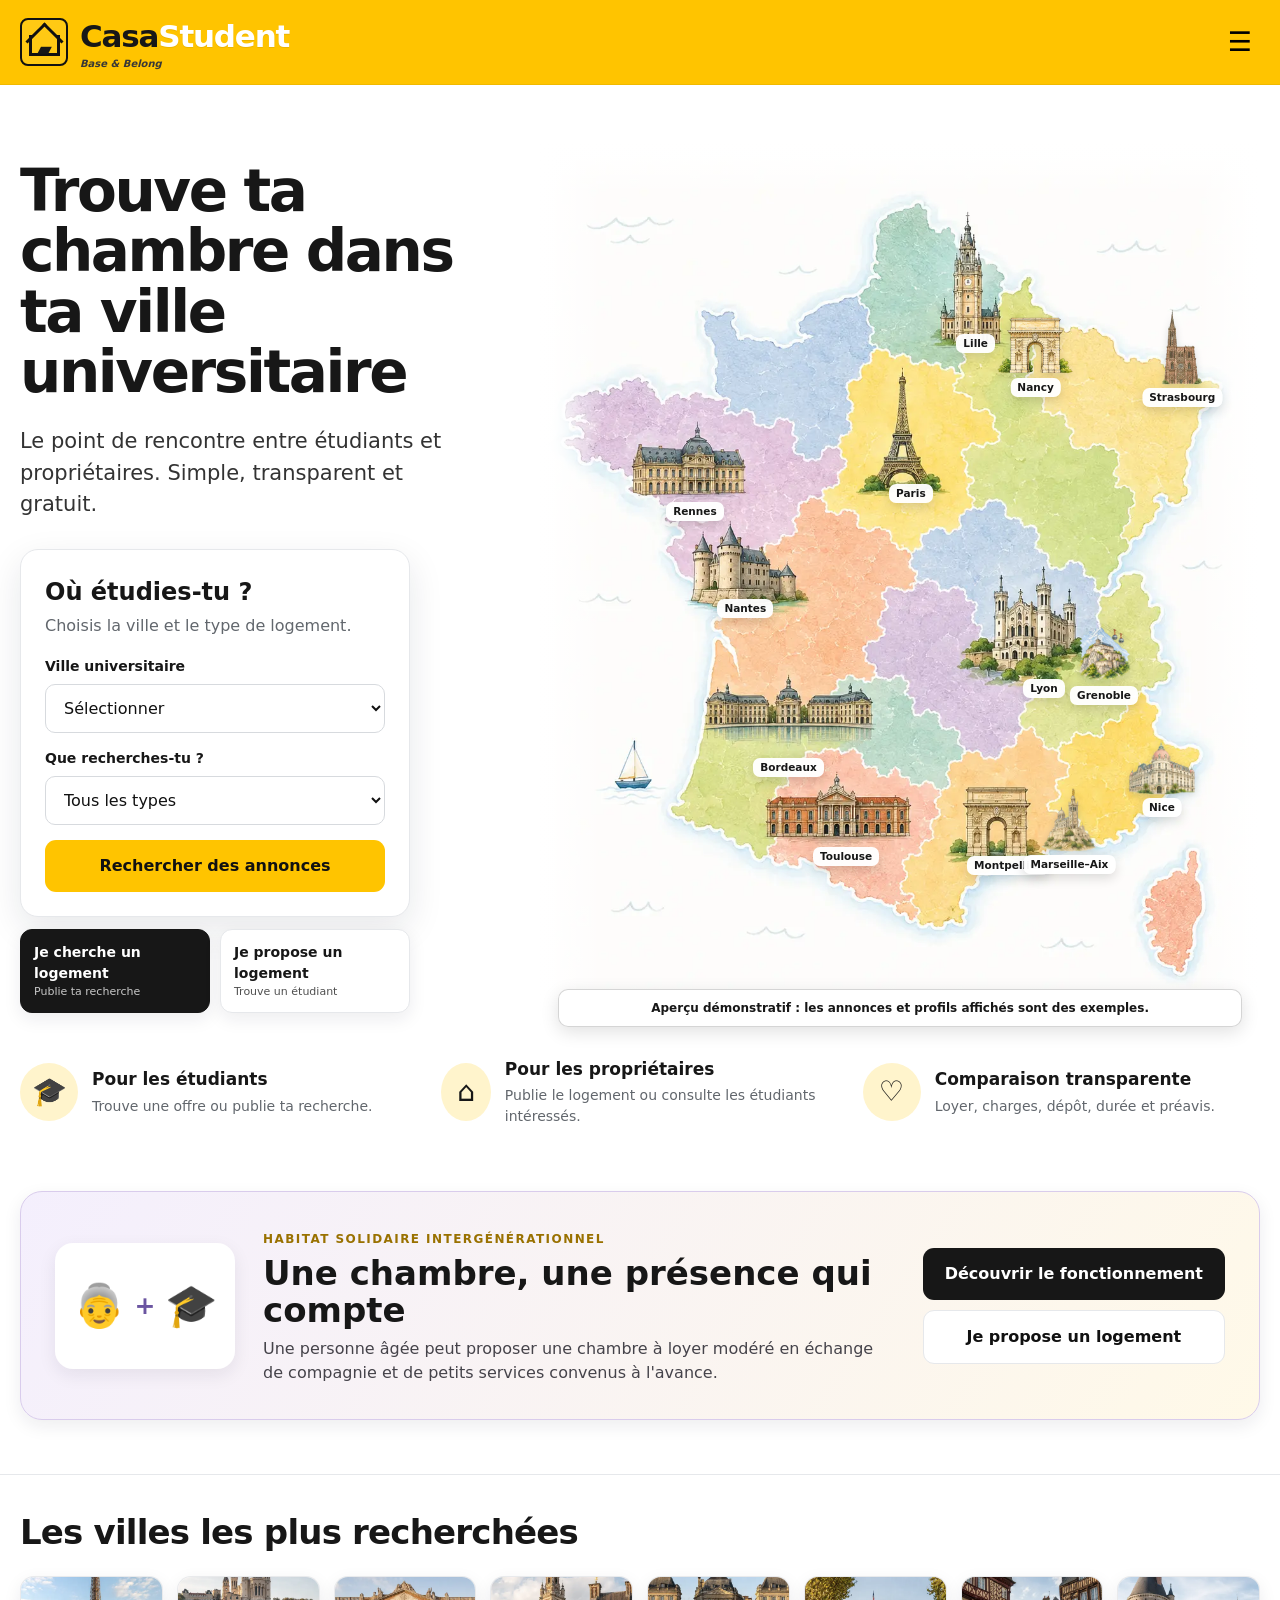
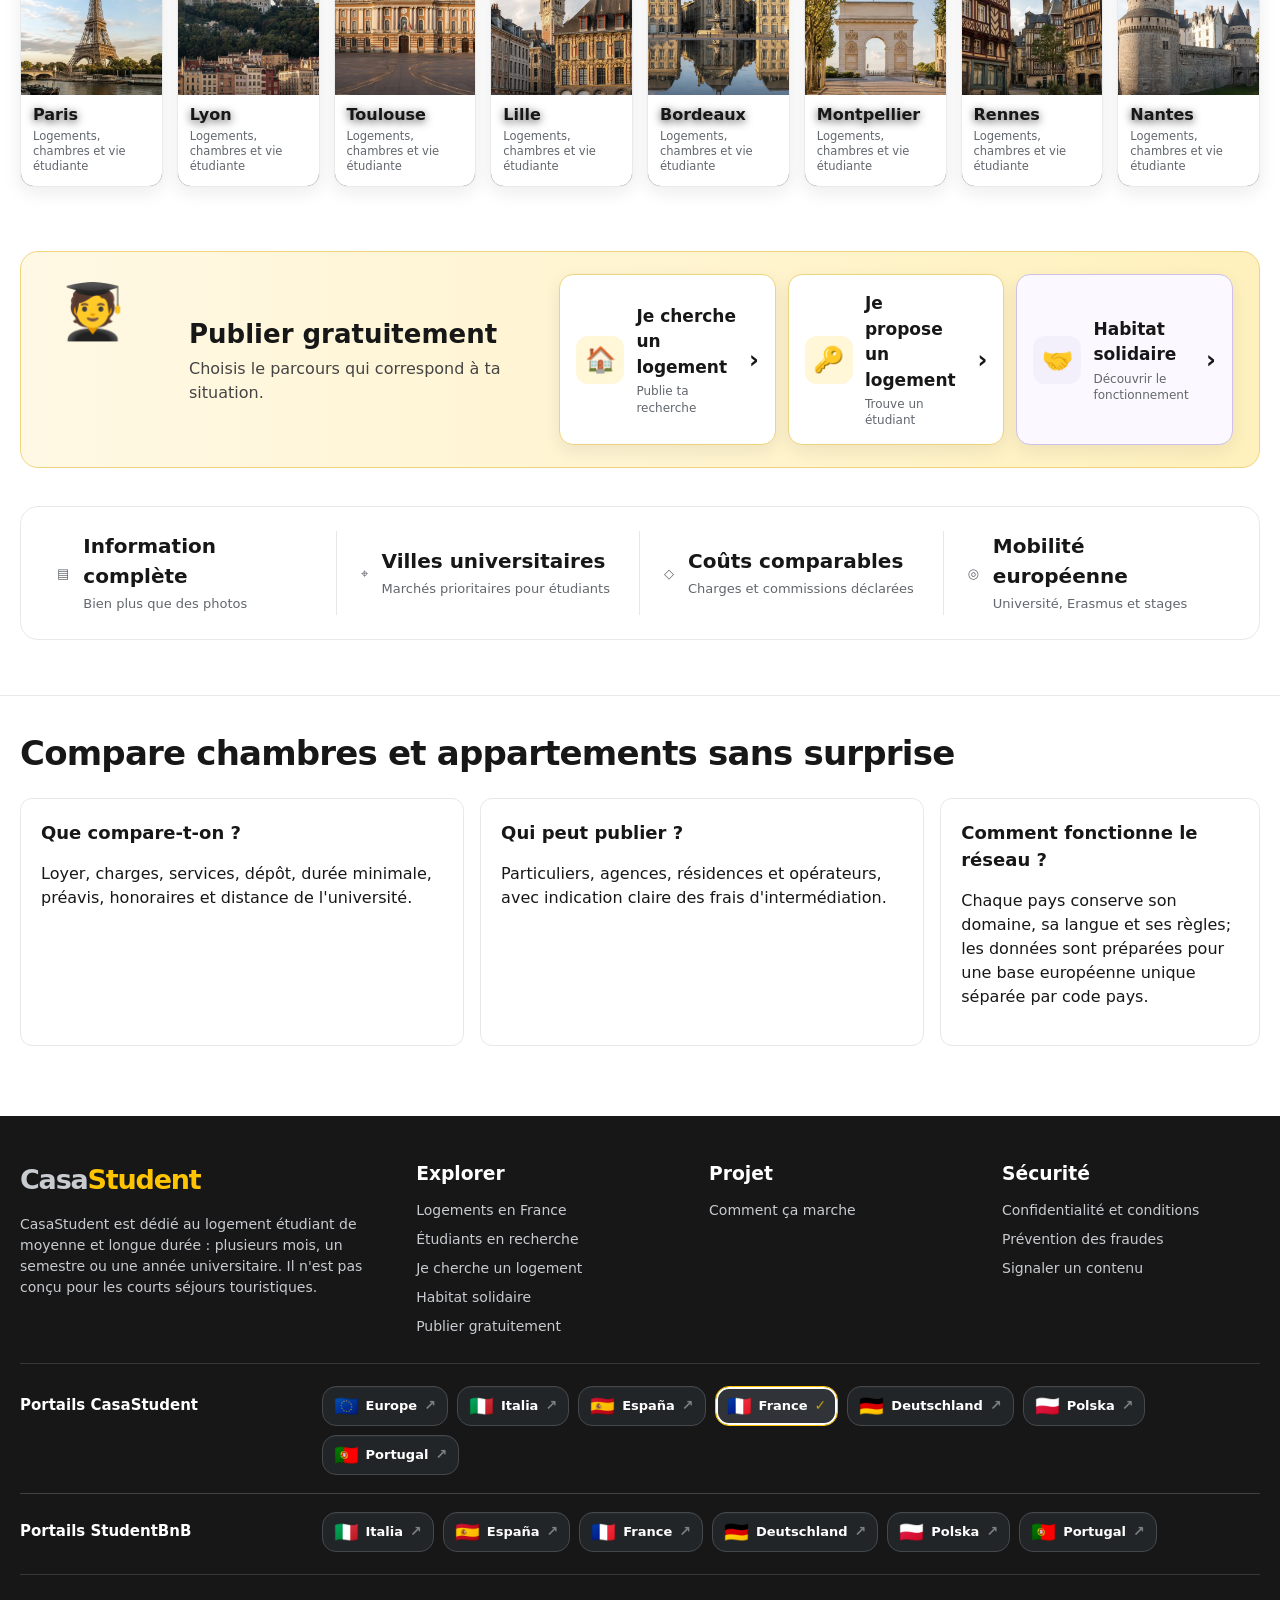
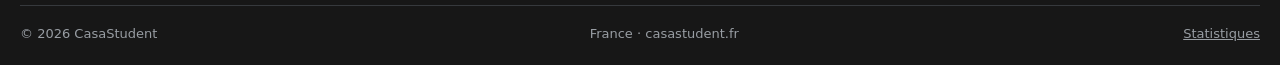
==== commit 9794a39b: "Restore clean France homepage" ====
--- a/index.html
+++ b/index.html
@@ -1,12 +1,12 @@
-Warning: truncated output (original token count: 162576)
-Total output lines: 17
-
 <!doctype html><html lang="fr"><head><meta charset="utf-8"><meta name="viewport" content="width=device-width,initial-scale=1"><meta name="theme-color" content="#ffc400"><link rel="stylesheet" href="assets/css/style.css"><link rel="stylesheet" href="assets/css/country.css?v=20260824-map11-soft-fade"><title>Trouve ta chambre dans ta ville universitaire | CasaStudent</title><meta name="description" content="Le point de rencontre entre étudiants et propriétaires. Simple, transparent et gratuit."><link rel="canonical" href="https://casastudent.fr/"></head><body><header class="site-header"><div class="container header-inner">
 <a class="brand" href="index.html" aria-label="CasaStudent home"><span class="brand-icon" aria-hidden="true"><span class="brand-cap">▰</span></span><span>Student<strong>BnB</strong><small>Trouve ta chambre. Vis ta ville.</small></span></a>
 <button class="menu-button" aria-label="Menu" aria-expanded="false">☰</button>
-<nav class="main-nav" aria-label="Navigation principale"><a href="index.html#how">Comment ça marche</a><a href="etudiants.html">Étudiants en recherche</a><a class="nav-social-link" href="habitat-solidaire.html">Habitat solidaire</a><a class="nav-feature-link" href="je-cherche.html">Je cherche un logement</a><a class="header-cta" href="publier.html">Publier gratuitement</a><a class="account-link" href="#" data-login>♙ <span data-account-label>Se connecter</span></a></nav>
+<nav class="main-nav" aria-label="Navigation principale"><a href="index.html#how">Comment ça marche</a><a href="etudiants.html">Étudiants en recherche</a><a class="nav-social-link" href="habitat-solidaire.html">Habitat solidaire</a><a href="index.html#faq">FAQ</a><a href="index.html#contact">Contact</a><a class="nav-feature-link" href="je-cherche.html">Je cherche un logement</a><a class="header-cta" href="publier.html">Publier gratuitement</a><a class="account-link" href="#" data-login>♙ <span data-account-label>Se connecter</span></a></nav>
 </div></header><main><section class="home-hero"><div class="container hero-grid"><div class="hero-copy"><h1>Trouve ta chambre dans ta ville universitaire</h1><p>Le point de rencontre entre étudiants et propriétaires. Simple, transparent et gratuit.</p><form class="search-card" id="home-search"><h2>Où étudies-tu ?</h2><p>Choisis la ville et le type de logement.</p><div class="field"><label for="home-city">Ville universitaire</label><select id="home-city" name="city"></select></div><div class="field"><label for="home-type">Que recherches-tu ?</label><select id="home-type" name="type"><option value="">Tous les types</option><option value="Chambre individuelle">Chambre individuelle</option><option value="Place en chambre partagée">Place en chambre partagée</option><option value="Studio">Studio</option><option value="T1">T1</option><option value="Appartement">Appartement</option></select></div><button class="btn btn-yellow btn-block" type="submit">Rechercher des annonces</button></form><div class="hero-market-actions"><a href="je-cherche.html"><strong>Je cherche un logement</strong><small>Publie ta recherche</small></a><a href="publier.html"><strong>Je propose un logement</strong><small>Trouve un étudiant</small></a></div></div>
-<div class="map-stage country-market-map"><div class="market-map-top"><div><h2>Marchés universitaires en France</h2><p>Sélectionnez une ville dans le menu ou cliquez directement sur l’un des monuments illustrés.</p></div><span class="market-country-code">FR</span></div><div class="market-map-canvas"><div class="market-map-visual" style="--map-ratio:1132 / 1390"><img class="market-map-image" src="assets/img/country-map.webp" alt="Carte de France avec les principales villes universitaires" draggable="false"><a class="map-hotspot hot-lille" href="ville.html?city=lille" aria-label="Lille" title="Lille"></a><a class="map-hotspot hot-paris" href="ville.html?city=paris" aria-label="Paris" title="Paris"></a><a class="map-hotspot hot-rennes" href="ville.html?city=rennes" aria-label="Rennes" title="Rennes"></a><a class="map-hotspot hot-nantes" href="ville.html?city=nantes" aria-label="Nantes" title="Nantes"></a><a class="map-hotspot hot-lyon" href="ville.html?city=lyon" aria-label="Lyon" title="Lyon"></a><a class="map-hotspot hot-bordeaux" href="ville.html?city=bordeaux" aria-label="Bordeaux" title="Bordeaux"></a><a class="map-hotspot hot-toulouse" href="ville.html?city=toulouse" aria-label="Toulouse" title="Toulouse"></a><a class="map-hotspot hot-montpellier" href="ville.html?city=montpellier" aria-label="Montpellier" title="Montpellier"></a><a class="map-landmark-hotspot hot-nancy" style="--x:74.10%;--y:27.20%" href="ville.html?city=nancy" aria-label="Nancy" title="Nancy"><img class="map-landmark-icon" src="[data-uri]" alt="" aria-hidden="true" draggable="false"></a><a class="map-landmark-hotspot hot-strasbourg" style="--x:84.20%;--y:28.30%" href="ville.html?city=strasbourg" aria-label="Strasbourg" title="Strasbourg"><img class="map-landmark-icon" src="[data-uri]" alt="" aria-hidden="true" draggable="false"></a><a class="map-landmark-hotspot hot-grenoble" style="--x:71.10%;--y:60.20%" href="ville.html?city=grenoble" aria-label="Grenoble" title="Grenoble"><img class="map-landmark-icon" src="[data-uri]" alt="" aria-hidden="true" draggable="false"></a><a class="map-landmark-hotspot hot-nice" style="--x:81.10%;--y:74.40%" href="ville.html?city=nice" aria-label="Nice" title="Nice"><img class="map-landmark-icon" src="[data-uri]" alt="" aria-hidden="true" draggable="false"></a><a class="map-landmark-hotspot hot-marseille" style="--x:68.80%;--y:78.40%" href="ville.html?city=marseille-aix-en-provence" aria-label="Marseille–Aix" title="Marseille–Aix"><img class="map-landmark-icon" src="[data-uri]…112576 tokens truncated…Fq0bt21Cm7v3t/0hqqY/c8toO7aeliLtvdjQYXN168px8L/yQ3IWJMHafalr3YVWu6TwKLDHe+ajrHIndRBhsxBKm3xhsYLRidkkYjj7ScLxKwau4ecGFqJkmmr0erO/nE3fEEJkMJ4IMeVM/wWQYeCMNh5zx6PcGQ88IMkiA7MgSYdnuWejE4GxOqA2rJZMwwtz8lUSp7UqgHbxeqg8OInle6n7y7pXG78teRtWemhl016y9CgOyzp/wAmxTFpA/Jf28gxWN2993h1eIcnNNxkTeC6t63jiib3KTQPAr/BgbP91MYu/f8/dLATvxjRP6NykRPvMpJU00K/rRLKJi+cJBBxPEutoL6tIsGODmabr5Z38UbJdEJeHx+IY8Yve8LWIvRcD49NrLrHZX7SVIFmGOzhth0Hrsd/PbOLoZDpOzntHVWppggUxcdnkTxEikfEX2CJErfOMQaDsLgN7OywjsQYAQ5m5epAcnBmvg0sru4UVQD9Rk8jvr/0Gb01psCZHsuOTNgJDmZ6oxuB1EJb0OEsnVLB88qu50GuxxWEUU0nGrqTA9QcJ2vGg4XY2kBJ9Jnn1YSqAFOd6IyWJrr9dMMO0dv07EcWY5bqD0ZunWLqVQJplaalT4YBCpDIngI/4UHDoQ1cvNi5Q/yBzQtWJKwGdEts0Mgk0k6ARKGOB/Ns/6BPsMa497vI9SBk7sVfih4jRdevp04tsyPQOFrN+EWsNDfABzAGf2ZSweh2SEqAqfF+M+dl1deXx7E+oy2WBB12AILBTYjuE/YBLLQ7ZJGQno1y7e/[base64]/FiYyBBAMkPxSifhDjciECCcNi0uCEAAaFGHvrjTmiQ/cMPPb9IFRpYvyw6oORbCbjlC2qbRSDajaGUmixqy5RTe0jtKVRwpE13DFf7FAXIGR16/NFD4EJnFsQZdn/2uzG48flm3dNSCQKAwwMCDO2a8OlIjIaQlu/pYHPlsyqmz6hx/MO2oN/svrWUeZLeLFop/O18tylZw0q9XHi9wF/qUPW1ZVH0cLOQ364o7f2T5Ud0GL8D27HF/L9FfdthFXUBTnmujyEShDH/nGt8a0pj3L1WoCILIZLlaxLA2fQTGX1C4ARRyxYLBleTVWLrA7uY5XBLzEfLEvdxzqi1omjG2EF3K4j98IuzVUaoKwpNrrobVF4pi3ezAUTevbGz7xHdoPicyhKChFyAJCKnLoFcA5DSDQE+JAkH96IpGGc5mZDqDCxg224PZOjrSjAQLg0yTTzVKiH1DvXO6UaJCzZ/8A15sJA3Iij4+bzuFEJV1BamVkDap+1r2T0K3Z7xKOFwBywEOZ1ibIG7xngHy+CWtvQZ+Sev71Z8UFNqtFt7KeNZaxnY4d22D/wnnWl+ZeGkXocWW4QNmKv9aHuk+6ueTN5DjWTDb8cEdH341osYneQDAgznhWfzle6UjF48e180kHi+TaQuDM5+7y8undxP/9ig+Q3NNhCsXw6xsE4wjk6H+2BNsBN8thhBnlsFu6sWzxTmr+NB7cVthyT/hTk9n7ZIduJVWZO+7fWMZ9HWaRR/bpeJsmTmBDw9WPkihOYfdxHyog1LdO/JE1UJAp+DUWlLPIM1BGycxyRKXMhQtP0DQbF4hmNYzo6EAWgAmB76PRjdeDYlhxR/KG53cuWS2appUVw+4/12soLSmWSXyStc7FFBhySUsownkM8KFrb4DsSeuYEjLGZ5LIAEGWdzNj9J4lcIY3pn/Ho2V+U3ctncW7XA+xoH6CAJBvUY5ngxz6zbp5fZK5oyYOoDki1sPwNmDkAs9x2AiXzvHL0Bk3WzAva+kCiUylYUeAXj6NjFB9cL54ofZRBm7hplTJFt34/N7HZFx5VyonNHSsEIZfPdEs7SRf6nKkvQHp64q8cyUqqvj6vYYVYi3cmQUHgsryWRk/seCW+XRCYTqrDzfr40i3KHaR5XwuCnZwkQE+yvhKrCKeD2ab+p7dkd+Wx/[base64]//ZO9DZj3eoXDcIJj2/Ye5O8upllcphLXZmOPA9I56KsLbpUF9uD8JzYMEvltn4WVPB3OZByuVgl7Di+bBBWbJPGxu9Hq3USsxUYpUKc+rBqAz134VvCvEFIqs1Y3FM/NVUvrkCENzOX5m5meDXkh5PjetCtzorkpP5rkQiqox2B6ztxpwnzaRd8tStd0HBKa2941JPR8dPyXKAT9+C8I4YnrMSTbnliOqGVBv7edzcZK3YTe1cE5W08CZoXc/N71bBnF0ZCNieidhCWA1B6XoFLyHTMgtASR7nXDiqP2tbKl/MtQiq3UpmPzH5S2ktWHxyzK6OMdLa8WRQpMgnwudo8IZLm9TsO993ALdLJRBJh6fSZ076jQ3z+XQWNXD8U03cQRkP7djZ69zaBg5JstWmxgAiNj1ommBH9gcy4KnSEsjDwjQ8wemyoEa3Th9tevVHmt/dJ+4L4s5aJqOheTbmcHG4G/QI9Usq+py4onpa+oHGgZWInouZ3KtoDndF28XGZc82fGkdE9GO7/xSvwJQGP/[base64]/xSx/u1egAounx/nAIODZ6fIT/dGVO367QLfBsj6A9qWHvo635XApj0xitDDethmA8SwZQXl9+JR6KJdHQx72Qs66arTaoF6IsuNb8LCh9xbtM0Q/ZmzwNpUYxTZFamYJCSt/oGPplIQIP2dFQOJZIHrRh3RzdV/DDKGXPnJI/Pf3PzAvXkJFzxZrOdaWS38xsR5AWSNxUjLZodmds6r/NG3A919hJP3arRY7Oo2vHSwV1cTZ8dvECkeais7QUfNdwW9ciHfNLNTUgxPzjsa5qmI0XnYTBtVxDqkmRHnM0opYm78V5M+aJXJabJHFp06QN0kfhuzh9t9WCUiXApNBpd0MalCx4lbNk7tyYWXvcPZP2vuq58DrK5kpPcEMR0XzXiSWvs/VpvmG9H32368F5QZj33eMdlbiJD+x6VYz1+3GrDqkkXer/ANKz87uu2+WU/OVsM2bdeXD3sgKOIXAh9JHoUeqiVj0wqW1nXkJWYXEtRAktEDE6CNdZPpxAsD+7j+4Do04jxPxitHjITA6o7HT5Ww7XFVfcLxCaFHLn2BHJqwWhv5sKpS2O/mHC74aFvIw1Uout9WsVLDD/SkgbIKNBNFEkC1YPtLi0VV/B44htO9AZaD5x4B2Fks9K6oaiPey5LsKzlXEhq2WijBBb4P0ZS3bJn3UYWjtGiR7PvFL0zqdna0NTHhQ3G4KQWTdtMgPpMvpKbRtzj0JQPWbW51GyYwX2/TEnKzMe3YwsNrLkdvZi6KeIQ6xwUlqDAl1+fIUwLD9H8zX79U57xjACmrGwPc4qzCTS6MoIneNEln+aG3b/HmLfV7DPQyvBm3qPn6o6k9xGWJDGbIKmKnCFXSI8pq0ebEdRpRBkPT3UNwfbC2reZAADAR3Dh/q3xm3uj7QYQ2YbZYKLV5Oc8nv48Gb1n7aJLmpQoEbV0lQ7uE9uFo6vQiFctvLrlYK8Wbi7tjlq82sXp4arDA0PVCkCh2SIoixP5CxePtpo7k34xMsA0OWKy6cgm6IIh+N/YkqIvqaWcw8zpqyLcC+yhnWiODnrRLmup5GjmoYuBantWVqZhlBxk1PURwE/5fze+unkvgvKsLgsUFOLI5AuHYbDtOqqdNbuWGg/kv/m0ilwKwyE9njkg9Zzqxp6s+jd3CqIiuemqAhDcmGfEckVgbWJLHsJd5BMPEC7yMSxQAP5iiJ5+4/865madqz4c5N6qvJsbPiTtLgE00YiF2Z8LGLAN5Bkart9sAb2XloK42WfFO5q0sVQAmxD0lip1kbH/BMmFaJysf6kgcbqZQO/sTUf7Ids1QK+j28Dfdzr9FqtN61wpeObhFL6eWUFgJ+8PffIvbu0r9WfL+64NtnIm8Y3+HE+G1X7EZLmlczn60y3G4Y9EI9zvLTmubvQseXddeQK6FsuURbLfhuWFu7yl44NywrkzuLEZv6GBU/ivAvxQPCKozkbOFMO8Vipt2k2km0ijxsSxbc7SfN5DThK76wrDNHEcIWYWmciBnZ1/KTIxP4l1t3HWmpB4fh95ZRdDytW0FS/jWNFsJuikNvNaKQnl1zpLGQVuVRBaDkji76Jv9cbxxUHF6lTtHNQMo91MB7b+6alKORNheWXJ/9S7/4HWyR5eSTsXvjF6MTjquWALzZBwRVK8uLuk183siP0HkLMvmDbGo9iX4t1v+QbQ3xLUC20ENPuCaAlCmFR3r2l2hHvCf6v7QNArLrsqyoILsYEwlyv/BWu+G8cMMn1h5w2SuQ/nc0orfDQDTkOkx9inDxNo3cuaT1zW2MIaKAABIOXblN9lzWCtVIUWnTDlUhO/k7uwDDjM4HWW1Zl4uCZdmrXaoMIw8SbL3g+z/[base64]/ywaO7aA68d9k736nGWA93AsOw9UB0Ts1d5q7WhiGAX5tY9P8DZSXvTf72NVN/hFxSoQveXDy1z1OrPoxWuUykbIRFJhGXgHajqo2cDXfvkjb1B/VgU45R1fb0MNZCXL886fwkuq1zhcDAJHQ66lucbg5L9C7RJ9NbN49qNCF1EFCaa0wDA7M/jpvtaZjBlgCRUk0JyDNSPKw/[base64]/K0wG9TTpj4GmOjjMF3Pbh4W4smGLXwk6OPNuFIdTvhbTw/JmWjOUCEIM5HPz8j8MAX/NGIJRLX7+5BISCuC+tRm3lCfqYUAUZ1papYHwkSlWWkMPpgPBDzSN8fT3jgUpyZSVdOwIbBjIvyXqR3VUvDzg9yD4ZUzXoVfh/5hNNaP4awN19nqFrigA22eUPun12KHWdH5qL+yFRPDhN8ocBYt4Nxbbz2XeB5RMH4HEF9W6eRQBzrClH6IT6BSA6cnCIO1vs6JpLkHBfzuha13Be2C+uZy49ycEBQXY9s2DWxRJYdLYUh7kSjIEc/e+6NJxp/1ppRSkQbsrNBcYGbKwKdq7rhI2dp0czahDmWgdghsC4lRxXpwZgsQlaEhpPbEC1RSDceOrt+RavXBJ81+lYuBh/[base64]/iGkW4wct1ROF+EdC5tYxqmM//NlnFimJDuOyqXNTAB+AoaybaL27Bw83JV1F8juYEiHh1OsJxSHbGwQTUksHC3GNnlwRzcSwZnBARG/CTYAhK8GcNgedoGIvr/GwTvJsQbMtBPwGMPo6Cq3Ukun0e+ueP4jYxaMKSbAMooqXmED3ez9mde+ChgwuZP2o9rHNVLGCgLtNTLFyytZ7kpJvLtf0ZZJPSruSO6sW0jsA5pk6gsDcq+/O6+ZT5Ew0UoeV9UK54trvWs/+YiSjI6HLIBg1bGb6JZsdj3+8U7bfi5OWkPjzTC1SHQyp1DiSm0yCmbabz5paBo59Ncd8rkee8Bl9AdtmK22HtZWjTegMxFOJSvfDHkKnCXaKAV+PVelyAO+A3CoEMCy4lO+TSXnH1/G9tY86PKMGlo3p0Zpi+nIWoQjeKzN1uJ0aN/cPzHoiKFo52iPOh4X5aoigCJQftClr4VAaqknjTBG0qYMsL92QDUM094YTZ61Oc5tLSZ7MbiG+NEkaHaRjrRMINvEGuRvTN0gXeg7CubBTq0EwQcJFiCSNZTP16zHT/ujQx68i5vMSjNpvZ74eHEKyVS3F0qKN3NASCOYZbkcEhd1wyuEcXKCWrJ0i9kG7PIN1ozlPn0YEMXYyqG4iRC/PFU6mR8FxBY2Qd58Nd+lviEVN+GAs2ai44/WCbYZqJ/LVWURmgLhpMcHz2Dpk2QVyD8HKRMRoZxG28DgFAuu1kDpGSP/FP/NOMEVbgfXMnREWZvYl0OcydbQOA3zL17wWUKGiH4nsLF82ZlHudENWHMKO8w3+x/YaMLygeX6ZzGkd8T34JrBkXN0jGFeUCiU7RAogcImkGS9cKL+3BLusXpdoRiF3Z6UhuxUmksZ6IMce8mizjvFfBHRBYTu8WVAj9XdcLyKl3MSElCCgy35RffYXU1v/Jl6xjI5P9YCJrjKyj/nJhIcBm5ljiX0OIhWD+cBk9fpxrDH9uEXmFtP8sBamRKCdm5hVWTKweB7M2vO+EGEHKEU+KvrPLjUgSlLpq24ERvXCWnyLeAMqaT+mnjucHiWtpIvrc+8oJSduSx10Zw7a/uRV6zm2V31lUm55BQ4PDEeHmuDp3Zini0xsUjBnigAlVLxLmTzmhFAl84h443jevm+ZnkIvU81013vUyB2BPulAKdjkuo4ABeoqgFpYwWJ5buqGIbNukzv0fwutA21XFcqRRdXxOd0IdNxcbaPWx0dY98s+dXcBfjBmkdr8MQTk//EWLSIIv6EzvrjjOFmxX/e2mDXQsMSkdqHIp6FYu+y/mEI6J0KUn0ofIWrDl+D/NUARgDxNH/3R31lwaL+pmZ6fqFV9DFTnIjVRM1V+CMTG02rhm5+gcQZB79DpQ1pXaUN3/lFL3VQ6v2dDQX0t0UUSrnzwfFROVXwJpeWg3bQTPedTXKYXXZQGQN8ksZ7XfYILxBRPtNDBlyYIAid6HUjY/P++35828hgdFgausDuyoKiMgMQXx/eVHmL69mLW7NKnJp/JkLIZup1AZoXspqp18CI8mGqFc8YjrPzDyJrh8tNOZFJ+BO2LXFmxznNmFcFP9eU1TXyEwwGOaXlJPMDg/tLAPt8TyMAZNH/1UYkGmKsf3D51PWC+882R4XghiCyZ3iQhRQo5ZUo/jFwDQggZ5KO0QhcJ+DLm4aIneZ9CO0+cM1RzhPcwGyFAAFiX4Mo21e84dRKRa1Rxg9PEv5bEnsqIKuIuCLSfMTPI+JNRbadoojvBuQwWMTZLkSM01zSMM8TrVYVsn6NY7kvPG946pKZBenqaICT2NPNKlNHGv5ByVlfd/gAXZnQyr8Gyw+QD2TMTlv9To3uWn5FLIlEqvxsgSueHXQRnJNlBeuUuZGt49N+sPnJujigqlB0hoT9ruFWTDrCh/[base64]/l9QO1mdhaVsXdhkcdie+vpOnLCeumJHWpWbG9SHskq5cnDaXa3iAkFkVXfiVgzS+Wq95LFxbeDt6IzcXQsidIukSZBHNb/cR5I8AdccZyosKXJFXwWILrZxAksrjjM/hgE2Wrt7YbQlvnRtaAr+u/HIYBt9lsAM/Vhm7YlY/dNjvkAiisD8gUw2qe8F1w3v+Sf+wCrldzgf/D/RsIfaab+Z/KdfDokOj1Kto9yNfsRVknj+8IYnzLJBTT1aZHeeUIj8CECrbinnIlWo3gJoWAeCwbOU0xiGRW9l74prbAp1cMM3O1Wnok57jrpqQXB5NlDQlnpravslDCD8V53wo/d58Utg9birl4bLulJVGK7uazNPKMq3dK571QWvrSqaxKQBqAIiq/jSc2zMa1Vgm24svSqEMuGXSSXTzslNlqW8/g/X57DnYrji0PvJrvnXUHlGI9ovwG0O/bE/zCfryUbA/zw4EVQ0u1mbws/4bRqYxbWdyuo93Pl8ziua6A6/dIj61iHeOeHP7XhBADvhQfl3RGSK6jAxBRo35zZ5GZCGq4HJCOiHCArvOMgosNcJEe02HQKZnkOj16mli8VyE6VOo9uymOJLFHZ0icBwEjsUeyy50g46+3OeQzJXf9Jnmqpnm44vEZfyajjX/1AeooumrdmjQa/TiDprLAPm1X6xjCuBQ+F3I193/7EzC6w4fC7CXst08fKpAByvvfURPblr8sjLpi5xn4aRDkcJCGGnQfnk5rqOIA87MbxjpfDtFOuJR+mGO++yOZl4isJz1037rNcLW/lgUNUn18Bd6cylRSydYIbznOVVUGAyUrLM8f+l3ybgamoKc+ZJdfOZFQgBbF1pl8CRDO1BLZa6Wmgi7ehoAjXHSgS5ScW2nPCg06l7bkbC6ZzJkz9SS/aP6klhlxcleYTMz7oUPqHgk1tuds6Esk2xORiGSSby7dfECRPXj5E8cA7xrv5JwclqMkKkOX+guJukR8qKIYaVN/RmuSviFzwyD90YgMfKhrCR5drehNR4gc1bu9ITZUn/lWe0ZaeGGXmFibkR63TB/vzIO5iQEkOPVWe89NaUlfdvIZaL2O1FH23zKKxLCB1UWBFmcEa/jM3mIdyso2i3eP83wfL75LjNauOQC5qgLtVwqj63QtKtYCeZFdZTUl1X5PYD0fFGYOklQPbuQJ/[base64]/PSI0k31/0jx9MR3cfk76+c3zjBtxAYADc2O7otvJcoKANpF3BB470Wy6g6WATtMKDRBvy0z436fwqg/WnVzfppFaccp+jPNmMPmQFeI2TPDEkDdIEhNZ8YA/XREIvL2Fp2RV/TRnnMc3WewLtr2FckdrqJy+S/7ZCsw+JhDqWbCyFue9hbZOByW4INEXEFmA+UEU1dmeJAhU2BD4FjTCkFOPMdoDe+3qSVjDffmlX8jIM4MySP5wDVn/pnZs8tr/Vpd2mgsa6yK1ki5EGTuJY4RqMJKxv1lqikcUr5FDUsN9stdQbzhPDXdopLF0bnFEp1OMFAH0d+DoCtGiA2qo1ovHUz/yRGLWJvQJ2IiX/NB1yCRD08JcYeKGRizxHoeVohoGAypEsQW8p58pH7q2h07DXA6xshhpOlsSRWNv+Vwba+nRZ4AohLY3Y1PcaR10rM79eLyRUCJUO5W11GudqmPguJw1XFtn8suinPERBxVBb+nBxDpSLHGz+IBaTrme+G+Qx1E1hTvYiJzCHI636p8UtN1OkthGDgj39jyT/RWe3CjjCKwrpwlOx1a2tUgSIuJK7qOww+rfazqX/37Nwl0kpDTrdAFmZK6entz/ZgJ/F14giq1KYC56utVQYS+S9Ev4Usd398kGRSd7YO8ogpeTPgJSih3xaEb1UXDLICfED7gLZlI/ios+gh3DbrhQ21jBX5SmV6bN5P2Oawoo4r5ar5bSu9k2R8ZFV2lKM+SadMUIoSbFSWgh6fCyJ/FgS1XD4vNVf3Wa1TDI6yR7sg6Z+86zz15E1kdZsZ1tD0Of8CXvZM4DOD5flOYJ+PsQGosg+XcOK7r/LjEBYBrcgQaNu40LDuwv7eW0AIgEh6pkH/jym86AyPHJGbPET+H6hnfuEjAdpyAcDWAibHvVN8QDVa5LuqW/+RphHSm7asGbGbN2a2yF5a8O91v9UZdsa3WCORpNnc59afs7D+X/p+MqIcl6rndlaPEJrN9VUNCYY2MqWZ14IBgnJaUMaqrg2x+0PkRe7HEC2fjpbkt0ptdudzI1IViHUbCUoRiyLtbvuK1EMdD6w49ILbPPTrKHLTfH22QuYn36pbHiQWhECzrwJ0DJW2YPpURSBjEi9it+smWAAAtF6c6NlERGdz9hn66gRAOZKJ/rLXU4LeljW1HSL0SJUBcOmOqwtyW7dUzeA++d5cNgCFNoULbu3OLy7B2wbBh+g0EAzfAWeXPnX52LHVc4d87kzIQpYogsQefsT4fGr+y+nbjxx7T8yq9iWp/0IabAPFSHi6jXt6b8zVByUdg8m5im5fveYrCuNfY/V/jKLz6YbUj6Ao26HE7t6xa0iJfoDeVUAJiaxF2M5t6B5l28aQx5Bo2Tm30iGXpfWpQVA2o4YM/FyZi6RXZ0b/EPSrEksJdrzkm/XHp0diT4nTUbQ+CU2OgsISeVK7KZ+jQ6/++CJl2eWdxr0HdCdkRA1q4p8AMkoIwkq78P954GMvHSYVIF/LeM6l5JZwqXb6vo3nWnY0h2QelNkFgYr2+gZqhj/ZZ0c9r3xo2bKJ05a2KoG4fi/F2YmYAIU6wBiQLENgXZhQKgfh3PEQYLw4uroW/dzQKupMI4I/j+P7nueC2rWnzyGkHPw3jSr0dz7pCXrq5CgdjiP7OvUHzRs7+ZdUcwrFHByybchHb74fYLjlXZEH5WzYJ4w9AmdvSTNY1FW9077Iy1nD4q9N6RccII0Yx3NGuFUP4nAd2Yb2CmZCOWV9TRzsSINHm3x8Id0IKopkzjyJiu4E306rkhocWVJ/a588NYHRW6kzu9Gi8fs5NtNPd28UN9CRJx/kCjhIc8T0ltNRQxPyyddcitHe2Ik8io4gbrO94V1VrNLo4VjH59Pi4a8XzMI9aMhgES6SKioltWe/rDjcTl3gMfulbDDLVRb0+/90fSGKfORbCnzb3fjBJwI2UpFsCe1e2LHOedk75mGRTgIFkjlTJf7OjiMdm0BXGjLcDkpmHYt0FLv3X3XZ+e0eH3zLC2qdXM7wmY0bmM/KjXK4NcGL0mmG1exC5zMlH9zpwK8c87km0DIlukpVvG5g6KD5EP9Gi1x8lL0ZDZ9Wn9qHsFYFM8AbXIU//lCB9c4VI0Y/QH/bBg2z/[base64]/o6dA1qQIVc4RpEQVGy4oSXf/nhqa5OaBIFHwU3npvpuar7RrPtYSIlT0nudXW4ISh3u3lHDbQpuBi3ndJsWu1P61sJyIB5CYch6zUWpyuj9BJZxY7VcjbHKaKheFukKOwljFpx9SJsMcYNMhX6LIruUu8CyTPvBWqz+sa/zbYfJotlvTPvY0LALpdetuYQgoPBsGmvmQwI8BvNi6CW3fPlL8vpB68jiRF7N/HPZqmLzRuvhH15alTh9ZscebZPJc04DpXKGNzsUpWoU4BirCnqTD3dkABbtX6m0727KogQeLD45i22RR9Ywb45TQlsKlnSK/lJJ6XJCn8Ox+GE/[base64]/ULwj1OdMsQCuTEQwV7V/[base64]/W2wCnJ5+HkSY/9ktOI4oKnpy+E2HLbpshe04DTs46H2BbtjYV1P+5AFDK3e+/jKVXMmME/zObgVfVj2ToclPQNoDHG/SmlZjTCxmByjfIuqIPCnE+tiYET5Bag54WtlHoSK9FSRb9ZIs7o++UHeZ9+9kVQt84cjs0GUbB3EMhZFbSJFfbsnNtSDngnbqiFOhe83EgEZgqN1dhDPFS8Dq1VXt3/+wrfKOp281HZN2iISz7t/1XwqxU1EQ9NIUh/pZoUIP3+KrG95Q+Eg2dZ+64pWqussyvLI46PaEJ2l1/NZI42xANt+MP7mDVk79Q6ThfYNDljpwscsYOMrpJOjzO2lO/8OUTKsUfbKw1fzkYVaWKG0atGHD5fpAdAIWi7dJunNTNfOHi+zyZdMYLpSvLRwAZjS1Le4wSSvH7KpkJYmW8hLRIy7Af9Wat3zOw62rX1XHW8FtuWUjJPAnps9w/5lqMe1JB07uUsdDhabcwvb/h1DlbZLereiFiYpch1E0qtl5O4czjAlKiobfJRysD+C9SmYWnTGPZJl+9OoVhLO5ni60ut66XTAxrSReAVOi92d7nU2IxI5fOB8TMkGfF5JebQ4uVfhWqnUse0JsvKVV/MBhJMChWYZwlwVR55iMwCCTZZD3uqtbTFQZuqLxXYuojOq4y89nTkrPiqqjdUxPrtiU2QRnr6Qo3XOH1gMZ935W9zwHbsBZwwlkFqareGv+uduu3aBgolqobmtDeWDz3PY9LtD14VugJ1R/aGKj/zvYsTskrCsj2MpJmS/8pqw152ocVpNdBJp98XbFQd1BNo7+ueDpe1pzY+gdcd4Mu2b4/6rDOhbXK3q9wnV9F5ddTXwpsa7O2FNb/4BJRXDbEehfZN+DoU7RXmvSvG22pWse1RsM9GI2JhUxO5ajoLvH+njwDaTAsa/Ex7xjKDYgs0R9kFqaBKQqTaGwaVN97z3wS2dmNbgbC3EnjCO0zY3lFAIYpnz/ex+ffIB4fN07WATkx9hx3hWj2vaT0OxUuPaAVe5fquxaNR1/qP5MLM+HdDnRbystOSdvDijAeG/zXOlgI3pGws0GW227b9gtozGGVdLAvLa+5tu26yMN9XdFl8SxkU41g7QdZZ9FjcCqF4zcs7opWDqe0KXiKS6vV1byawTtXxXNkqkT4G9IKlnMZuEVcySyh2K/S62FzwxMQLgxBeFlArY4KMkc2eZ0kZVRjXDDIkQNRmQLaZKPR3zxGDhhEmIC9UyE6RuW8PstOt5jhNq1E0k85VXCsLNuAbTYpwNz10g+d3/Z3vTU6ZaPL8TLI6jC2NKTwTG9YFORR8VaWyDfEPA89yMA38tJX5QGffpDe0HqJRUn2yw7jcFR7vXIhpd1HWjzjjTObrxW3s7v3c/+pB+xko6bou+OhV7O6VdM3+0hcZlP7IcgnrRUTio9ToNygh/1LTNr9KE/a9lPrLdQngh5rtU8OIJlpAud1o4LfQXurXUqRvyQwINCqZ/jPUhUsGu6Pcx25da/oVJGxzgf54ZGPhL0ij70S6SD+q4Rb2okW/vUra079aq93xP7I1/ps45Mwz61bDIApZqlJUJ6hs3rLuqMQZOYzwd+5wqzZ/uYorhN18lWhMFwpRdBLWhyQHgGZ52vfjV7LGfCjxSGYa/mjnq5z5rj0WHeebuvNDj7avtchb1WDUYI9Wz+etBoZZh4Wy3FQA9Lv9H0MPITQpYW+umlWeMikYY9PYFoQX88yuTAawRSOzjeb49vrsQVnZLbb2DWpYjiW5GVU9pSuPjBOLMrpD6Ayn9U/nmrSZ3Y4rTp7VWnbs2f8uqcNFhOQrVXY3kYEY07rkMDu7pkiII/PVZXpdjpaOThKPySiGWmibQALFG/zdwX6kdfrs48qyonmiSHy+KXFEX/8pDFzFAyQp9DEuMY3/4CQYdIhOWnlmDsShdu5MeSeT8P/3n6aelfzy7C+aBo1In3J5PM9eBVPsx6bMeD//Hz8hQQdibJpSJHrMlTqu9husF9lQCAAMdT0/sJdycF6c2tZ5uphbT/vR9O4PsJpKHnPBqq8jV3LYLuxbr2bBGncTOfJJaJ+g1+8V6Mb/WTqOlmeROl7GKdHeAkjJgJj+uF6RKoek7NfZAVvx5XcR04GA7E0B+bl9xPICMMK87ppk3CztERdcqg6UsWs6kUp12SyBPrb6J8tJGPecxlQo/lRsu1IeBS5dwZ9AzRt4dgDPE1O9QiLAUBFP3a2Jp6hA2GEeNGYfA2lRehAGC4CdynuZV6iHh+6JeYcniL1cEmyMk6z/u0GgR4wq29GEEv5JL1y9iMTTTOGKbunCB8w0s3QzDIXCiBWO56ufrcHxnr1KVCyYJ/mhGtEHIOP5g1wqoQzOtoaz6yDLSfe68HV9OBIeIH03fM3ILz1UThtno/knTs/HqwnjQcl5HIheUGmU1KOu2qFt9AplHEO0ndjoAAQJBnA7dUkAT5OYWXfd0HHMaDYSWafm/lQ/YptE5/hmaqbcXi/IyygS/wHZ0gagZyOya1fG9B0luBqURA/SmWwGFLgH0gcPwCQRb8jMNFs1aIGfCzuGD1QsjzHcsnHrV3zJGoH6nt76j6vQ0sEQ9I+5l/XG1qQZoXOwrVjraboAZdAfA67h9r03PkVd65F2Qtz9Jy80ePg5snl6oeRJLqiQLDQrSXVvaAXGWV0UNgzUpTxojSsYsVZjjwkOl4vD+l+MFrGTUAIpx2rvQXPewbQEUedj/ZsBY8UcEWAmaXOZid2FVaNwjgKdttLez7CO2LM9d4ut1pcYSD/dxZYyRNw09REGjrt99r9mRexx2TYsHhFTKQBokQ3NRUjOq0ZT/bubzd+K1Du6y7y0diMK3FRiDq/Mf/EcUx8AR8iSTPR302WGPYoBk/[base64]/OXVH891GstB1xaL1IBap5WxWG0Trak7TYAUB0feBNehaN7oPXPxt2akfWNpdYkOLpKf2PYb3GpCKD0PoOaYo4lWHOWxMAoGThZfxqXQ3jNFgjJB0Q0AU8lTQ9nJnHKjuEnbfC6MlN+w5+CdxS/owQnXHK6ppDEdlUYB+o7Y2RZjyzGV5KnrSx3CLGSNWhmWalqr/skhd4dUdrJUjyS5zQ+9G+b0sZJQs5MdyHSOzacIhx9ogcfG0IRw9isMn/1bXYYg3QNSPJSzKi6t1iXtxFm3TyWtAEvXZbGsZo62SxjHOQvZCugIIH2wJXKRVVqRyMQtn6vjEgtk8NeeO++UM+zJyuiox03wV/uHPw8ZZTjkWUNJyP8YfyfyRefzgGD8+gla1tJhlBMkNhNSAMjXbAUeCFrdPSPTP2SpuXsS5WWt++4ccXlN7KfX17SNw3bDUiXbXWIJMw+M69BX3HLYUbTnCNwtPKNtnSC6xxFq/nKHQ93H3IHIyo+YZI4xU5Z5nLGQSGhkmt6peDPythnvry2Ia7OtorRjhKyOldGNLGJYq3NPEFF+PbhxYtyqx+E7lw5yTz4GAtm51mnMommY6Qn/g3cHocfKxLZBcIMtKPk+eebuTkJmKl3bzETPb2nEdzDKl+zX6bSBr56g7os9HE9jl6VYXSwyiyR7Mfhr0PekjaRQj70bdj0vrUgsWYArvbZtIfjnvUbjw5vtVRxphqn9qfrCc30mM7MFHf2Rziv/d5EsSpnR9YIjkVY/5zhp/zRzbU2/CmBVkwQGJk+j8cr8XjB4qBh5CDo8C2EPLp6tp4paGWZMZBHO6SENlKK2MAkFIjLDOT/0BD6IfVhyfZAOC184Qj2zg5UrWfDlV8VrfFH/bfVOU7rLGA+UrB9OLfueL4POqZEP45rkyp/AeUcPHGQDQowIov74C766zJp5S0DuW3KTEVw0ZQUaFG5OkNY/U1xBvV8ZIXO3/IWHCz7i8aZOMCS3eNSMWNQ/J9dcTHHllnLlCsBKhQn4mS4B+8QngdqIlaxf+inhVHDEWZcZSZlQg4mVcCsLGwkwoQhsDOUUxxisu3BKBXJweqFGl8WfBbCZECkfidEWLI13RaVRQJCU+e8d9/94yxqVe42L0QvcEqck4GDHKvu7WxG8qJDF0/qCBcuxwg8raHmO5U5V1btnPXxl0Rj+dVeHe1R0pMxYFswlt3fddQjGKduQ6nYA8Rz1xGClQlAbmMykEGjLAbz794sdZqIEc4Wg/kDU4X7t2i7mzNH4VzfKu9BdyojSBSOCi/fS6090n9ckEAxXHjC3hrllOsGLhVpGONkUT7YRQfmZH2fGKLdk9C2A/MVbiX91b5hEQ84U6TqFDjHRs0aQyPN2RjwG70M6CVE2hNq061gbZQ0arhXK+dvT4HT1QR6lx9WYf2cRFOlhhFkh88WJ0DQeJmDk62zTGpyEpawKMA8BfZll/47A/5b/JI7CNlO0rIY5Jga/AyLVJgTondNd4LvT+6jeBUtqjQZ6xuNA78TtsMzQ9BcMfXyV5dzQayrLci7XfN08U6ojIYxgmNbUxg+paSrVlBHddwP/qfHUYvzu8bU2IVY2Zic9+B600wAU0MPlyhYyE/Zyuqtv76rK28pifqyqZCr8P3pmbjSpHQVXPr7UD/PykJZMRTznOdtygOLiNwphRfsGP9kUUbX3MyH6IrbG/luuJY0P2gLTPoBn0AFMsFDbUTksacaFgJyvHjdm1wQs/3RMZP+k0GZrPvC2auEJF645rsIkhewjdkYcVRb4S4J5TDtst6iINJ3SV3Uhh2F/iLSei2k5CEfIO+3ydPbXiB08y2K7yRFgNKIKLt/DOBpQxMs6r0nZ1z0z1von+ZbEhuAuJWaKlgGEWtL1Uk5qRQiIg8FT4pOhZPPs2LCuffLZly8bMrwS7WTpzXuhSwurkupwArXOVswk92lYZX0IoZvnTwwxAYOQ9C/qOHzLWdOqzlwJb/uxJa1dbeLNOhhh02Six4QipkZcZ3jq7deY3sAjZcNMhkXFJl6Yb9xBv5W+wTLFc34Kz8dCw13yM2su6CzqG8Qz1nPTCBwWgbEIoFDVJUwdADKawRn13xjxP0VV0fp3iGl0vxyr7rPqDD6pHYF0swC4dAmm63MqKYe0Aj0/K6NWohJ9DARMmSnLnNJw7eYgHSdNz/tf2bCZlbFPpRm9q9wLTE5Tvv1kYtX1qs5MrA9rjsHcJeh/UorjxdUNvkzZpVcibJANNVdc2YHC539R6JV45BboSyBpg+0LirxVIWPfp2WX2d3D7lcwwL+KBae8VLuNltnUSNtFNMmDZFpMKd7PKt6D+dscZHukO/YkKwZ/fOvSlfRh8urzfEoMtXP92VyiWb+bcQgpZ9YBhEQK+HcMux8q6bRHTQAlanY8SgL1Fq8K6Q+KA4ttBXhkbm5DT/gh6yY3AmTkKF1KIFDV317ZgM7i1pslFr9nPrujDwuiwojsLsRtFCq2GDAPLxgPKY7aeWAOwB+NwQ/KF7qB0mqKKfgFZg01goAzWoPl6n/VdHk9orKEEpWpoTaWpn9Xb/zQT/UdIcvyRJeKiVEfo9OoLxSvYhKQzAqkxr5hO6avPTvN7LRHo0DWNQzLtD4QqJZfVzbor/QoJ3sMpmNNgWARwS/7yzegH7wAfdfQAGbbJG5ZB3Ti5Yt66rOOYTprBWkpgHrMvqZAfaObF3lgta5WhFjEH8gZtnWhhgB7zR8u6nBrpRw/lPQ1POuAYYCyXSErKIXIFcvD74jqUnW0iNSXl3rs1OqpfD/Z42OWJYlhe3zR6pL9n3VbnZMGNveBxwSiy8l06ZXUnSwTvxx8mnxg32pOHwa8VJiH58x1iMx1LIXDMWddIFMMmIETlgxpuHP83xptJG/54L20kU7vt/Pvh0F1Yr/+KQ4YtKEhrSIAjRwyxqEe6s7EgjbqvU01S52XrQ9q2WZhziolQ5V7RdbPLhclpSrr2mJQxUDyV+uXWPr/uS4OKMNbhldMe/yOIv7yq2DWJsw5QwkqIbMk/VO4KwtKQ2+b+Lw+mIIqxv9XHz5Ix/[base64]/eM33lZh/Qt2sRzw8BKjHp8U1+lvJ4NTavK5t041P7oqJbE2AnDRZkdch/kGC1t77xEpeMCYzKto8w7iCYBhGQBwSgLxsZ8qUdg26ZnuFzvi5EcbxKoiLyzq5rbV0HnADUHFPz4sbvTjfP+oz4/qGr2NkR96X1Cc6DvyrzWhAUAZ9qzeGY5CKcPEDAUkKhIktApqURwTi/z5P+XI7kPOsQ2J3VEG1uzwDgT2M7s0ww/I04XU7CDJkL23NN6Ra31ukqk1WQwXRcEqXuHPqZiyc99QKCSRz2RK2zSiSwC4TrxRnnxqCK/D6+v9QT2lPXE55dJmFGxxSXxMqvFmZYbvzA7bO/bVtVP5GNdLQReQSqGyQj4qtoJ1CYPsXzKUgu3oDhuCHbQLRbTmcWA6FBL8JFEb6/hUrjRgVRkM5nOYZRB3C+N3FO37b28QS362RlSGhl75N47j/tXrqcDHQKL+ko8XgSUHKniLSE9r1RCFGWJ1xqOhNdCLl2C8uSvxX+ooehufgtGa5jtJQhVbSYga9gor5c/VplmQ3OtuJfrIk086C+EmDxSPDofPiEK8RqGMEdBMnq7D1ps2BkCAq8JgBoOduRt4y51pUGouNs8/5n3JPZn463TwVKVvnb6YdeR80Mx3Li7vgALG8aZDg6XlfBWZ1Shd9hjHDzD6jc4QwpehT+2D+NNtsz+WrP57PFGy/+xWkh1mWsjC1eunuZ1EbhUoyls8Um9Vmvb1VG342sl7lmZDXtVv34Dafvfvh4PPUljobQvocFC0CjMBxWdEK56O2umGF6W7BeF1Tcsb/[base64]/zSKDiZSCMtFA2TX0dJYeXgSoWEarOkj0CF4ZdWCcVnW5mLsmOFt9ivDgJm8vp7K+Dl2mcKgvnMRzdiU9GNgcgENjig+/xaR4rTv8oJxIgujQHuT5HnqvucuQH2gjtlIMLsHgCOlVXZaU2aQDLQBd7IK36AonbVsmobmk37bVSd9V3XlY2bTSckec3bHBuqFjPE3mZOwCgMBUKwHnUYRrUmHLoODIx68lTymrw4CW5M9jrkaAkjo/+1kuiaYvrTo5hhswFmLuyujE09zRXUlxSTTT3f2WMbeKQChQuuVhRbsBlm+rIRcCPpEYPzp/OGE3pRqn4nvAJicr7gCyIHhHcKstRsp/asyPkPw9+1owzlb60uqG+E3JvAxdeo+NfzEgWHhlXhjEYXbgPvimLboDo+tCmw1tC6XpgEcYkoGfkjEL7ZCLRQATHJ3yxAWwf50zCYlBq9h5Uo6AoXPLV5eCMMQLXTfcl76hDhGI/79aqHsPnJ/[base64]/dd0yffbLHXRB5iEvyfBsPU2bRWv1o2r73hkuL1v2IbKptYfgwAktzfkzTc2kYZa+DYnfaFli+CIUB1I3SUA9z0uVHnCW/7tWyysPH5GwDbuxPJoTXCovG9DY6FQZQKALY6D9d4vLgH5n04ktOLl1F4fisxpfN5Vzbcl9Qa9Pi/P/PjVzYUrQoFWENCNwf/1CDz5qSb7dwhw4lBk2vMXN6WEWsf5cJ3yfBlPmn+r4jvrIEjKz2QJ0tc4USmUSOjt/gHd45wZOLr/z3F/+40ouH4U4WXMvc4Rsopm3UjI//y5MZb7zZllKuFdcVOjQj7+vzAJSjDpCYjsnq7mFpY15/MmLMwuCKrKDuwdKa9Xiy9WNksWy+GsQmA/a9EZR8StSb3bSOq0c7DccidbYrvvxlZ9oNBCo9AhES3XDymVdcLDgN6MGKZHLw+nyitw43PDvemExvNwQ0nilxd7ZWteA7Rj65625BG/rBVNBNJS470vRqHZAJjBjy9pLE8KLbYUuWxKA+gBMelOLifRdYN9v+pL1CVOVPkTvUyOfe6oj8kN4OLzIhOe5aT0Fh1k8uPYX4+xNj8qV5q4cJzSoKiLUxdv+yIbrLkvxSPcOojYOJ7Bw2XFVnThXLu0oWK/2lL6OAFlFShDNqKeuVQTpwUR8Zt9fEETu1twC31LQ+79r73X155ukcnEeSR3xiC9Pq0LmjS4APo+Niag48Gj/pqvoqtcyfkgK3RoolT2z1Pe3O6mXyx+F52/jsWZeeTDLsYv9DtxmB8Fqp9X25MeA5YeqVsXLlSjZaZdXEBb0jJjmAcTE72LYTp05GwYGow9nFH8QBI0p6ruRMcHOw0+iJZcHFOX1Xb1ecd7wE72qwGIRMtQ2ImR79LHjutpA6XRgrm4N/vMY+eYnrZ3u/PYt92TgNLfNnr5Bz+9IHsPqeZdQ+MiRhB+Qa94IF4SS76iIblaT4fwb8rJK1dQeuxpBWi1l0z7mb77aUDonYYFI2t34c+F64kIR2AS+WBh/BkcS0pxwfPYjU+SHygMpeSygjdqLQ4Gqu4tMLXN+/5Sts43ndWf+qL0BAUeMAGl8oZ7IpgbSbMgLL/iappUVz7bwV8UFeekSo5E/GC01a4bguPOyTBy/g9kYWgKwBwJ+GV33EYj+Zb9NJ8Vz+a0MGTqv9XdCmIEaBS9NR3AESazJjBJbpLs6Ncpe/WT4pQ53gMyCWnMbc3pXwGlnAZRoaLE7+xF3mg+ncrhWc7wmiwANWCFhqeQ4PxLv2g5alWwBuDyzXHyqBwPIISDBIuSE94qq9m3QVCbjWX76S17vplW3zgD6XYiiP0hAXs5k0s0NewS/8CDeNMbA13KoNZxhlO8QVf29tf37RdP7wZNV6+yKOeGesxCfYManDnp2rGc5MxAyynq2BPGEztoi3UyuKt0TZwJEnbATa0lMh7EdGXohUsWWwhMyO9BkYCL0/l1WSq0jdi6kMQeioQwzRthj3YDaTgvWrDupxJ/6SXlHA7Pvbp4+ixEdDqy4TOoS4/NtgAmKxpXztbRlBc9A1ffuPVOivxWNt+/Hs1qZVIKbDadtzE6FOdYMxJy8rQmZiW04ZNUDY9NFw6MjBqrCBnoY4wwfV03/wn/s0MR2eFLiI91xBbpLANrFJ0hWNwKFYcUCRjcWWsIknD6QvG+Zybj9WZzJXRUnhRjhPnTGhl3phSqGcHtsLLvTE8qmEMUJV5+w07GfG0n74KvK/M6Gyoh44hxfYWVe7Iqn+krGVoCtIMmpBbOwJxF2kUl0zmZKt5HM2UOgVW9mwx6pFGBY2KYXQWyVd5PRPHLz0ZKvwBGZmlcCxH7PpBFkPWX3FTwr6bEpohuu3cLnbD5KfKQFmBEwtu8AoU0Nlxr1RjyUU6utJf+CuY48JkKAR19aZiKuz07yG0soq/VWrSJQLGei5emRhrwI+p8/lk6lQ+kDcisdKfQPUExS8PuWVC2YiIHISEgVDlrtCfrQFHrPN1o/1eTUWM39NfB/fVuKX3T/1WzJI2Pxvy8HLsSXwIR9FMhhnzbbfq/KX1fM4lrTFKvOi6C6Zh+EKq/FSIWXPgys8Uj14S9COReF8ZT1i8SA82+d53yYids/Mb59d/NQcfrhE6S2IfDQl1QIWwvezdg65i4cMwyH5nvkJvwq1dyX/6AI2gfXJ7j4FRTxEm1YJzrzPiqcn36Pby4n0J+7hKiJ9PytGPbELJkqvyaU44qial9MoijZGqGZm0miivjjtbxkCUDd6zP1mAnkQzBgoZ9vSgLFhYSlHBJhZyTStROBv0ut/ItdmWGDR6WwBeUTxb2zWZPK9XvMuMa0y/DZ61g+o6gUJrHESArq5mjvfptvWiR0pZYAWR+qTKn2R0dqvFBEYqIkTBBBubpRHSA3oEdNU0hZMuDYPfP6LuHsQm4SrTKSUJZGs2mqgjrAnLSPZCsppM840TJqMy7eUgUwYDpyqVqSWWl0KH8tIUT1Yy+krjoPCmUkv+GC7PSr4/L9gJs4bTjV8/mJnOquH0Kd4tBPdZ5+5OzTZ4qytFy5nqYawkNuflA0pHZuHWh9hoYQYtGmLFVb/wWQpqDicac8rwlHnfYGMYSsUqFDOzsPcpn1V5UHTCG7NywSclYViz3TOc5VC7E8d1ZC0SsnkyynjTmG4e075CVTUndz4N/op2Qqxy54zXqnoBT3r8KHxCcrhwEmhs+DPb2kIiDvU//NzDd5kGvKQ3jk+JiIeK0hTgKQd7iPAIiQLcvBmh9suIxUxfgONxOw0tG22uiy8J7DgtIuRNbb8D8ljHSMRFNY5duH71+/[base64]/EnPAf4OUXtr+MQMe4u6rDlWzy24mQg48Wc5bhjsyMXh8QNykBaIGXTxbuJFz6xpHRzXxI8UvQr2WWLQ0bHhmYR6zl3/7m+ISsfdjACWKul1KCLQlNJ5FvuRcsGnjHWQbe340jpcZN8gs9B/Y82iskclTOBp2cweHtmCHTG0FqukHK5kqsXtz9TPvOCDSahXxW24695khjlFEjbcFhOYwcom88ln/f6mAT8UYEDAmn0X4vbqA2uGW3akRSyzKhg8p0CVKxoaiUZQO2lS+yCyGnlYL2mTyLscxwfiXhdgOHRYVqh5ZZ0z2kKJZ/sd8uw1BKTzqwQR2fHJJF1JAOasHFJFBLWCMmt48s6Fh6w0wobXmkUf3YQg/pSGaEZc4w0aNucDgTGCbVfGssQ8R09I5LVRrwsJBxeqeZ1b+0ky/MQN16Lw0xu0QhUwg5iy7J+YyYMthcD9is9gBNUiYLGxt4UiuPGB2L1JKpJ20G0+9MqcFrhakPXbzR6094nN7W6T3yceQxCd7DYAq3kSk3t2Y5BJcOwn3yckBvBvc9J0sIqOLBxjSjNon3xkNiDJCL50He+KcqUU1Oe+a1ZNEEi7VkggW+JGo/Oy/0i27tQLvcdZNxoyJlAfhuRtFJ+lo10eC3zJ/aLOYEj4a67sokkY6zAclLboHBoy+CRMImwOwFgujPnliI7EDe+r0grxEkM6WBSzI7apjDVE+oGWV/WcRrNl/3wYFSYZhXJ0gmhY+Y2c6w7gksQMjU/S5mixuy4kx0/[base64]/F+LldybBVIrPtUilkjgXIOgyDCAcm8qBgxpveTx/qmCumLxv23LhC8XzcCh8ftpeXWIQxoNMMJ4idb/cyFtO9bMyO7npRytY3rXETpl00nfNeINN/LPBj1pszJqrbTbUuhRKTwrlr+5r1789ZH+ElR+o+n6dvWd28zNEEExIQsr1H4OyGCfOKRYK5f3msLRGNGzBB4FQhK6UF787MUrTS6klGNcyPas20PPFbIdc/FDj8jsZEbAqSUGgScQD0rocD2rzp3B17TPfuuIBG7sWQ3NP4KewSoyqWn5CpzYVvWBQXh67ezrW1Kebbb7TpZ/xVaFVKaOq0Eru0VhRQQ44NYXvQiESYKLVZ8ekAQPusLXFYGiGwz2oAG86jJth9hyWOJi5bgkSRzAXkdvIFxWS39lM2KEczp7xMp9UWxvZ/I4DJ9bsEgcdJnJnZJBDTQvd78AK5Yvgyx9NJ7X9OoTfCC/Hbu3bScppRrKdDbnJDH4id7K86u1pa2GjRhRdZI1NqJmkn4mfDRuAOekiM9/BcvwvXAe3oPsjgCmUXc9rOBMoK7qacHAW7rNoChDJTBVv9Mkn5u5zNySHZgAW37H86KnXim6hGyDEfK9ykrUP6Vo79hosYQNuQ2i05/pfD4vUBBUbaiDDb2J4ipcPjBMfWC703tTz2NHlaIw2nQNZPySnoj9ToXl06h/y/mQttl9Cv0SER0qRzgMADuaPd/RxJoQ6rMxfKS1U8+HbVPG/gKKsEJJoC7IDjoFgTcRfp0aml33ykJlKGXW42vMDhE+yyFqUKIotMh/j0Hog2bzKiy1Ok3eobotSiDZ67TFAkIzNMA0Bw+ABnAXQzNQ4yfxWGJLK1O1YBYBXn49eeHsCDKA1/y7BUQJvn6HYwZT5dvouq86WRU7GC6sWf+A2Mb2d/ugIkjZXOxlSWPbT+RL+JocN9wvCPPHnKGSzjaC9ddxZH8kIK9DklhnuTEuh8S/0/cCZ0bVG5O3vb8u5NZd7Q0y1ipyBhXMnj1YEdcBmIfD+BmysyIPrzSUPEE6m0eWanj6LItJjl8S1dB5JLvchgxJ+TPVFBszbToFIVEaeO1OhJsC0nOft0lJy8m0R0bmXxnsZjiQUVq2olMueR4EqjaYy0+4owGgjCgWwRT/NxJF3B1Jbzr3vJ0mgbw85MPXXsxzsd/uPoy0LX9zWq1H0OgbQxQKhkdjXpRra2JyCMrt3919GqfeHue2h+4Z/OyOxNF2LCSV1KLf5QILsG6guRoYYCQQ05kvRugsNmFN/[base64]/6UOWmby/t7KiQHGkdovp6Xu+wdvwPqeuHtQy3jzKfoYfWTNQy1qWJqjICg1gBisa1H62PT3YXFa69xt1NQWZm9OrYIS57De/aX8PBzv6TJS3W3mg/yGectH3F0QEUBv6BM1sXyKC+MoqYnwxaC0CnbpcC/NANjcZnuHxnvjYoTuQwbdD4/+iIjmDBu61sgW2P5VNtcy439HEnEW+S4+EruLZqKsbDbv73nj5ThZxEVNdLsQgVN9hTzFXeOR7EBdX8i9CLY2rmN6U5Cjn0plneb/19TJXhQdwQwA/0ddKFCi0R7Sn9K3aLw6OtmpZFY9MHq6ml8sTU6wsc6e4dUEJvUnI5Bk+C+yLaktMwxUVH9hspkdkQFzHNIql4b/+T0ver6pnQATM42whZDn3aYKgZmeGZ3CrPPbJp2lk/WVvfBZF6mHN8uygobbFTkurabkkU3p57HsmZo/A08X4ginv1C1UB/j7ChTRr9PM/[base64]/F21dI0bRnYkhN+gPmCcSABz1IVbaaqBgJdXtB0/TINXnz2wjfj2SEfG6UtpuQNUGtUKwnCaxwnNKuMd41od/qrdvvyGUt71MMRCTYCisaLq1vHRBVsuBFa18MacCkqp2Qg8HzM5+MxOFSHOzZBEotMjV6hdcRORL8baLeyySkF5BN2hFxq3nJdWJfxvULzxBps0ujZ31CjcnUhFSQRZaOKriJbb4GK2OT0Yc5ux/nV/XYNVPcAz9nEls88S3EgGNWrJo0jupvS3Q1LBcBPUoWD7SojBSh9F7woQOedpJcV2tS6o3PrWs7lt/Iu8YF0FpjwRIwQIrXNrx3hqNA97Ix7WeYnYnvoQbCgs0RbwrdmywRX0LbFT0IA8FLHVCU1U5q4kLEOCJC/bMHPXIMQWF5+i/vcsYlWf1AiiK9Z4jrbqoUInX0qradB6OAWDOlHx8Mp4e7MwdnK+6dCtAjkQnWlqJE4V+4UTQfjVvl8/9P+ZDU58doZadG/mC/EFeVPLSP21wDSUy3f95IuMtLJEie7fxMEQNESIaxx9TgzRKdocGD0T9jr1zNELONI0fNnFzJtR4aP7QmUkPqtBBmZ1qGEPfaMgFpUUjrbMFfaj+IyG34pYW3pwkShSFKKT/oVKcJwiFVmjPtUsY/YuW98gIb+QnI+BN/DKSIdAH4dDY0RrYRfgUOwLmGpVUaXOJkIT7MQJ7o1MxQELbOhtinn2h4yBdufIu9ceZGnbpS94ACVYn96rmmkHBAzedpNLpZmpnL9+kzoOqbZQGFmWiSEhOUaaUB4Ala3dbkOP/IDYuIPR9NFWjilcgPU5rhmjvC9X3aKK1iKkn+/5rsiEuYxO6W5ESmsr6AYDn+wA3DQhf9yzq3Pzs5EyfUltGWOs3L98yPNxPZ0I4q/YocSh5I5O0b/S7tpInb/d2B0WokHwIChAcDxnucDIS2BUgpD0i1fYdNEYLdsUVwyah7fdTryDu6JbWwcS6TIhgAm+OFx8P4Ahsd+1IJwv95APUY9SqiAbbUmkvzzFMmrSrwEcKf8+RP78ZV0yu7lpYyTMq9svSWT/BhZXHU8oubbQxrjrvrLrv3S3TPgQyRWb72NXi4FuG5QspRlOgLYWWwxViu3Vz1Hi6HFIpVuHN+L6oMlN/pTMaJq0mrxRKaDCbTVIDQNIty0vtWVF+/EyrcWZpsaqyAwgiiLKdhi0Vnu3JvrcPGPD/BHk+0PlSB+Nkg9DJrTZtRdH5aLcefLLXk3FVmb6gugeyl340bwi/CxOUTDNFB2PFtBT2afnvVu9yBTf+AkTmWhbYp8E17H6F2snD/d9AV/ztqvB7SDXuz3UXIzq2SdhisIye/G0ApndkZkDV4VKNDAuMLuTMSY/TryzxEYvnr/OvtjwJPumFDkn/nlPg3Wjn/YzXB755DTW2Qib2nUXWCKVwjpTiwmz9ka2xJ5NbqhhfJbgLcWOeUiNbOIGIRPJAn4/qVKOzwoMsKzEPhLCn+fX9WN3JHqh2+QGRDy9TugRDZzvB03zFyK4k0qgfh9DYH7nRnxFBx1BoIpTHRG4XY+0W+06Vu/cs/QRBOBBB+zqlsJk0a/prUlC2lFlgm2ws0MiRnQijz2X9+mTidwFgD2e6wqtRE7jyhrgQK161uxrqXgCKBRmdTDTyDsYeJR/SKYSy7lBOxVEFaP6UOQa06I2Srrda8F4hswgSooszrNQktzhfGzGwgQtC+84YWpyChWWCwMIi4rJhv+pUtskevb7SrjKkH7wUSqTee7u4H3i/Snr/UBqw27VBYWGJTyOe+oMY2elrvMq+x42ufsH3Oqd2GPPwH414tD66cggIDMGrQl8Hjc61LqfXEImwtapAMQM3a/NF5kxXRqfXbp4EYRQx0BSjUGDb3Q8/kdi4UyHmsfknbwNp+5qJoi32djmJ/48iccP4QjkaSHFdDRexehAIGjROaSG/8AVYZcxMXePTLtvKnlxWvBsWWfC8XFjCsUoDKUMQQL8o/q8D/siRwfSUJX1tpws9ZurDX2cYawkIFOsXceFviHQZBxBazNThqHiqQKuUXdep8WUy1T1BlftOeVaQyU4q8LUlY2bwV01CMGxj8ctdN+5teJTRJqCnMdSbaopJl5QfIJUTY5qUgrpizvOLN+Fu6Ic2z3WHmZnI/oohKEv3BXgearSZOCFoXNoLOKLSAda3UETrAz6gwaPtO5M+iMSLsj6Z7jEPUNfjBbkiuah3yppkHd+uaD8u3Lv/vJdHZqkM3jI/IEi+qNq2UmsKyLvJJ5B7MBGID+adqGI8KIbDkg62D6vF2y5Sg7Yu8TVMLPFthsp7QXEMNFd7TFtUfJywO+qcx4cd0ljJ6GO5dU0D8JKR+j7P2SLEfvR/wWEM82ambxryFfs0WEpEBATIhAzDptS6vNDbM7SWnPqbtcmzw3vgYBScIj3UWpZcocHlEBio9V36a3Hpg+2By7F//3RRITRAylgwTieZl4kEwveYbS2VNbYxOIL+CYxaERULfiJDl5RhZiDDdA3B+qWmVmhy/9LV2LJqJoA8/0Lx4iGGn3jAz1nzaV8jlHZPEAfkP5D9c476jhVO2MPo+vDy8CCdoLR0g6Ujt4Zii5WKHMwP/KzF4GLkmnC9/[base64]/Vyfwu/g0TIuOIKnqv/tVNAf/I1itM/sDVZP6D6sqZEuW/Sg+3S5Er8K2aOFVWBE1ExtQzyUQzoc+EEqaC6tUsZagGx3q9ByQTM9aXUCGWfAwap2jwhpUjGj4vtrKauBBbUnBUCACDPBbPfuaFYyu3qsR4+BxA7yE3sssFrzvLkBO3LZkbcU71tKkb9lnY5HiTGiKqgl/nnekIrCwrSsPpuILKXi8IiM2dVqYwF4h+e2YjqifTNen/eULiX/aAs1Vfoio46jv1833frPoNuxt7du2U07/HiaRSca1hwvotgiGIKs5EKOUNhhvXdo1n+CCSliUi2IAyZGN4SesOlrZ9fY2rpwac3j05w92FYHNyLDtdWvFOBprFNuiEUMVjDNARmSsqvOg8PyoNJTTlXZVfG8HTMFj6i4hRYy4oGR/X7cZfThSA2Te4B1WKGL/[base64]/ALpsr2XV9bA1YWqrJNRchQOit1onIcOKgnkZVnYw4LzyUVFBGWycqT269rCmbJB24ppcxve7hrbR8UP06r5IVSqpjlu5458dCn7H2UM4LPLIY6utvZDyvhNLW470nszoHiT5drsj/k+qK5yAAA==" alt="Maisons à colombages du centre historique de Rennes" loading="lazy" decoding="async"><strong>Rennes</strong></a><a class="city-card" href="ville.html?city=nantes"><img src="[data-uri]" alt="Château des ducs de Bretagne à Nantes" loading="lazy" decoding="async"><strong>Nantes</strong></a></div></div></section>
+<div class="map-stage country-market-map"><div class="market-map-top"><div><h2>Marchés universitaires en France</h2><p>Sélectionnez une ville dans le menu ou cliquez directement sur l’un des monuments illustrés.</p></div><span class="market-country-code">FR</span></div><div class="market-map-canvas"><div class="market-map-visual" style="--map-ratio:1132 / 1390"><img class="market-map-image" src="assets/img/country-map.webp" alt="Carte de France avec les principales villes universitaires" draggable="false"><a class="map-hotspot hot-lille" href="ville.html?city=lille" aria-label="Lille" title="Lille"></a><a class="map-hotspot hot-paris" href="ville.html?city=paris" aria-label="Paris" title="Paris"></a><a class="map-hotspot hot-rennes" href="ville.html?city=rennes" aria-label="Rennes" title="Rennes"></a><a class="map-hotspot hot-nantes" href="ville.html?city=nantes" aria-label="Nantes" title="Nantes"></a><a class="map-hotspot hot-lyon" href="ville.html?city=lyon" aria-label="Lyon" title="Lyon"></a><a class="map-hotspot hot-bordeaux" href="ville.html?city=bordeaux" aria-label="Bordeaux" title="Bordeaux"></a><a class="map-hotspot hot-toulouse" href="ville.html?city=toulouse" aria-label="Toulouse" title="Toulouse"></a><a class="map-hotspot hot-montpellier" href="ville.html?city=montpellier" aria-label="Montpellier" title="Montpellier"></a><a class="map-landmark-hotspot hot-nancy" style="--x:74.10%;--y:27.20%" href="ville.html?city=nancy" aria-label="Nancy" title="Nancy"><img class="map-landmark-icon" src="[data-uri]" alt="" aria-hidden="true" draggable="false"></a><a class="map-landmark-hotspot hot-strasbourg" style="--x:84.20%;--y:28.30%" href="ville.html?city=strasbourg" aria-label="Strasbourg" title="Strasbourg"><img class="map-landmark-icon" src="[data-uri]" alt="" aria-hidden="true" draggable="false"></a><a class="map-landmark-hotspot hot-grenoble" style="--x:71.10%;--y:60.20%" href="ville.html?city=grenoble" aria-label="Grenoble" title="Grenoble"><img class="map-landmark-icon" src="[data-uri]" alt="" aria-hidden="true" draggable="false"></a><a class="map-landmark-hotspot hot-nice" style="--x:81.10%;--y:74.40%" href="ville.html?city=nice" aria-label="Nice" title="Nice"><img class="map-landmark-icon" src="[data-uri]" alt="" aria-hidden="true" draggable="false"></a><a class="map-landmark-hotspot hot-marseille" style="--x:68.80%;--y:78.40%" href="ville.html?city=marseille-aix-en-provence" aria-label="Marseille–Aix" title="Marseille–Aix"><img class="map-landmark-icon" src="[data-uri]